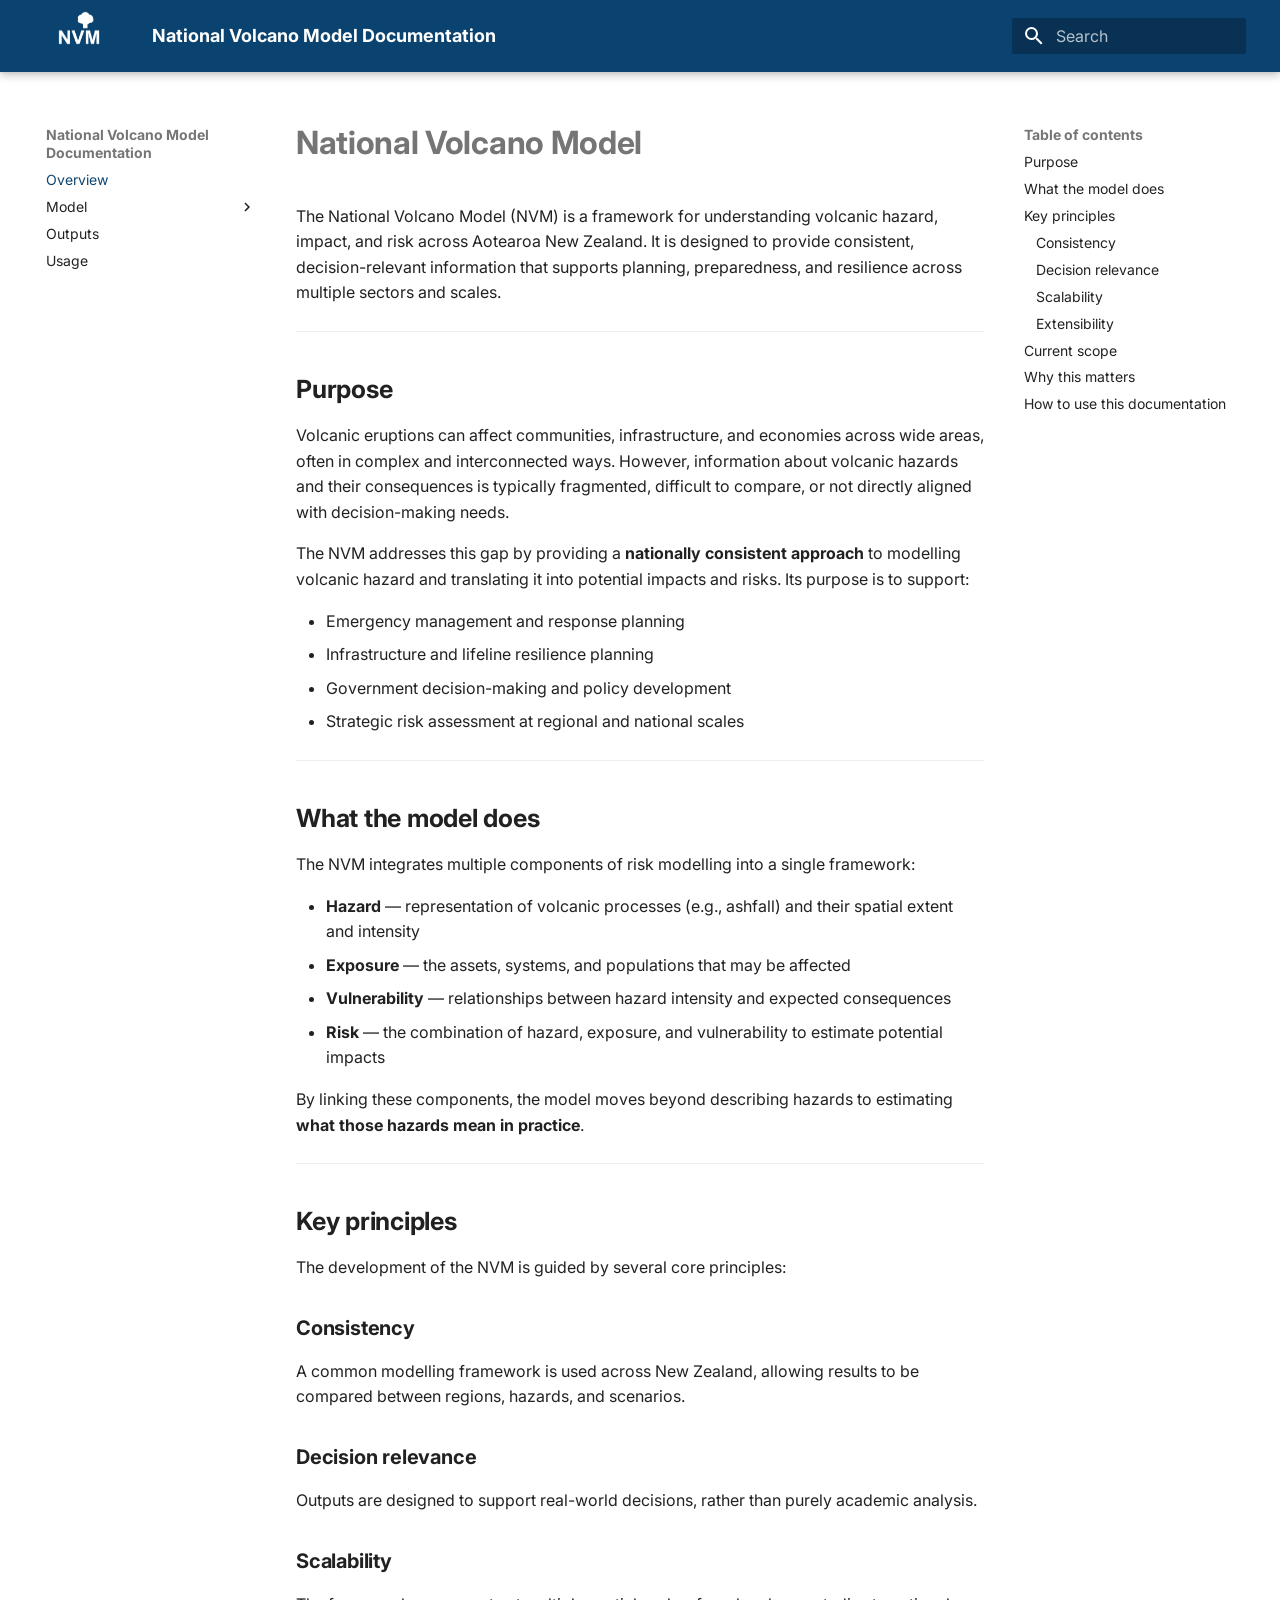
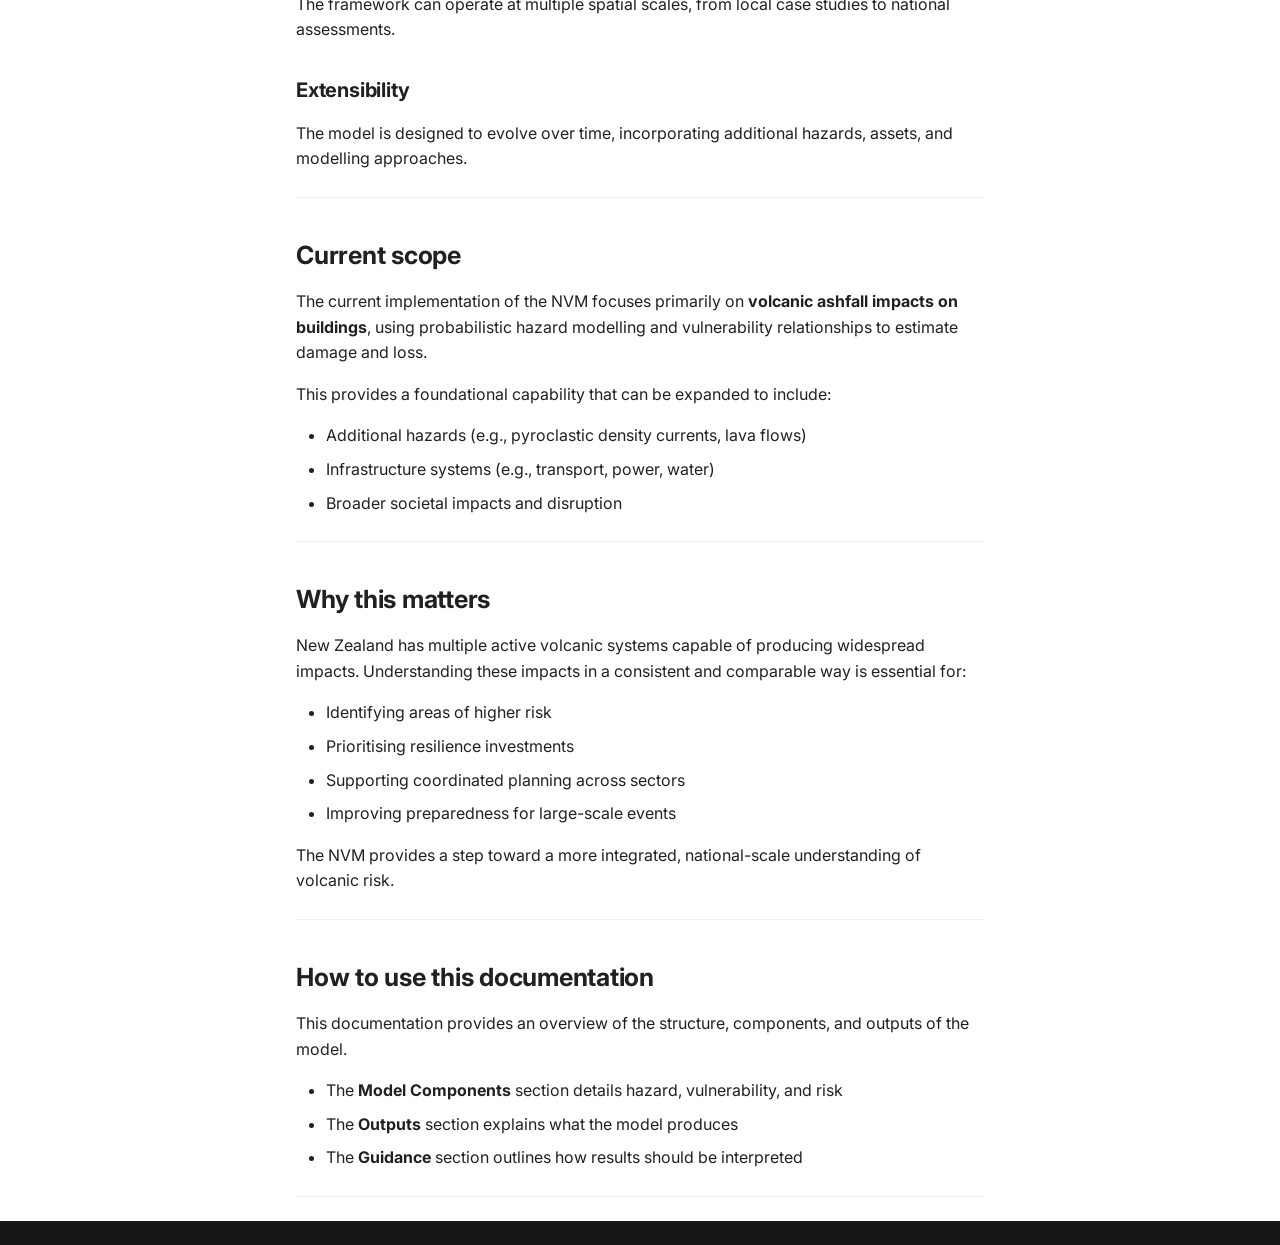
==== docs-site/site/index.html @ 6733df3a "Establishing the site" ====
<!doctype html>
<html lang="en" class="no-js">
  <head>
    
      <meta charset="utf-8">
      <meta name="viewport" content="width=device-width,initial-scale=1">
      
      
      
      
      
        <link rel="next" href="hazard/">
      
      
        
      
      
      <link rel="icon" href="assets/NVM_logo_only_white.png">
      <meta name="generator" content="mkdocs-1.6.1, mkdocs-material-9.7.6">
    
    
      
        <title>National Volcano Model Documentation</title>
      
    
    
      <link rel="stylesheet" href="assets/stylesheets/main.484c7ddc.min.css">
      
        
        <link rel="stylesheet" href="assets/stylesheets/palette.ab4e12ef.min.css">
      
      


    
    
      
    
    
      
        
        
        <link rel="preconnect" href="https://fonts.gstatic.com" crossorigin>
        <link rel="stylesheet" href="https://fonts.googleapis.com/css?family=Roboto:300,300i,400,400i,700,700i%7CRoboto+Mono:400,400i,700,700i&display=fallback">
        <style>:root{--md-text-font:"Roboto";--md-code-font:"Roboto Mono"}</style>
      
    
    
      <link rel="stylesheet" href="stylesheets/extra.css">
    
    <script>__md_scope=new URL(".",location),__md_hash=e=>[...e].reduce(((e,_)=>(e<<5)-e+_.charCodeAt(0)),0),__md_get=(e,_=localStorage,t=__md_scope)=>JSON.parse(_.getItem(t.pathname+"."+e)),__md_set=(e,_,t=localStorage,a=__md_scope)=>{try{t.setItem(a.pathname+"."+e,JSON.stringify(_))}catch(e){}}</script>
    
      

    
    
  </head>
  
  
    
    
      
    
    
    
    
    <body dir="ltr" data-md-color-scheme="default" data-md-color-primary="custom" data-md-color-accent="custom">
  
    
    <input class="md-toggle" data-md-toggle="drawer" type="checkbox" id="__drawer" autocomplete="off">
    <input class="md-toggle" data-md-toggle="search" type="checkbox" id="__search" autocomplete="off">
    <label class="md-overlay" for="__drawer"></label>
    <div data-md-component="skip">
      
        
        <a href="#national-volcano-model" class="md-skip">
          Skip to content
        </a>
      
    </div>
    <div data-md-component="announce">
      
    </div>
    
    
      

  

<header class="md-header md-header--shadow" data-md-component="header">
  <nav class="md-header__inner md-grid" aria-label="Header">
    <a href="." title="National Volcano Model Documentation" class="md-header__button md-logo" aria-label="National Volcano Model Documentation" data-md-component="logo">
      
  <img src="assets/NVM_logo_only_white.png" alt="logo">

    </a>
    <label class="md-header__button md-icon" for="__drawer">
      
      <svg xmlns="http://www.w3.org/2000/svg" viewBox="0 0 24 24"><path d="M3 6h18v2H3zm0 5h18v2H3zm0 5h18v2H3z"/></svg>
    </label>
    <div class="md-header__title" data-md-component="header-title">
      <div class="md-header__ellipsis">
        <div class="md-header__topic">
          <span class="md-ellipsis">
            National Volcano Model Documentation
          </span>
        </div>
        <div class="md-header__topic" data-md-component="header-topic">
          <span class="md-ellipsis">
            
              Overview
            
          </span>
        </div>
      </div>
    </div>
    
      
        <form class="md-header__option" data-md-component="palette">
  
    
    
    
    <input class="md-option" data-md-color-media="" data-md-color-scheme="default" data-md-color-primary="custom" data-md-color-accent="custom"  aria-hidden="true"  type="radio" name="__palette" id="__palette_0">
    
  
</form>
      
    
    
      <script>var palette=__md_get("__palette");if(palette&&palette.color){if("(prefers-color-scheme)"===palette.color.media){var media=matchMedia("(prefers-color-scheme: light)"),input=document.querySelector(media.matches?"[data-md-color-media='(prefers-color-scheme: light)']":"[data-md-color-media='(prefers-color-scheme: dark)']");palette.color.media=input.getAttribute("data-md-color-media"),palette.color.scheme=input.getAttribute("data-md-color-scheme"),palette.color.primary=input.getAttribute("data-md-color-primary"),palette.color.accent=input.getAttribute("data-md-color-accent")}for(var[key,value]of Object.entries(palette.color))document.body.setAttribute("data-md-color-"+key,value)}</script>
    
    
    
      
      
        <label class="md-header__button md-icon" for="__search">
          
          <svg xmlns="http://www.w3.org/2000/svg" viewBox="0 0 24 24"><path d="M9.5 3A6.5 6.5 0 0 1 16 9.5c0 1.61-.59 3.09-1.56 4.23l.27.27h.79l5 5-1.5 1.5-5-5v-.79l-.27-.27A6.52 6.52 0 0 1 9.5 16 6.5 6.5 0 0 1 3 9.5 6.5 6.5 0 0 1 9.5 3m0 2C7 5 5 7 5 9.5S7 14 9.5 14 14 12 14 9.5 12 5 9.5 5"/></svg>
        </label>
        <div class="md-search" data-md-component="search" role="dialog">
  <label class="md-search__overlay" for="__search"></label>
  <div class="md-search__inner" role="search">
    <form class="md-search__form" name="search">
      <input type="text" class="md-search__input" name="query" aria-label="Search" placeholder="Search" autocapitalize="off" autocorrect="off" autocomplete="off" spellcheck="false" data-md-component="search-query" required>
      <label class="md-search__icon md-icon" for="__search">
        
        <svg xmlns="http://www.w3.org/2000/svg" viewBox="0 0 24 24"><path d="M9.5 3A6.5 6.5 0 0 1 16 9.5c0 1.61-.59 3.09-1.56 4.23l.27.27h.79l5 5-1.5 1.5-5-5v-.79l-.27-.27A6.52 6.52 0 0 1 9.5 16 6.5 6.5 0 0 1 3 9.5 6.5 6.5 0 0 1 9.5 3m0 2C7 5 5 7 5 9.5S7 14 9.5 14 14 12 14 9.5 12 5 9.5 5"/></svg>
        
        <svg xmlns="http://www.w3.org/2000/svg" viewBox="0 0 24 24"><path d="M20 11v2H8l5.5 5.5-1.42 1.42L4.16 12l7.92-7.92L13.5 5.5 8 11z"/></svg>
      </label>
      <nav class="md-search__options" aria-label="Search">
        
        <button type="reset" class="md-search__icon md-icon" title="Clear" aria-label="Clear" tabindex="-1">
          
          <svg xmlns="http://www.w3.org/2000/svg" viewBox="0 0 24 24"><path d="M19 6.41 17.59 5 12 10.59 6.41 5 5 6.41 10.59 12 5 17.59 6.41 19 12 13.41 17.59 19 19 17.59 13.41 12z"/></svg>
        </button>
      </nav>
      
    </form>
    <div class="md-search__output">
      <div class="md-search__scrollwrap" tabindex="0" data-md-scrollfix>
        <div class="md-search-result" data-md-component="search-result">
          <div class="md-search-result__meta">
            Initializing search
          </div>
          <ol class="md-search-result__list" role="presentation"></ol>
        </div>
      </div>
    </div>
  </div>
</div>
      
    
    
  </nav>
  
</header>
    
    <div class="md-container" data-md-component="container">
      
      
        
          
        
      
      <main class="md-main" data-md-component="main">
        <div class="md-main__inner md-grid">
          
            
              
              <div class="md-sidebar md-sidebar--primary" data-md-component="sidebar" data-md-type="navigation" >
                <div class="md-sidebar__scrollwrap">
                  <div class="md-sidebar__inner">
                    



<nav class="md-nav md-nav--primary" aria-label="Navigation" data-md-level="0">
  <label class="md-nav__title" for="__drawer">
    <a href="." title="National Volcano Model Documentation" class="md-nav__button md-logo" aria-label="National Volcano Model Documentation" data-md-component="logo">
      
  <img src="assets/NVM_logo_only_white.png" alt="logo">

    </a>
    National Volcano Model Documentation
  </label>
  
  <ul class="md-nav__list" data-md-scrollfix>
    
      
      
  
  
    
  
  
  
    <li class="md-nav__item md-nav__item--active">
      
      <input class="md-nav__toggle md-toggle" type="checkbox" id="__toc">
      
      
        
      
      
        <label class="md-nav__link md-nav__link--active" for="__toc">
          
  
  
  <span class="md-ellipsis">
    
  
    Overview
  

    
  </span>
  
  

          <span class="md-nav__icon md-icon"></span>
        </label>
      
      <a href="." class="md-nav__link md-nav__link--active">
        
  
  
  <span class="md-ellipsis">
    
  
    Overview
  

    
  </span>
  
  

      </a>
      
        

<nav class="md-nav md-nav--secondary" aria-label="Table of contents">
  
  
  
    
  
  
    <label class="md-nav__title" for="__toc">
      <span class="md-nav__icon md-icon"></span>
      Table of contents
    </label>
    <ul class="md-nav__list" data-md-component="toc" data-md-scrollfix>
      
        <li class="md-nav__item">
  <a href="#purpose" class="md-nav__link">
    <span class="md-ellipsis">
      
        Purpose
      
    </span>
  </a>
  
</li>
      
        <li class="md-nav__item">
  <a href="#what-the-model-does" class="md-nav__link">
    <span class="md-ellipsis">
      
        What the model does
      
    </span>
  </a>
  
</li>
      
        <li class="md-nav__item">
  <a href="#key-principles" class="md-nav__link">
    <span class="md-ellipsis">
      
        Key principles
      
    </span>
  </a>
  
    <nav class="md-nav" aria-label="Key principles">
      <ul class="md-nav__list">
        
          <li class="md-nav__item">
  <a href="#consistency" class="md-nav__link">
    <span class="md-ellipsis">
      
        Consistency
      
    </span>
  </a>
  
</li>
        
          <li class="md-nav__item">
  <a href="#decision-relevance" class="md-nav__link">
    <span class="md-ellipsis">
      
        Decision relevance
      
    </span>
  </a>
  
</li>
        
          <li class="md-nav__item">
  <a href="#scalability" class="md-nav__link">
    <span class="md-ellipsis">
      
        Scalability
      
    </span>
  </a>
  
</li>
        
          <li class="md-nav__item">
  <a href="#extensibility" class="md-nav__link">
    <span class="md-ellipsis">
      
        Extensibility
      
    </span>
  </a>
  
</li>
        
      </ul>
    </nav>
  
</li>
      
        <li class="md-nav__item">
  <a href="#current-scope" class="md-nav__link">
    <span class="md-ellipsis">
      
        Current scope
      
    </span>
  </a>
  
</li>
      
        <li class="md-nav__item">
  <a href="#why-this-matters" class="md-nav__link">
    <span class="md-ellipsis">
      
        Why this matters
      
    </span>
  </a>
  
</li>
      
        <li class="md-nav__item">
  <a href="#how-to-use-this-documentation" class="md-nav__link">
    <span class="md-ellipsis">
      
        How to use this documentation
      
    </span>
  </a>
  
</li>
      
    </ul>
  
</nav>
      
    </li>
  

    
      
      
  
  
  
  
    
    
    
    
    
    <li class="md-nav__item md-nav__item--nested">
      
        
        
        <input class="md-nav__toggle md-toggle " type="checkbox" id="__nav_2" >
        
          
          <label class="md-nav__link" for="__nav_2" id="__nav_2_label" tabindex="0">
            
  
  
  <span class="md-ellipsis">
    
  
    Model
  

    
  </span>
  
  

            <span class="md-nav__icon md-icon"></span>
          </label>
        
        <nav class="md-nav" data-md-level="1" aria-labelledby="__nav_2_label" aria-expanded="false">
          <label class="md-nav__title" for="__nav_2">
            <span class="md-nav__icon md-icon"></span>
            
  
    Model
  

          </label>
          <ul class="md-nav__list" data-md-scrollfix>
            
              
                
  
  
  
  
    <li class="md-nav__item">
      <a href="hazard/" class="md-nav__link">
        
  
  
  <span class="md-ellipsis">
    
  
    Hazard
  

    
  </span>
  
  

      </a>
    </li>
  

              
            
              
                
  
  
  
  
    <li class="md-nav__item">
      <a href="vulnerability/" class="md-nav__link">
        
  
  
  <span class="md-ellipsis">
    
  
    Vulnerability
  

    
  </span>
  
  

      </a>
    </li>
  

              
            
              
                
  
  
  
  
    <li class="md-nav__item">
      <a href="risk/" class="md-nav__link">
        
  
  
  <span class="md-ellipsis">
    
  
    Risk
  

    
  </span>
  
  

      </a>
    </li>
  

              
            
          </ul>
        </nav>
      
    </li>
  

    
      
      
  
  
  
  
    <li class="md-nav__item">
      <a href="outputs/" class="md-nav__link">
        
  
  
  <span class="md-ellipsis">
    
  
    Outputs
  

    
  </span>
  
  

      </a>
    </li>
  

    
      
      
  
  
  
  
    <li class="md-nav__item">
      <a href="usage/" class="md-nav__link">
        
  
  
  <span class="md-ellipsis">
    
  
    Usage
  

    
  </span>
  
  

      </a>
    </li>
  

    
  </ul>
</nav>
                  </div>
                </div>
              </div>
            
            
              
              <div class="md-sidebar md-sidebar--secondary" data-md-component="sidebar" data-md-type="toc" >
                <div class="md-sidebar__scrollwrap">
                  <div class="md-sidebar__inner">
                    

<nav class="md-nav md-nav--secondary" aria-label="Table of contents">
  
  
  
    
  
  
    <label class="md-nav__title" for="__toc">
      <span class="md-nav__icon md-icon"></span>
      Table of contents
    </label>
    <ul class="md-nav__list" data-md-component="toc" data-md-scrollfix>
      
        <li class="md-nav__item">
  <a href="#purpose" class="md-nav__link">
    <span class="md-ellipsis">
      
        Purpose
      
    </span>
  </a>
  
</li>
      
        <li class="md-nav__item">
  <a href="#what-the-model-does" class="md-nav__link">
    <span class="md-ellipsis">
      
        What the model does
      
    </span>
  </a>
  
</li>
      
        <li class="md-nav__item">
  <a href="#key-principles" class="md-nav__link">
    <span class="md-ellipsis">
      
        Key principles
      
    </span>
  </a>
  
    <nav class="md-nav" aria-label="Key principles">
      <ul class="md-nav__list">
        
          <li class="md-nav__item">
  <a href="#consistency" class="md-nav__link">
    <span class="md-ellipsis">
      
        Consistency
      
    </span>
  </a>
  
</li>
        
          <li class="md-nav__item">
  <a href="#decision-relevance" class="md-nav__link">
    <span class="md-ellipsis">
      
        Decision relevance
      
    </span>
  </a>
  
</li>
        
          <li class="md-nav__item">
  <a href="#scalability" class="md-nav__link">
    <span class="md-ellipsis">
      
        Scalability
      
    </span>
  </a>
  
</li>
        
          <li class="md-nav__item">
  <a href="#extensibility" class="md-nav__link">
    <span class="md-ellipsis">
      
        Extensibility
      
    </span>
  </a>
  
</li>
        
      </ul>
    </nav>
  
</li>
      
        <li class="md-nav__item">
  <a href="#current-scope" class="md-nav__link">
    <span class="md-ellipsis">
      
        Current scope
      
    </span>
  </a>
  
</li>
      
        <li class="md-nav__item">
  <a href="#why-this-matters" class="md-nav__link">
    <span class="md-ellipsis">
      
        Why this matters
      
    </span>
  </a>
  
</li>
      
        <li class="md-nav__item">
  <a href="#how-to-use-this-documentation" class="md-nav__link">
    <span class="md-ellipsis">
      
        How to use this documentation
      
    </span>
  </a>
  
</li>
      
    </ul>
  
</nav>
                  </div>
                </div>
              </div>
            
          
          
            <div class="md-content" data-md-component="content">
              
              <article class="md-content__inner md-typeset">
                
                  



<h1 id="national-volcano-model">National Volcano Model</h1>
<p>The National Volcano Model (NVM) is a framework for understanding volcanic hazard, impact, and risk across Aotearoa New Zealand. It is designed to provide consistent, decision-relevant information that supports planning, preparedness, and resilience across multiple sectors and scales.</p>
<hr />
<h2 id="purpose">Purpose</h2>
<p>Volcanic eruptions can affect communities, infrastructure, and economies across wide areas, often in complex and interconnected ways. However, information about volcanic hazards and their consequences is typically fragmented, difficult to compare, or not directly aligned with decision-making needs.</p>
<p>The NVM addresses this gap by providing a <strong>nationally consistent approach</strong> to modelling volcanic hazard and translating it into potential impacts and risks. Its purpose is to support:</p>
<ul>
<li>Emergency management and response planning  </li>
<li>Infrastructure and lifeline resilience planning  </li>
<li>Government decision-making and policy development  </li>
<li>Strategic risk assessment at regional and national scales  </li>
</ul>
<hr />
<h2 id="what-the-model-does">What the model does</h2>
<p>The NVM integrates multiple components of risk modelling into a single framework:</p>
<ul>
<li><strong>Hazard</strong> — representation of volcanic processes (e.g., ashfall) and their spatial extent and intensity  </li>
<li><strong>Exposure</strong> — the assets, systems, and populations that may be affected</li>
<li><strong>Vulnerability</strong> — relationships between hazard intensity and expected consequences  </li>
<li><strong>Risk</strong> — the combination of hazard, exposure, and vulnerability to estimate potential impacts  </li>
</ul>
<p>By linking these components, the model moves beyond describing hazards to estimating <strong>what those hazards mean in practice</strong>.</p>
<hr />
<h2 id="key-principles">Key principles</h2>
<p>The development of the NVM is guided by several core principles:</p>
<h3 id="consistency">Consistency</h3>
<p>A common modelling framework is used across New Zealand, allowing results to be compared between regions, hazards, and scenarios.</p>
<h3 id="decision-relevance">Decision relevance</h3>
<p>Outputs are designed to support real-world decisions, rather than purely academic analysis.</p>
<h3 id="scalability">Scalability</h3>
<p>The framework can operate at multiple spatial scales, from local case studies to national assessments.</p>
<h3 id="extensibility">Extensibility</h3>
<p>The model is designed to evolve over time, incorporating additional hazards, assets, and modelling approaches.</p>
<hr />
<h2 id="current-scope">Current scope</h2>
<p>The current implementation of the NVM focuses primarily on <strong>volcanic ashfall impacts on buildings</strong>, using probabilistic hazard modelling and vulnerability relationships to estimate damage and loss.</p>
<p>This provides a foundational capability that can be expanded to include:</p>
<ul>
<li>Additional hazards (e.g., pyroclastic density currents, lava flows)  </li>
<li>Infrastructure systems (e.g., transport, power, water)  </li>
<li>Broader societal impacts and disruption  </li>
</ul>
<hr />
<h2 id="why-this-matters">Why this matters</h2>
<p>New Zealand has multiple active volcanic systems capable of producing widespread impacts. Understanding these impacts in a consistent and comparable way is essential for:</p>
<ul>
<li>Identifying areas of higher risk  </li>
<li>Prioritising resilience investments  </li>
<li>Supporting coordinated planning across sectors  </li>
<li>Improving preparedness for large-scale events  </li>
</ul>
<p>The NVM provides a step toward a more integrated, national-scale understanding of volcanic risk.</p>
<hr />
<h2 id="how-to-use-this-documentation">How to use this documentation</h2>
<p>This documentation provides an overview of the structure, components, and outputs of the model.</p>
<ul>
<li>The <strong>Model Components</strong> section details hazard, vulnerability, and risk  </li>
<li>The <strong>Outputs</strong> section explains what the model produces  </li>
<li>The <strong>Guidance</strong> section outlines how results should be interpreted  </li>
</ul>
<hr />












                
              </article>
            </div>
          
          
<script>var target=document.getElementById(location.hash.slice(1));target&&target.name&&(target.checked=target.name.startsWith("__tabbed_"))</script>
        </div>
        
      </main>
      
        <footer class="md-footer">
  
  <div class="md-footer-meta md-typeset">
    <div class="md-footer-meta__inner md-grid">
      <div class="md-copyright">
  
  
</div>
      
    </div>
  </div>
</footer>
      
    </div>
    <div class="md-dialog" data-md-component="dialog">
      <div class="md-dialog__inner md-typeset"></div>
    </div>
    
    
    
      
      
      <script id="__config" type="application/json">{"annotate": null, "base": ".", "features": [], "search": "assets/javascripts/workers/search.2c215733.min.js", "tags": null, "translations": {"clipboard.copied": "Copied to clipboard", "clipboard.copy": "Copy to clipboard", "search.result.more.one": "1 more on this page", "search.result.more.other": "# more on this page", "search.result.none": "No matching documents", "search.result.one": "1 matching document", "search.result.other": "# matching documents", "search.result.placeholder": "Type to start searching", "search.result.term.missing": "Missing", "select.version": "Select version"}, "version": null}</script>
    
    
      <script src="assets/javascripts/bundle.79ae519e.min.js"></script>
      
        <script src="javascripts/extra.js"></script>
      
    
  </body>
</html>
---- docs-site/site/assets/stylesheets/main.484c7ddc.min.css ----
@charset "UTF-8";html{-webkit-text-size-adjust:none;-moz-text-size-adjust:none;text-size-adjust:none;box-sizing:border-box}*,:after,:before{box-sizing:inherit}@media (prefers-reduced-motion){*,:after,:before{transition:none!important}}body{margin:0}a,button,input,label{-webkit-tap-highlight-color:transparent}a{color:inherit;text-decoration:none}hr{border:0;box-sizing:initial;display:block;height:.05rem;overflow:visible;padding:0}small{font-size:80%}sub,sup{line-height:1em}img{border-style:none}table{border-collapse:initial;border-spacing:0}td,th{font-weight:400;vertical-align:top}button{background:#0000;border:0;font-family:inherit;font-size:inherit;margin:0;padding:0}input{border:0;outline:none}:root{--md-primary-fg-color:#4051b5;--md-primary-fg-color--light:#5d6cc0;--md-primary-fg-color--dark:#303fa1;--md-primary-bg-color:#fff;--md-primary-bg-color--light:#ffffffb3;--md-accent-fg-color:#526cfe;--md-accent-fg-color--transparent:#526cfe1a;--md-accent-bg-color:#fff;--md-accent-bg-color--light:#ffffffb3}[data-md-color-scheme=default]{color-scheme:light}[data-md-color-scheme=default] img[src$="#gh-dark-mode-only"],[data-md-color-scheme=default] img[src$="#only-dark"]{display:none}:root,[data-md-color-scheme=default]{--md-hue:225deg;--md-default-fg-color:#000000de;--md-default-fg-color--light:#0000008a;--md-default-fg-color--lighter:#00000052;--md-default-fg-color--lightest:#00000012;--md-default-bg-color:#fff;--md-default-bg-color--light:#ffffffb3;--md-default-bg-color--lighter:#ffffff4d;--md-default-bg-color--lightest:#ffffff1f;--md-code-fg-color:#36464e;--md-code-bg-color:#f5f5f5;--md-code-bg-color--light:#f5f5f5b3;--md-code-bg-color--lighter:#f5f5f54d;--md-code-hl-color:#4287ff;--md-code-hl-color--light:#4287ff1a;--md-code-hl-number-color:#d52a2a;--md-code-hl-special-color:#db1457;--md-code-hl-function-color:#a846b9;--md-code-hl-constant-color:#6e59d9;--md-code-hl-keyword-color:#3f6ec6;--md-code-hl-string-color:#1c7d4d;--md-code-hl-name-color:var(--md-code-fg-color);--md-code-hl-operator-color:var(--md-default-fg-color--light);--md-code-hl-punctuation-color:var(--md-default-fg-color--light);--md-code-hl-comment-color:var(--md-default-fg-color--light);--md-code-hl-generic-color:var(--md-default-fg-color--light);--md-code-hl-variable-color:var(--md-default-fg-color--light);--md-typeset-color:var(--md-default-fg-color);--md-typeset-a-color:var(--md-primary-fg-color);--md-typeset-del-color:#f5503d26;--md-typeset-ins-color:#0bd57026;--md-typeset-kbd-color:#fafafa;--md-typeset-kbd-accent-color:#fff;--md-typeset-kbd-border-color:#b8b8b8;--md-typeset-mark-color:#ffff0080;--md-typeset-table-color:#0000001f;--md-typeset-table-color--light:rgba(0,0,0,.035);--md-admonition-fg-color:var(--md-default-fg-color);--md-admonition-bg-color:var(--md-default-bg-color);--md-warning-fg-color:#000000de;--md-warning-bg-color:#ff9;--md-footer-fg-color:#fff;--md-footer-fg-color--light:#ffffffb3;--md-footer-fg-color--lighter:#ffffff73;--md-footer-bg-color:#000000de;--md-footer-bg-color--dark:#00000052;--md-shadow-z1:0 0.2rem 0.5rem #0000000d,0 0 0.05rem #0000001a;--md-shadow-z2:0 0.2rem 0.5rem #0000001a,0 0 0.05rem #00000040;--md-shadow-z3:0 0.2rem 0.5rem #0003,0 0 0.05rem #00000059}.md-icon svg{fill:currentcolor;display:block;height:1.2rem;width:1.2rem}body{-webkit-font-smoothing:antialiased;-moz-osx-font-smoothing:grayscale;--md-text-font-family:var(--md-text-font,_),-apple-system,BlinkMacSystemFont,Helvetica,Arial,sans-serif;--md-code-font-family:var(--md-code-font,_),SFMono-Regular,Consolas,Menlo,monospace}aside,body,input{font-feature-settings:"kern","liga";color:var(--md-typeset-color);font-family:var(--md-text-font-family)}code,kbd,pre{font-feature-settings:"kern";font-family:var(--md-code-font-family)}:root{--md-typeset-table-sort-icon:url('data:image/svg+xml;charset=utf-8,<svg xmlns="http://www.w3.org/2000/svg" viewBox="0 0 24 24"><path d="m18 21-4-4h3V7h-3l4-4 4 4h-3v10h3M2 19v-2h10v2M2 13v-2h7v2M2 7V5h4v2z"/></svg>');--md-typeset-table-sort-icon--asc:url('data:image/svg+xml;charset=utf-8,<svg xmlns="http://www.w3.org/2000/svg" viewBox="0 0 24 24"><path d="M19 17h3l-4 4-4-4h3V3h2M2 17h10v2H2M6 5v2H2V5m0 6h7v2H2z"/></svg>');--md-typeset-table-sort-icon--desc:url('data:image/svg+xml;charset=utf-8,<svg xmlns="http://www.w3.org/2000/svg" viewBox="0 0 24 24"><path d="M19 7h3l-4-4-4 4h3v14h2M2 17h10v2H2M6 5v2H2V5m0 6h7v2H2z"/></svg>')}.md-typeset{-webkit-print-color-adjust:exact;color-adjust:exact;font-size:.8rem;line-height:1.6;overflow-wrap:break-word}@media print{.md-typeset{font-size:.68rem}}.md-typeset blockquote,.md-typeset dl,.md-typeset figure,.md-typeset ol,.md-typeset pre,.md-typeset ul{margin-bottom:1em;margin-top:1em}.md-typeset h1{color:var(--md-default-fg-color--light);font-size:2em;line-height:1.3;margin:0 0 1.25em}.md-typeset h1,.md-typeset h2{font-weight:300;letter-spacing:-.01em}.md-typeset h2{font-size:1.5625em;line-height:1.4;margin:1.6em 0 .64em}.md-typeset h3{font-size:1.25em;font-weight:400;letter-spacing:-.01em;line-height:1.5;margin:1.6em 0 .8em}.md-typeset h2+h3{margin-top:.8em}.md-typeset h4{font-weight:700;letter-spacing:-.01em;margin:1em 0}.md-typeset h5,.md-typeset h6{color:var(--md-default-fg-color--light);font-size:.8em;font-weight:700;letter-spacing:-.01em;margin:1.25em 0}.md-typeset h5{text-transform:uppercase}.md-typeset h5 code{text-transform:none}.md-typeset hr{border-bottom:.05rem solid var(--md-default-fg-color--lightest);display:flow-root;margin:1.5em 0}.md-typeset a{color:var(--md-typeset-a-color);word-break:break-word}.md-typeset a,.md-typeset a:before{transition:color 125ms}.md-typeset a:focus,.md-typeset a:hover{color:var(--md-accent-fg-color)}.md-typeset a:focus code,.md-typeset a:hover code{background-color:var(--md-accent-fg-color--transparent);color:var(--md-accent-fg-color)}.md-typeset a code{color:var(--md-typeset-a-color)}.md-typeset a.focus-visible{outline-color:var(--md-accent-fg-color);outline-offset:.2rem}.md-typeset code,.md-typeset kbd,.md-typeset pre{color:var(--md-code-fg-color);direction:ltr;font-variant-ligatures:none;transition:background-color 125ms}@media print{.md-typeset code,.md-typeset kbd,.md-typeset pre{white-space:pre-wrap}}.md-typeset code{background-color:var(--md-code-bg-color);border-radius:.1rem;-webkit-box-decoration-break:clone;box-decoration-break:clone;font-size:.85em;padding:0 .2941176471em;transition:color 125ms,background-color 125ms;word-break:break-word}.md-typeset code:not(.focus-visible){-webkit-tap-highlight-color:transparent;outline:none}.md-typeset pre{display:flow-root;line-height:1.4;position:relative}.md-typeset pre>code{-webkit-box-decoration-break:slice;box-decoration-break:slice;box-shadow:none;display:block;margin:0;outline-color:var(--md-accent-fg-color);overflow:auto;padding:.7720588235em 1.1764705882em;scrollbar-color:var(--md-default-fg-color--lighter) #0000;scrollbar-width:thin;touch-action:auto;word-break:normal}.md-typeset pre>code:hover{scrollbar-color:var(--md-accent-fg-color) #0000}.md-typeset pre>code::-webkit-scrollbar{height:.2rem;width:.2rem}.md-typeset pre>code::-webkit-scrollbar-thumb{background-color:var(--md-default-fg-color--lighter)}.md-typeset pre>code::-webkit-scrollbar-thumb:hover{background-color:var(--md-accent-fg-color)}.md-typeset kbd{background-color:var(--md-typeset-kbd-color);border-radius:.1rem;box-shadow:0 .1rem 0 .05rem var(--md-typeset-kbd-border-color),0 .1rem 0 var(--md-typeset-kbd-border-color),0 -.1rem .2rem var(--md-typeset-kbd-accent-color) inset;color:var(--md-default-fg-color);display:inline-block;font-size:.75em;padding:0 .6666666667em;vertical-align:text-top;word-break:break-word}.md-typeset mark{background-color:var(--md-typeset-mark-color);-webkit-box-decoration-break:clone;box-decoration-break:clone;color:inherit;word-break:break-word}.md-typeset abbr{cursor:help;text-decoration:none}.md-typeset [data-preview],.md-typeset abbr{border-bottom:.05rem dotted var(--md-default-fg-color--light)}.md-typeset small{opacity:.75}[dir=ltr] .md-typeset sub,[dir=ltr] .md-typeset sup{margin-left:.078125em}[dir=rtl] .md-typeset sub,[dir=rtl] .md-typeset sup{margin-right:.078125em}[dir=ltr] .md-typeset blockquote{padding-left:.6rem}[dir=rtl] .md-typeset blockquote{padding-right:.6rem}[dir=ltr] .md-typeset blockquote{border-left:.2rem solid var(--md-default-fg-color--lighter)}[dir=rtl] .md-typeset blockquote{border-right:.2rem solid var(--md-default-fg-color--lighter)}.md-typeset blockquote{color:var(--md-default-fg-color--light);margin-left:0;margin-right:0}.md-typeset ul{list-style-type:disc}.md-typeset ul[type]{list-style-type:revert-layer}[dir=ltr] .md-typeset ol,[dir=ltr] .md-typeset ul{margin-left:.625em}[dir=rtl] .md-typeset ol,[dir=rtl] .md-typeset ul{margin-right:.625em}.md-typeset ol,.md-typeset ul{padding:0}.md-typeset ol:not([hidden]),.md-typeset ul:not([hidden]){display:flow-root}.md-typeset ol ol,.md-typeset ul ol{list-style-type:lower-alpha}.md-typeset ol ol ol,.md-typeset ul ol ol{list-style-type:lower-roman}.md-typeset ol ol ol ol,.md-typeset ul ol ol ol{list-style-type:upper-alpha}.md-typeset ol ol ol ol ol,.md-typeset ul ol ol ol ol{list-style-type:upper-roman}.md-typeset ol[type],.md-typeset ul[type]{list-style-type:revert-layer}[dir=ltr] .md-typeset ol li,[dir=ltr] .md-typeset ul li{margin-left:1.25em}[dir=rtl] .md-typeset ol li,[dir=rtl] .md-typeset ul li{margin-right:1.25em}.md-typeset ol li,.md-typeset ul li{margin-bottom:.5em}.md-typeset ol li blockquote,.md-typeset ol li p,.md-typeset ul li blockquote,.md-typeset ul li p{margin:.5em 0}.md-typeset ol li:last-child,.md-typeset ul li:last-child{margin-bottom:0}[dir=ltr] .md-typeset ol li ol,[dir=ltr] .md-typeset ol li ul,[dir=ltr] .md-typeset ul li ol,[dir=ltr] .md-typeset ul li ul{margin-left:.625em}[dir=rtl] .md-typeset ol li ol,[dir=rtl] .md-typeset ol li ul,[dir=rtl] .md-typeset ul li ol,[dir=rtl] .md-typeset ul li ul{margin-right:.625em}.md-typeset ol li ol,.md-typeset ol li ul,.md-typeset ul li ol,.md-typeset ul li ul{margin-bottom:.5em;margin-top:.5em}[dir=ltr] .md-typeset dd{margin-left:1.875em}[dir=rtl] .md-typeset dd{margin-right:1.875em}.md-typeset dd{margin-bottom:1.5em;margin-top:1em}.md-typeset img,.md-typeset svg,.md-typeset video{height:auto;max-width:100%}.md-typeset img[align=left]{margin:1em 1em 1em 0}.md-typeset img[align=right]{margin:1em 0 1em 1em}.md-typeset img[align]:only-child{margin-top:0}.md-typeset figure{display:flow-root;margin:1em auto;max-width:100%;text-align:center;width:fit-content}.md-typeset figure img{display:block;margin:0 auto}.md-typeset figcaption{font-style:italic;margin:1em auto;max-width:24rem}.md-typeset iframe{max-width:100%}.md-typeset table:not([class]){background-color:var(--md-default-bg-color);border:.05rem solid var(--md-typeset-table-color);border-radius:.1rem;display:inline-block;font-size:.64rem;max-width:100%;overflow:auto;touch-action:auto}@media print{.md-typeset table:not([class]){display:table}}.md-typeset table:not([class])+*{margin-top:1.5em}.md-typeset table:not([class]) td>:first-child,.md-typeset table:not([class]) th>:first-child{margin-top:0}.md-typeset table:not([class]) td>:last-child,.md-typeset table:not([class]) th>:last-child{margin-bottom:0}.md-typeset table:not([class]) td:not([align]),.md-typeset table:not([class]) th:not([align]){text-align:left}[dir=rtl] .md-typeset table:not([class]) td:not([align]),[dir=rtl] .md-typeset table:not([class]) th:not([align]){text-align:right}.md-typeset table:not([class]) th{font-weight:700;min-width:5rem;padding:.9375em 1.25em;vertical-align:top}.md-typeset table:not([class]) td{border-top:.05rem solid var(--md-typeset-table-color);padding:.9375em 1.25em;vertical-align:top}.md-typeset table:not([class]) tbody tr{transition:background-color 125ms}.md-typeset table:not([class]) tbody tr:hover{background-color:var(--md-typeset-table-color--light);box-shadow:0 .05rem 0 var(--md-default-bg-color) inset}.md-typeset table:not([class]) a{word-break:normal}.md-typeset table th[role=columnheader]{cursor:pointer}[dir=ltr] .md-typeset table th[role=columnheader]:after{margin-left:.5em}[dir=rtl] .md-typeset table th[role=columnheader]:after{margin-right:.5em}.md-typeset table th[role=columnheader]:after{content:"";display:inline-block;height:1.2em;-webkit-mask-image:var(--md-typeset-table-sort-icon);mask-image:var(--md-typeset-table-sort-icon);-webkit-mask-repeat:no-repeat;mask-repeat:no-repeat;-webkit-mask-size:contain;mask-size:contain;transition:background-color 125ms;vertical-align:text-bottom;width:1.2em}.md-typeset table th[role=columnheader]:hover:after{background-color:var(--md-default-fg-color--lighter)}.md-typeset table th[role=columnheader][aria-sort=ascending]:after{background-color:var(--md-default-fg-color--light);-webkit-mask-image:var(--md-typeset-table-sort-icon--asc);mask-image:var(--md-typeset-table-sort-icon--asc)}.md-typeset table th[role=columnheader][aria-sort=descending]:after{background-color:var(--md-default-fg-color--light);-webkit-mask-image:var(--md-typeset-table-sort-icon--desc);mask-image:var(--md-typeset-table-sort-icon--desc)}.md-typeset__scrollwrap{margin:1em -.8rem;overflow-x:auto;touch-action:auto}.md-typeset__table{display:inline-block;margin-bottom:.5em;padding:0 .8rem}@media print{.md-typeset__table{display:block}}html .md-typeset__table table{display:table;margin:0;overflow:hidden;width:100%}@media screen and (max-width:44.984375em){.md-content__inner>pre{margin:1em -.8rem}.md-content__inner>pre code{border-radius:0}}.md-typeset .md-author{border-radius:100%;display:block;flex-shrink:0;height:1.6rem;overflow:hidden;position:relative;transition:color 125ms,transform 125ms;width:1.6rem}.md-typeset .md-author img{display:block}.md-typeset .md-author--more{background:var(--md-default-fg-color--lightest);color:var(--md-default-fg-color--lighter);font-size:.6rem;font-weight:700;line-height:1.6rem;text-align:center}.md-typeset .md-author--long{height:2.4rem;width:2.4rem}.md-typeset a.md-author{transform:scale(1)}.md-typeset a.md-author img{border-radius:100%;filter:grayscale(100%) opacity(75%);transition:filter 125ms}.md-typeset a.md-author:focus,.md-typeset a.md-author:hover{transform:scale(1.1);z-index:1}.md-typeset a.md-author:focus img,.md-typeset a.md-author:hover img{filter:grayscale(0)}.md-banner{background-color:var(--md-footer-bg-color);color:var(--md-footer-fg-color);overflow:auto}@media print{.md-banner{display:none}}.md-banner--warning{background-color:var(--md-warning-bg-color);color:var(--md-warning-fg-color)}.md-banner__inner{font-size:.7rem;margin:.6rem auto;padding:0 .8rem}[dir=ltr] .md-banner__button{float:right}[dir=rtl] .md-banner__button{float:left}.md-banner__button{color:inherit;cursor:pointer;transition:opacity .25s}.no-js .md-banner__button{display:none}.md-banner__button:hover{opacity:.7}html{font-size:125%;height:100%;overflow-x:hidden}@media screen and (min-width:100em){html{font-size:137.5%}}@media screen and (min-width:125em){html{font-size:150%}}body{background-color:var(--md-default-bg-color);display:flex;flex-direction:column;font-size:.5rem;min-height:100%;position:relative;width:100%}@media print{body{display:block}}@media screen and (max-width:59.984375em){body[data-md-scrolllock]{position:fixed}}.md-grid{margin-left:auto;margin-right:auto;max-width:61rem}.md-container{display:flex;flex-direction:column;flex-grow:1}@media print{.md-container{display:block}}.md-main{flex-grow:1}.md-main__inner{display:flex;height:100%;margin-top:1.5rem}.md-ellipsis{overflow:hidden;text-overflow:ellipsis}.md-toggle{display:none}.md-option{height:0;opacity:0;position:absolute;width:0}.md-option:checked+label:not([hidden]){display:block}.md-option.focus-visible+label{outline-color:var(--md-accent-fg-color);outline-style:auto}.md-skip{background-color:var(--md-default-fg-color);border-radius:.1rem;color:var(--md-default-bg-color);font-size:.64rem;margin:.5rem;opacity:0;outline-color:var(--md-accent-fg-color);padding:.3rem .5rem;position:fixed;transform:translateY(.4rem);z-index:-1}.md-skip:focus{opacity:1;transform:translateY(0);transition:transform .25s cubic-bezier(.4,0,.2,1),opacity 175ms 75ms;z-index:10}@page{margin:25mm}:root{--md-clipboard-icon:url('data:image/svg+xml;charset=utf-8,<svg xmlns="http://www.w3.org/2000/svg" viewBox="0 0 24 24"><path d="M19 21H8V7h11m0-2H8a2 2 0 0 0-2 2v14a2 2 0 0 0 2 2h11a2 2 0 0 0 2-2V7a2 2 0 0 0-2-2m-3-4H4a2 2 0 0 0-2 2v14h2V3h12z"/></svg>')}.md-clipboard{border-radius:.1rem;color:var(--md-default-fg-color--lightest);cursor:pointer;height:1.5em;outline-color:var(--md-accent-fg-color);outline-offset:.1rem;transition:color .25s;width:1.5em;z-index:1}@media print{.md-clipboard{display:none}}.md-clipboard:not(.focus-visible){-webkit-tap-highlight-color:transparent;outline:none}:hover>.md-clipboard{color:var(--md-default-fg-color--light)}.md-clipboard:focus,.md-clipboard:hover{color:var(--md-accent-fg-color)}.md-clipboard:after{background-color:currentcolor;content:"";display:block;height:1.125em;margin:0 auto;-webkit-mask-image:var(--md-clipboard-icon);mask-image:var(--md-clipboard-icon);-webkit-mask-position:center;mask-position:center;-webkit-mask-repeat:no-repeat;mask-repeat:no-repeat;-webkit-mask-size:contain;mask-size:contain;width:1.125em}.md-clipboard--inline{cursor:pointer}.md-clipboard--inline code{transition:color .25s,background-color .25s}.md-clipboard--inline:focus code,.md-clipboard--inline:hover code{background-color:var(--md-accent-fg-color--transparent);color:var(--md-accent-fg-color)}:root{--md-code-select-icon:url('data:image/svg+xml;charset=utf-8,<svg xmlns="http://www.w3.org/2000/svg" viewBox="0 0 24 24"><path d="M19 19h-4v2h4c1.1 0 2-.9 2-2v-4h-2m0-12h-4v2h4v4h2V5c0-1.1-.9-2-2-2M5 5h4V3H5c-1.1 0-2 .9-2 2v4h2m0 6H3v4c0 1.1.9 2 2 2h4v-2H5zm2-4h2v2H7zm4 0h2v2h-2zm4 0h2v2h-2zM7 7h2v2H7zm4 0h2v2h-2zm4 0h2v2h-2zm-8 8h2v2H7zm4 0h2v2h-2zm4 0h2v2h-2z"/></svg>');--md-code-copy-icon:url('data:image/svg+xml;charset=utf-8,<svg xmlns="http://www.w3.org/2000/svg" viewBox="0 0 24 24"><path d="M19 21H8V7h11m0-2H8a2 2 0 0 0-2 2v14a2 2 0 0 0 2 2h11a2 2 0 0 0 2-2V7a2 2 0 0 0-2-2m-3-4H4a2 2 0 0 0-2 2v14h2V3h12z"/></svg>')}.md-typeset .md-code__content{display:grid}.md-code__nav{background-color:var(--md-code-bg-color--lighter);border-radius:.1rem;display:flex;gap:.2rem;padding:.2rem;position:absolute;right:.25em;top:.25em;transition:background-color .25s;z-index:1}:hover>.md-code__nav{background-color:var(--md-code-bg-color--light)}.md-code__button{color:var(--md-default-fg-color--lightest);cursor:pointer;display:block;height:1.5em;outline-color:var(--md-accent-fg-color);outline-offset:.1rem;transition:color .25s;width:1.5em}:hover>*>.md-code__button{color:var(--md-default-fg-color--light)}.md-code__button.focus-visible,.md-code__button:hover{color:var(--md-accent-fg-color)}.md-code__button--active{color:var(--md-default-fg-color)!important}.md-code__button:after{background-color:currentcolor;content:"";display:block;height:1.125em;margin:0 auto;-webkit-mask-position:center;mask-position:center;-webkit-mask-repeat:no-repeat;mask-repeat:no-repeat;-webkit-mask-size:contain;mask-size:contain;width:1.125em}.md-code__button[data-md-type=select]:after{-webkit-mask-image:var(--md-code-select-icon);mask-image:var(--md-code-select-icon)}.md-code__button[data-md-type=copy]:after{-webkit-mask-image:var(--md-code-copy-icon);mask-image:var(--md-code-copy-icon)}@keyframes consent{0%{opacity:0;transform:translateY(100%)}to{opacity:1;transform:translateY(0)}}@keyframes overlay{0%{opacity:0}to{opacity:1}}.md-consent__overlay{animation:overlay .25s both;-webkit-backdrop-filter:blur(.1rem);backdrop-filter:blur(.1rem);background-color:#0000008a;height:100%;opacity:1;position:fixed;top:0;width:100%;z-index:5}.md-consent__inner{animation:consent .5s cubic-bezier(.1,.7,.1,1) both;background-color:var(--md-default-bg-color);border:0;border-radius:.1rem;bottom:0;box-shadow:0 0 .2rem #0000001a,0 .2rem .4rem #0003;max-height:100%;overflow:auto;padding:0;position:fixed;width:100%;z-index:5}.md-consent__form{padding:.8rem}.md-consent__settings{display:none;margin:1em 0}input:checked+.md-consent__settings{display:block}.md-consent__controls{margin-bottom:.8rem}.md-typeset .md-consent__controls .md-button{display:inline}@media screen and (max-width:44.984375em){.md-typeset .md-consent__controls .md-button{display:block;margin-top:.4rem;text-align:center;width:100%}}.md-consent label{cursor:pointer}.md-content{flex-grow:1;min-width:0}.md-content__inner{margin:0 .8rem 1.2rem;padding-top:.6rem}@media screen and (min-width:76.25em){[dir=ltr] .md-sidebar--primary:not([hidden])~.md-content>.md-content__inner{margin-left:1.2rem}[dir=ltr] .md-sidebar--secondary:not([hidden])~.md-content>.md-content__inner,[dir=rtl] .md-sidebar--primary:not([hidden])~.md-content>.md-content__inner{margin-right:1.2rem}[dir=rtl] .md-sidebar--secondary:not([hidden])~.md-content>.md-content__inner{margin-left:1.2rem}}.md-content__inner:before{content:"";display:block;height:.4rem}.md-content__inner>:last-child{margin-bottom:0}[dir=ltr] .md-content__button{float:right}[dir=rtl] .md-content__button{float:left}[dir=ltr] .md-content__button{margin-left:.4rem}[dir=rtl] .md-content__button{margin-right:.4rem}.md-content__button{margin:.4rem 0;padding:0}@media print{.md-content__button{display:none}}.md-typeset .md-content__button{color:var(--md-default-fg-color--lighter)}.md-content__button svg{display:inline;vertical-align:top}[dir=rtl] .md-content__button svg{transform:scaleX(-1)}[dir=ltr] .md-dialog{right:.8rem}[dir=rtl] .md-dialog{left:.8rem}.md-dialog{background-color:var(--md-default-fg-color);border-radius:.1rem;bottom:.8rem;box-shadow:var(--md-shadow-z3);min-width:11.1rem;opacity:0;padding:.4rem .6rem;pointer-events:none;position:fixed;transform:translateY(100%);transition:transform 0ms .4s,opacity .4s;z-index:4}@media print{.md-dialog{display:none}}.md-dialog--active{opacity:1;pointer-events:auto;transform:translateY(0);transition:transform .4s cubic-bezier(.075,.85,.175,1),opacity .4s}.md-dialog__inner{color:var(--md-default-bg-color);font-size:.7rem}.md-feedback{margin:2em 0 1em;text-align:center}.md-feedback fieldset{border:none;margin:0;padding:0}.md-feedback__title{font-weight:700;margin:1em auto}.md-feedback__inner{position:relative}.md-feedback__list{display:flex;flex-wrap:wrap;place-content:baseline center;position:relative}.md-feedback__list:hover .md-icon:not(:disabled){color:var(--md-default-fg-color--lighter)}:disabled .md-feedback__list{min-height:1.8rem}.md-feedback__icon{color:var(--md-default-fg-color--light);cursor:pointer;flex-shrink:0;margin:0 .1rem;transition:color 125ms}.md-feedback__icon:not(:disabled).md-icon:hover{color:var(--md-accent-fg-color)}.md-feedback__icon:disabled{color:var(--md-default-fg-color--lightest);pointer-events:none}.md-feedback__note{opacity:0;position:relative;transform:translateY(.4rem);transition:transform .4s cubic-bezier(.1,.7,.1,1),opacity .15s}.md-feedback__note>*{margin:0 auto;max-width:16rem}:disabled .md-feedback__note{opacity:1;transform:translateY(0)}@media print{.md-feedback{display:none}}.md-footer{background-color:var(--md-footer-bg-color);color:var(--md-footer-fg-color)}@media print{.md-footer{display:none}}.md-footer__inner{justify-content:space-between;overflow:auto;padding:.2rem}.md-footer__inner:not([hidden]){display:flex}.md-footer__link{align-items:end;display:flex;flex-grow:0.01;margin-bottom:.4rem;margin-top:1rem;max-width:100%;outline-color:var(--md-accent-fg-color);overflow:hidden;transition:opacity .25s}.md-footer__link:focus,.md-footer__link:hover{opacity:.7}[dir=rtl] .md-footer__link svg{transform:scaleX(-1)}@media screen and (max-width:44.984375em){.md-footer__link--prev{flex-shrink:0}.md-footer__link--prev .md-footer__title{display:none}}[dir=ltr] .md-footer__link--next{margin-left:auto}[dir=rtl] .md-footer__link--next{margin-right:auto}.md-footer__link--next{text-align:right}[dir=rtl] .md-footer__link--next{text-align:left}.md-footer__title{flex-grow:1;font-size:.9rem;margin-bottom:.7rem;max-width:calc(100% - 2.4rem);padding:0 1rem;white-space:nowrap}.md-footer__button{margin:.2rem;padding:.4rem}.md-footer__direction{font-size:.64rem;opacity:.7}.md-footer-meta{background-color:var(--md-footer-bg-color--dark)}.md-footer-meta__inner{display:flex;flex-wrap:wrap;justify-content:space-between;padding:.2rem}html .md-footer-meta.md-typeset a{color:var(--md-footer-fg-color--light)}html .md-footer-meta.md-typeset a:focus,html .md-footer-meta.md-typeset a:hover{color:var(--md-footer-fg-color)}.md-copyright{color:var(--md-footer-fg-color--lighter);font-size:.64rem;margin:auto .6rem;padding:.4rem 0;width:100%}@media screen and (min-width:45em){.md-copyright{width:auto}}.md-copyright__highlight{color:var(--md-footer-fg-color--light)}.md-social{display:inline-flex;gap:.2rem;margin:0 .4rem;padding:.2rem 0 .6rem}@media screen and (min-width:45em){.md-social{padding:.6rem 0}}.md-social__link{display:inline-block;height:1.6rem;text-align:center;width:1.6rem}.md-social__link:before{line-height:1.9}.md-social__link svg{fill:currentcolor;max-height:.8rem;vertical-align:-25%}.md-typeset .md-button{border:.1rem solid;border-radius:.1rem;color:var(--md-primary-fg-color);cursor:pointer;display:inline-block;font-weight:700;padding:.625em 2em;transition:color 125ms,background-color 125ms,border-color 125ms}.md-typeset .md-button--primary{background-color:var(--md-primary-fg-color);border-color:var(--md-primary-fg-color);color:var(--md-primary-bg-color)}.md-typeset .md-button:focus,.md-typeset .md-button:hover{background-color:var(--md-accent-fg-color);border-color:var(--md-accent-fg-color);color:var(--md-accent-bg-color)}[dir=ltr] .md-typeset .md-input{border-top-left-radius:.1rem}[dir=ltr] .md-typeset .md-input,[dir=rtl] .md-typeset .md-input{border-top-right-radius:.1rem}[dir=rtl] .md-typeset .md-input{border-top-left-radius:.1rem}.md-typeset .md-input{border-bottom:.1rem solid var(--md-default-fg-color--lighter);box-shadow:var(--md-shadow-z1);font-size:.8rem;height:1.8rem;padding:0 .6rem;transition:border .25s,box-shadow .25s}.md-typeset .md-input:focus,.md-typeset .md-input:hover{border-bottom-color:var(--md-accent-fg-color);box-shadow:var(--md-shadow-z2)}.md-typeset .md-input--stretch{width:100%}.md-header{background-color:var(--md-primary-fg-color);box-shadow:0 0 .2rem #0000,0 .2rem .4rem #0000;color:var(--md-primary-bg-color);display:block;left:0;position:sticky;right:0;top:0;z-index:4}@media print{.md-header{display:none}}.md-header[hidden]{transform:translateY(-100%);transition:transform .25s cubic-bezier(.8,0,.6,1),box-shadow .25s}.md-header--shadow{box-shadow:0 0 .2rem #0000001a,0 .2rem .4rem #0003;transition:transform .25s cubic-bezier(.1,.7,.1,1),box-shadow .25s}.md-header__inner{align-items:center;display:flex;padding:0 .2rem}.md-header__button{color:currentcolor;cursor:pointer;margin:.2rem;outline-color:var(--md-accent-fg-color);padding:.4rem;position:relative;transition:opacity .25s;vertical-align:middle;z-index:1}.md-header__button:hover{opacity:.7}.md-header__button:not([hidden]){display:inline-block}.md-header__button:not(.focus-visible){-webkit-tap-highlight-color:transparent;outline:none}.md-header__button.md-logo{margin:.2rem;padding:.4rem}@media screen and (max-width:76.234375em){.md-header__button.md-logo{display:none}}.md-header__button.md-logo img,.md-header__button.md-logo svg{fill:currentcolor;display:block;height:1.2rem;width:auto}@media screen and (min-width:60em){.md-header__button[for=__search]{display:none}}.no-js .md-header__button[for=__search]{display:none}[dir=rtl] .md-header__button[for=__search] svg{transform:scaleX(-1)}@media screen and (min-width:76.25em){.md-header__button[for=__drawer]{display:none}}.md-header__topic{display:flex;max-width:100%;position:absolute;transition:transform .4s cubic-bezier(.1,.7,.1,1),opacity .15s;white-space:nowrap}.md-header__topic+.md-header__topic{opacity:0;pointer-events:none;transform:translateX(1.25rem);transition:transform .4s cubic-bezier(1,.7,.1,.1),opacity .15s;z-index:-1}[dir=rtl] .md-header__topic+.md-header__topic{transform:translateX(-1.25rem)}.md-header__topic:first-child{font-weight:700}[dir=ltr] .md-header__title{margin-left:1rem;margin-right:.4rem}[dir=rtl] .md-header__title{margin-left:.4rem;margin-right:1rem}.md-header__title{flex-grow:1;font-size:.9rem;height:2.4rem;line-height:2.4rem}.md-header__title--active .md-header__topic{opacity:0;pointer-events:none;transform:translateX(-1.25rem);transition:transform .4s cubic-bezier(1,.7,.1,.1),opacity .15s;z-index:-1}[dir=rtl] .md-header__title--active .md-header__topic{transform:translateX(1.25rem)}.md-header__title--active .md-header__topic+.md-header__topic{opacity:1;pointer-events:auto;transform:translateX(0);transition:transform .4s cubic-bezier(.1,.7,.1,1),opacity .15s;z-index:0}.md-header__title>.md-header__ellipsis{height:100%;position:relative;width:100%}.md-header__option{display:flex;flex-shrink:0;max-width:100%;transition:max-width 0ms .25s,opacity .25s .25s;white-space:nowrap}[data-md-toggle=search]:checked~.md-header .md-header__option{max-width:0;opacity:0;transition:max-width 0ms,opacity 0ms}.md-header__option>input{bottom:0}.md-header__source{display:none}@media screen and (min-width:60em){[dir=ltr] .md-header__source{margin-left:1rem}[dir=rtl] .md-header__source{margin-right:1rem}.md-header__source{display:block;max-width:11.7rem;width:11.7rem}}@media screen and (min-width:76.25em){[dir=ltr] .md-header__source{margin-left:1.4rem}[dir=rtl] .md-header__source{margin-right:1.4rem}}.md-meta{color:var(--md-default-fg-color--light);font-size:.7rem;line-height:1.3}.md-meta__list{display:inline-flex;flex-wrap:wrap;list-style:none;margin:0;padding:0}.md-meta__item:not(:last-child):after{content:"·";margin-left:.2rem;margin-right:.2rem}.md-meta__link{color:var(--md-typeset-a-color)}.md-meta__link:focus,.md-meta__link:hover{color:var(--md-accent-fg-color)}.md-draft{background-color:#ff1744;border-radius:.125em;color:#fff;display:inline-block;font-weight:700;padding-left:.5714285714em;padding-right:.5714285714em}:root{--md-nav-icon--prev:url('data:image/svg+xml;charset=utf-8,<svg xmlns="http://www.w3.org/2000/svg" viewBox="0 0 24 24"><path d="M20 11v2H8l5.5 5.5-1.42 1.42L4.16 12l7.92-7.92L13.5 5.5 8 11z"/></svg>');--md-nav-icon--next:url('data:image/svg+xml;charset=utf-8,<svg xmlns="http://www.w3.org/2000/svg" viewBox="0 0 24 24"><path d="M8.59 16.58 13.17 12 8.59 7.41 10 6l6 6-6 6z"/></svg>');--md-toc-icon:url('data:image/svg+xml;charset=utf-8,<svg xmlns="http://www.w3.org/2000/svg" viewBox="0 0 24 24"><path d="M3 9h14V7H3zm0 4h14v-2H3zm0 4h14v-2H3zm16 0h2v-2h-2zm0-10v2h2V7zm0 6h2v-2h-2z"/></svg>')}.md-nav{font-size:.7rem;line-height:1.3}.md-nav__title{color:var(--md-default-fg-color--light);display:block;font-weight:700;overflow:hidden;padding:0 .6rem;text-overflow:ellipsis}.md-nav__title .md-nav__button{display:none}.md-nav__title .md-nav__button img{height:100%;width:auto}.md-nav__title .md-nav__button.md-logo img,.md-nav__title .md-nav__button.md-logo svg{fill:currentcolor;display:block;height:2.4rem;max-width:100%;object-fit:contain;width:auto}.md-nav__list{list-style:none;margin:0;padding:0}.md-nav__link{align-items:flex-start;display:flex;gap:.4rem;margin-top:.625em;scroll-snap-align:start;transition:color 125ms}.md-nav__link--passed,.md-nav__link--passed code{color:var(--md-default-fg-color--light)}.md-nav__item .md-nav__link--active,.md-nav__item .md-nav__link--active code{color:var(--md-typeset-a-color)}.md-nav__link .md-ellipsis{position:relative}.md-nav__link .md-ellipsis code{word-break:normal}[dir=ltr] .md-nav__link .md-icon:last-child{margin-left:auto}[dir=rtl] .md-nav__link .md-icon:last-child{margin-right:auto}.md-nav__link .md-typeset{font-size:.7rem;line-height:1.3}.md-nav__link svg{fill:currentcolor;flex-shrink:0;height:1.3em;position:relative}.md-nav__link[for]:focus,.md-nav__link[for]:hover,.md-nav__link[href]:focus,.md-nav__link[href]:hover{color:var(--md-accent-fg-color);cursor:pointer}.md-nav__link[for]:focus code,.md-nav__link[for]:hover code,.md-nav__link[href]:focus code,.md-nav__link[href]:hover code{background-color:var(--md-accent-fg-color--transparent);color:var(--md-accent-fg-color)}.md-nav__link.focus-visible{outline-color:var(--md-accent-fg-color);outline-offset:.2rem}.md-nav--primary .md-nav__link[for=__toc]{display:none}.md-nav--primary .md-nav__link[for=__toc] .md-icon:after{background-color:currentcolor;display:block;height:100%;-webkit-mask-image:var(--md-toc-icon);mask-image:var(--md-toc-icon);width:100%}.md-nav--primary .md-nav__link[for=__toc]~.md-nav{display:none}.md-nav__container>.md-nav__link{margin-top:0}.md-nav__container>.md-nav__link:first-child{flex-grow:1;min-width:0}.md-nav__icon{flex-shrink:0}.md-nav__source{display:none}@media screen and (max-width:76.234375em){.md-nav--primary,.md-nav--primary .md-nav{background-color:var(--md-default-bg-color);display:flex;flex-direction:column;height:100%;left:0;position:absolute;right:0;top:0;z-index:1}.md-nav--primary .md-nav__item,.md-nav--primary .md-nav__title{font-size:.8rem;line-height:1.5}.md-nav--primary .md-nav__title{background-color:var(--md-default-fg-color--lightest);color:var(--md-default-fg-color--light);cursor:pointer;height:5.6rem;line-height:2.4rem;padding:3rem .8rem .2rem;position:relative;white-space:nowrap}[dir=ltr] .md-nav--primary .md-nav__title .md-nav__icon{left:.4rem}[dir=rtl] .md-nav--primary .md-nav__title .md-nav__icon{right:.4rem}.md-nav--primary .md-nav__title .md-nav__icon{display:block;height:1.2rem;margin:.2rem;position:absolute;top:.4rem;width:1.2rem}.md-nav--primary .md-nav__title .md-nav__icon:after{background-color:currentcolor;content:"";display:block;height:100%;-webkit-mask-image:var(--md-nav-icon--prev);mask-image:var(--md-nav-icon--prev);-webkit-mask-position:center;mask-position:center;-webkit-mask-repeat:no-repeat;mask-repeat:no-repeat;-webkit-mask-size:contain;mask-size:contain;width:100%}.md-nav--primary .md-nav__title~.md-nav__list{background-color:var(--md-default-bg-color);box-shadow:0 .05rem 0 var(--md-default-fg-color--lightest) inset;overflow-y:auto;scroll-snap-type:y mandatory;touch-action:pan-y}.md-nav--primary .md-nav__title~.md-nav__list>:first-child{border-top:0}.md-nav--primary .md-nav__title[for=__drawer]{background-color:var(--md-primary-fg-color);color:var(--md-primary-bg-color);font-weight:700}.md-nav--primary .md-nav__title .md-logo{display:block;left:.2rem;margin:.2rem;padding:.4rem;position:absolute;right:.2rem;top:.2rem}.md-nav--primary .md-nav__list{flex:1}.md-nav--primary .md-nav__item{border-top:.05rem solid var(--md-default-fg-color--lightest)}.md-nav--primary .md-nav__item--active>.md-nav__link{color:var(--md-typeset-a-color)}.md-nav--primary .md-nav__item--active>.md-nav__link:focus,.md-nav--primary .md-nav__item--active>.md-nav__link:hover{color:var(--md-accent-fg-color)}.md-nav--primary .md-nav__link{margin-top:0;padding:.6rem .8rem}.md-nav--primary .md-nav__link svg{margin-top:.1em}.md-nav--primary .md-nav__link>.md-nav__link{padding:0}[dir=ltr] .md-nav--primary .md-nav__link .md-nav__icon{margin-right:-.2rem}[dir=rtl] .md-nav--primary .md-nav__link .md-nav__icon{margin-left:-.2rem}.md-nav--primary .md-nav__link .md-nav__icon{font-size:1.2rem;height:1.2rem;width:1.2rem}.md-nav--primary .md-nav__link .md-nav__icon:after{background-color:currentcolor;content:"";display:block;height:100%;-webkit-mask-image:var(--md-nav-icon--next);mask-image:var(--md-nav-icon--next);-webkit-mask-position:center;mask-position:center;-webkit-mask-repeat:no-repeat;mask-repeat:no-repeat;-webkit-mask-size:contain;mask-size:contain;width:100%}[dir=rtl] .md-nav--primary .md-nav__icon:after{transform:scale(-1)}.md-nav--primary .md-nav--secondary .md-nav{background-color:initial;position:static}[dir=ltr] .md-nav--primary .md-nav--secondary .md-nav .md-nav__link{padding-left:1.4rem}[dir=rtl] .md-nav--primary .md-nav--secondary .md-nav .md-nav__link{padding-right:1.4rem}[dir=ltr] .md-nav--primary .md-nav--secondary .md-nav .md-nav .md-nav__link{padding-left:2rem}[dir=rtl] .md-nav--primary .md-nav--secondary .md-nav .md-nav .md-nav__link{padding-right:2rem}[dir=ltr] .md-nav--primary .md-nav--secondary .md-nav .md-nav .md-nav .md-nav__link{padding-left:2.6rem}[dir=rtl] .md-nav--primary .md-nav--secondary .md-nav .md-nav .md-nav .md-nav__link{padding-right:2.6rem}[dir=ltr] .md-nav--primary .md-nav--secondary .md-nav .md-nav .md-nav .md-nav .md-nav__link{padding-left:3.2rem}[dir=rtl] .md-nav--primary .md-nav--secondary .md-nav .md-nav .md-nav .md-nav .md-nav__link{padding-right:3.2rem}.md-nav--secondary{background-color:initial}.md-nav__toggle~.md-nav{display:flex;opacity:0;transform:translateX(100%);transition:transform .25s cubic-bezier(.8,0,.6,1),opacity 125ms 50ms}[dir=rtl] .md-nav__toggle~.md-nav{transform:translateX(-100%)}.md-nav__toggle:checked~.md-nav{opacity:1;transform:translateX(0);transition:transform .25s cubic-bezier(.4,0,.2,1),opacity 125ms 125ms}.md-nav__toggle:checked~.md-nav>.md-nav__list{backface-visibility:hidden}}@media screen and (max-width:59.984375em){.md-nav--primary .md-nav__link[for=__toc]{display:flex}.md-nav--primary .md-nav__link[for=__toc] .md-icon:after{content:""}.md-nav--primary .md-nav__link[for=__toc]+.md-nav__link{display:none}.md-nav--primary .md-nav__link[for=__toc]~.md-nav{display:flex}.md-nav__source{background-color:var(--md-primary-fg-color--dark);color:var(--md-primary-bg-color);display:block;padding:0 .2rem}}@media screen and (min-width:60em) and (max-width:76.234375em){.md-nav--integrated .md-nav__link[for=__toc]{display:flex}.md-nav--integrated .md-nav__link[for=__toc] .md-icon:after{content:""}.md-nav--integrated .md-nav__link[for=__toc]+.md-nav__link{display:none}.md-nav--integrated .md-nav__link[for=__toc]~.md-nav{display:flex}}@media screen and (min-width:60em){.md-nav{margin-bottom:-.4rem}.md-nav--secondary .md-nav__title{background:var(--md-default-bg-color);box-shadow:0 0 .4rem .4rem var(--md-default-bg-color);position:sticky;top:0;z-index:1}.md-nav--secondary .md-nav__title[for=__toc]{scroll-snap-align:start}.md-nav--secondary .md-nav__title .md-nav__icon{display:none}[dir=ltr] .md-nav--secondary .md-nav__list{padding-left:.6rem}[dir=rtl] .md-nav--secondary .md-nav__list{padding-right:.6rem}.md-nav--secondary .md-nav__list{padding-bottom:.4rem}[dir=ltr] .md-nav--secondary .md-nav__item>.md-nav__link{margin-right:.4rem}[dir=rtl] .md-nav--secondary .md-nav__item>.md-nav__link{margin-left:.4rem}}@media screen and (min-width:76.25em){.md-nav{margin-bottom:-.4rem;transition:max-height .25s cubic-bezier(.86,0,.07,1)}.md-nav--primary .md-nav__title{background:var(--md-default-bg-color);box-shadow:0 0 .4rem .4rem var(--md-default-bg-color);position:sticky;top:0;z-index:1}.md-nav--primary .md-nav__title[for=__drawer]{scroll-snap-align:start}.md-nav--primary .md-nav__title .md-nav__icon{display:none}[dir=ltr] .md-nav--primary .md-nav__list{padding-left:.6rem}[dir=rtl] .md-nav--primary .md-nav__list{padding-right:.6rem}.md-nav--primary .md-nav__list{padding-bottom:.4rem}[dir=ltr] .md-nav--primary .md-nav__item>.md-nav__link{margin-right:.4rem}[dir=rtl] .md-nav--primary .md-nav__item>.md-nav__link{margin-left:.4rem}.md-nav__toggle~.md-nav{display:grid;grid-template-rows:minmax(.4rem,0fr);opacity:0;transition:grid-template-rows .25s cubic-bezier(.86,0,.07,1),opacity .25s,visibility 0ms .25s;visibility:collapse}.md-nav__toggle~.md-nav>.md-nav__list{overflow:hidden}.md-nav__toggle.md-toggle--indeterminate~.md-nav,.md-nav__toggle:checked~.md-nav{grid-template-rows:minmax(.4rem,1fr);opacity:1;transition:grid-template-rows .25s cubic-bezier(.86,0,.07,1),opacity .15s .1s,visibility 0ms;visibility:visible}.md-nav__toggle.md-toggle--indeterminate~.md-nav{transition:none}.md-nav__item--nested>.md-nav>.md-nav__title{display:none}.md-nav__item--section{display:block;margin:1.25em 0}.md-nav__item--section:last-child{margin-bottom:0}.md-nav__item--section>.md-nav__link{font-weight:700}.md-nav__item--section>.md-nav__link[for]{color:var(--md-default-fg-color--light)}.md-nav__item--section>.md-nav__link:not(.md-nav__container){pointer-events:none}.md-nav__item--section>.md-nav__link .md-icon,.md-nav__item--section>.md-nav__link>[for]{display:none}[dir=ltr] .md-nav__item--section>.md-nav{margin-left:-.6rem}[dir=rtl] .md-nav__item--section>.md-nav{margin-right:-.6rem}.md-nav__item--section>.md-nav{display:block;opacity:1;visibility:visible}.md-nav__item--section>.md-nav>.md-nav__list>.md-nav__item{padding:0}.md-nav__icon{border-radius:100%;height:.9rem;transition:background-color .25s;width:.9rem}.md-nav__icon:hover{background-color:var(--md-accent-fg-color--transparent)}.md-nav__icon:after{background-color:currentcolor;border-radius:100%;content:"";display:inline-block;height:100%;-webkit-mask-image:var(--md-nav-icon--next);mask-image:var(--md-nav-icon--next);-webkit-mask-position:center;mask-position:center;-webkit-mask-repeat:no-repeat;mask-repeat:no-repeat;-webkit-mask-size:contain;mask-size:contain;transition:transform .25s;vertical-align:-.1rem;width:100%}[dir=rtl] .md-nav__icon:after{transform:rotate(180deg)}.md-nav__item--nested .md-nav__toggle:checked~.md-nav__link .md-nav__icon:after,.md-nav__item--nested .md-toggle--indeterminate~.md-nav__link .md-nav__icon:after{transform:rotate(90deg)}.md-nav--lifted>.md-nav__list>.md-nav__item,.md-nav--lifted>.md-nav__title{display:none}.md-nav--lifted>.md-nav__list>.md-nav__item--active{display:block}.md-nav--lifted>.md-nav__list>.md-nav__item--active>.md-nav__link{background:var(--md-default-bg-color);box-shadow:0 0 .4rem .4rem var(--md-default-bg-color);margin-top:0;position:sticky;top:0;z-index:1}.md-nav--lifted>.md-nav__list>.md-nav__item--active>.md-nav__link:not(.md-nav__container){pointer-events:none}.md-nav--lifted>.md-nav__list>.md-nav__item--active.md-nav__item--section{margin:0}[dir=ltr] .md-nav--lifted>.md-nav__list>.md-nav__item>.md-nav:not(.md-nav--secondary){margin-left:-.6rem}[dir=rtl] .md-nav--lifted>.md-nav__list>.md-nav__item>.md-nav:not(.md-nav--secondary){margin-right:-.6rem}.md-nav--lifted>.md-nav__list>.md-nav__item>[for]{color:var(--md-default-fg-color--light)}.md-nav--lifted .md-nav[data-md-level="1"]{grid-template-rows:minmax(.4rem,1fr);opacity:1;visibility:visible}[dir=ltr] .md-nav--integrated>.md-nav__list>.md-nav__item--active .md-nav--secondary{border-left:.05rem solid var(--md-primary-fg-color)}[dir=rtl] .md-nav--integrated>.md-nav__list>.md-nav__item--active .md-nav--secondary{border-right:.05rem solid var(--md-primary-fg-color)}.md-nav--integrated>.md-nav__list>.md-nav__item--active .md-nav--secondary{display:block;margin-bottom:1.25em;opacity:1;visibility:visible}.md-nav--integrated>.md-nav__list>.md-nav__item--active .md-nav--secondary>.md-nav__list{overflow:visible;padding-bottom:0}.md-nav--integrated>.md-nav__list>.md-nav__item--active .md-nav--secondary>.md-nav__title{display:none}}.md-pagination{font-size:.8rem;font-weight:700;gap:.4rem}.md-pagination,.md-pagination>*{align-items:center;display:flex;justify-content:center}.md-pagination>*{border-radius:.2rem;height:1.8rem;min-width:1.8rem;text-align:center}.md-pagination__current{background-color:var(--md-default-fg-color--lightest);color:var(--md-default-fg-color--light)}.md-pagination__link{transition:color 125ms,background-color 125ms}.md-pagination__link:focus,.md-pagination__link:hover{background-color:var(--md-accent-fg-color--transparent);color:var(--md-accent-fg-color)}.md-pagination__link:focus svg,.md-pagination__link:hover svg{color:var(--md-accent-fg-color)}.md-pagination__link.focus-visible{outline-color:var(--md-accent-fg-color);outline-offset:.2rem}.md-pagination__link svg{fill:currentcolor;color:var(--md-default-fg-color--lighter);display:block;max-height:100%;width:1.2rem}:root{--md-path-icon:url('data:image/svg+xml;charset=utf-8,<svg xmlns="http://www.w3.org/2000/svg" viewBox="0 0 24 24"><path d="M8.59 16.58 13.17 12 8.59 7.41 10 6l6 6-6 6z"/></svg>')}.md-path{font-size:.7rem;margin:0 .8rem;overflow:auto;padding-top:1.2rem}.md-path:not([hidden]){display:block}@media screen and (min-width:76.25em){.md-path{margin:0 1.2rem}}.md-path__list{align-items:center;display:flex;gap:.2rem;list-style:none;margin:0;padding:0}.md-path__item:not(:first-child){display:inline-flex;gap:.2rem;white-space:nowrap}.md-path__item:not(:first-child):before{background-color:var(--md-default-fg-color--lighter);content:"";display:inline;height:.8rem;-webkit-mask-image:var(--md-path-icon);mask-image:var(--md-path-icon);width:.8rem}.md-path__link{align-items:center;color:var(--md-default-fg-color--light);display:flex}.md-path__link:focus,.md-path__link:hover{color:var(--md-accent-fg-color)}:root{--md-post-pin-icon:url('data:image/svg+xml;charset=utf-8,<svg xmlns="http://www.w3.org/2000/svg" viewBox="0 0 24 24"><path d="M16 12V4h1V2H7v2h1v8l-2 2v2h5.2v6h1.6v-6H18v-2z"/></svg>')}.md-post__back{border-bottom:.05rem solid var(--md-default-fg-color--lightest);margin-bottom:1.2rem;padding-bottom:1.2rem}@media screen and (max-width:76.234375em){.md-post__back{display:none}}[dir=rtl] .md-post__back svg{transform:scaleX(-1)}.md-post__authors{display:flex;flex-direction:column;gap:.6rem;margin:0 .6rem 1.2rem}.md-post .md-post__meta a{transition:color 125ms}.md-post .md-post__meta a:focus,.md-post .md-post__meta a:hover{color:var(--md-accent-fg-color)}.md-post__title{color:var(--md-default-fg-color--light);font-weight:700}.md-post--excerpt{margin-bottom:3.2rem}.md-post--excerpt .md-post__header{align-items:center;display:flex;gap:.6rem;min-height:1.6rem}.md-post--excerpt .md-post__authors{align-items:center;display:inline-flex;flex-direction:row;gap:.2rem;margin:0;min-height:2.4rem}[dir=ltr] .md-post--excerpt .md-post__meta .md-meta__list{margin-right:.4rem}[dir=rtl] .md-post--excerpt .md-post__meta .md-meta__list{margin-left:.4rem}.md-post--excerpt .md-post__content>:first-child{--md-scroll-margin:6rem;margin-top:0}.md-post>.md-nav--secondary{margin:1em 0}.md-pin{background:var(--md-default-fg-color--lightest);border-radius:1rem;margin-top:-.05rem;padding:.2rem}.md-pin:after{background-color:currentcolor;content:"";display:block;height:.6rem;margin:0 auto;-webkit-mask-image:var(--md-post-pin-icon);mask-image:var(--md-post-pin-icon);-webkit-mask-position:center;mask-position:center;-webkit-mask-repeat:no-repeat;mask-repeat:no-repeat;-webkit-mask-size:contain;mask-size:contain;width:.6rem}.md-profile{align-items:center;display:flex;font-size:.7rem;gap:.6rem;line-height:1.4;width:100%}.md-profile__description{flex-grow:1}.md-content--post{display:flex}@media screen and (max-width:76.234375em){.md-content--post{flex-flow:column-reverse}}.md-content--post>.md-content__inner{flex-grow:1;min-width:0}@media screen and (min-width:76.25em){[dir=ltr] .md-content--post>.md-content__inner{margin-left:1.2rem}[dir=rtl] .md-content--post>.md-content__inner{margin-right:1.2rem}}@media screen and (max-width:76.234375em){.md-sidebar.md-sidebar--post{padding:0;position:static;width:100%}.md-sidebar.md-sidebar--post .md-sidebar__scrollwrap{overflow:visible}.md-sidebar.md-sidebar--post .md-sidebar__inner{padding:0}.md-sidebar.md-sidebar--post .md-post__meta{margin-left:.6rem;margin-right:.6rem}.md-sidebar.md-sidebar--post .md-nav__item{border:none;display:inline}.md-sidebar.md-sidebar--post .md-nav__list{display:inline-flex;flex-wrap:wrap;gap:.6rem;padding-bottom:.6rem;padding-top:.6rem}.md-sidebar.md-sidebar--post .md-nav__link{padding:0}.md-sidebar.md-sidebar--post .md-nav{height:auto;margin-bottom:0;position:static}}:root{--md-progress-value:0;--md-progress-delay:400ms}.md-progress{background:var(--md-primary-bg-color);height:.075rem;opacity:min(clamp(0,var(--md-progress-value),1),clamp(0,100 - var(--md-progress-value),1));position:fixed;top:0;transform:scaleX(calc(var(--md-progress-value)*1%));transform-origin:left;transition:transform .5s cubic-bezier(.19,1,.22,1),opacity .25s var(--md-progress-delay);width:100%;z-index:4}:root{--md-search-result-icon:url('data:image/svg+xml;charset=utf-8,<svg xmlns="http://www.w3.org/2000/svg" viewBox="0 0 24 24"><path d="M14 2H6a2 2 0 0 0-2 2v16a2 2 0 0 0 2 2h7c-.41-.25-.8-.56-1.14-.9-.33-.33-.61-.7-.86-1.1H6V4h7v5h5v1.18c.71.16 1.39.43 2 .82V8zm6.31 16.9c1.33-2.11.69-4.9-1.4-6.22-2.11-1.33-4.91-.68-6.22 1.4-1.34 2.11-.69 4.89 1.4 6.22 1.46.93 3.32.93 4.79.02L22 23.39 23.39 22zm-3.81.1a2.5 2.5 0 0 1-2.5-2.5 2.5 2.5 0 0 1 2.5-2.5 2.5 2.5 0 0 1 2.5 2.5 2.5 2.5 0 0 1-2.5 2.5"/></svg>')}.md-search{position:relative}@media screen and (min-width:60em){.md-search{padding:.2rem 0}}.no-js .md-search{display:none}.md-search__overlay{opacity:0;z-index:1}@media screen and (max-width:59.984375em){[dir=ltr] .md-search__overlay{left:-2.2rem}[dir=rtl] .md-search__overlay{right:-2.2rem}.md-search__overlay{background-color:var(--md-default-bg-color);border-radius:1rem;height:2rem;overflow:hidden;pointer-events:none;position:absolute;top:-1rem;transform-origin:center;transition:transform .3s .1s,opacity .2s .2s;width:2rem}[data-md-toggle=search]:checked~.md-header .md-search__overlay{opacity:1;transition:transform .4s,opacity .1s}}@media screen and (min-width:60em){[dir=ltr] .md-search__overlay{left:0}[dir=rtl] .md-search__overlay{right:0}.md-search__overlay{background-color:#0000008a;cursor:pointer;height:0;position:fixed;top:0;transition:width 0ms .25s,height 0ms .25s,opacity .25s;width:0}[data-md-toggle=search]:checked~.md-header .md-search__overlay{height:200vh;opacity:1;transition:width 0ms,height 0ms,opacity .25s;width:100%}}@media screen and (max-width:29.984375em){[data-md-toggle=search]:checked~.md-header .md-search__overlay{transform:scale(45)}}@media screen and (min-width:30em) and (max-width:44.984375em){[data-md-toggle=search]:checked~.md-header .md-search__overlay{transform:scale(60)}}@media screen and (min-width:45em) and (max-width:59.984375em){[data-md-toggle=search]:checked~.md-header .md-search__overlay{transform:scale(75)}}.md-search__inner{backface-visibility:hidden}@media screen and (max-width:59.984375em){[dir=ltr] .md-search__inner{left:0}[dir=rtl] .md-search__inner{right:0}.md-search__inner{height:0;opacity:0;overflow:hidden;position:fixed;top:0;transform:translateX(5%);transition:width 0ms .3s,height 0ms .3s,transform .15s cubic-bezier(.4,0,.2,1) .15s,opacity .15s .15s;width:0;z-index:2}[dir=rtl] .md-search__inner{transform:translateX(-5%)}[data-md-toggle=search]:checked~.md-header .md-search__inner{height:100%;opacity:1;transform:translateX(0);transition:width 0ms 0ms,height 0ms 0ms,transform .15s cubic-bezier(.1,.7,.1,1) .15s,opacity .15s .15s;width:100%}}@media screen and (min-width:60em){[dir=ltr] .md-search__inner{float:right}[dir=rtl] .md-search__inner{float:left}.md-search__inner{padding:.1rem 0;position:relative;transition:width .25s cubic-bezier(.1,.7,.1,1);width:11.7rem}}@media screen and (min-width:60em) and (max-width:76.234375em){[data-md-toggle=search]:checked~.md-header .md-search__inner{width:23.4rem}}@media screen and (min-width:76.25em){[data-md-toggle=search]:checked~.md-header .md-search__inner{width:34.4rem}}.md-search__form{background-color:var(--md-default-bg-color);box-shadow:0 0 .6rem #0000;height:2.4rem;position:relative;transition:color .25s,background-color .25s;z-index:2}@media screen and (min-width:60em){.md-search__form{background-color:#00000042;border-radius:.1rem;height:1.8rem}.md-search__form:hover{background-color:#ffffff1f}}[data-md-toggle=search]:checked~.md-header .md-search__form{background-color:var(--md-default-bg-color);border-radius:.1rem .1rem 0 0;box-shadow:0 0 .6rem #00000012;color:var(--md-default-fg-color)}[dir=ltr] .md-search__input{padding-left:3.6rem;padding-right:2.2rem}[dir=rtl] .md-search__input{padding-left:2.2rem;padding-right:3.6rem}.md-search__input{background:#0000;font-size:.9rem;height:100%;position:relative;text-overflow:ellipsis;width:100%;z-index:2}.md-search__input::placeholder{transition:color .25s}.md-search__input::placeholder,.md-search__input~.md-search__icon{color:var(--md-default-fg-color--light)}.md-search__input::-ms-clear{display:none}@media screen and (max-width:59.984375em){.md-search__input{font-size:.9rem;height:2.4rem;width:100%}}@media screen and (min-width:60em){[dir=ltr] .md-search__input{padding-left:2.2rem}[dir=rtl] .md-search__input{padding-right:2.2rem}.md-search__input{color:inherit;font-size:.8rem}.md-search__input::placeholder{color:var(--md-primary-bg-color--light)}.md-search__input+.md-search__icon{color:var(--md-primary-bg-color)}[data-md-toggle=search]:checked~.md-header .md-search__input{text-overflow:clip}[data-md-toggle=search]:checked~.md-header .md-search__input+.md-search__icon{color:var(--md-default-fg-color--light)}[data-md-toggle=search]:checked~.md-header .md-search__input::placeholder{color:#0000}}.md-search__icon{cursor:pointer;display:inline-block;height:1.2rem;transition:color .25s,opacity .25s;width:1.2rem}.md-search__icon:hover{opacity:.7}[dir=ltr] .md-search__icon[for=__search]{left:.5rem}[dir=rtl] .md-search__icon[for=__search]{right:.5rem}.md-search__icon[for=__search]{position:absolute;top:.3rem;z-index:2}[dir=rtl] .md-search__icon[for=__search] svg{transform:scaleX(-1)}@media screen and (max-width:59.984375em){[dir=ltr] .md-search__icon[for=__search]{left:.8rem}[dir=rtl] .md-search__icon[for=__search]{right:.8rem}.md-search__icon[for=__search]{top:.6rem}.md-search__icon[for=__search] svg:first-child{display:none}}@media screen and (min-width:60em){.md-search__icon[for=__search]{pointer-events:none}.md-search__icon[for=__search] svg:last-child{display:none}}[dir=ltr] .md-search__options{right:.5rem}[dir=rtl] .md-search__options{left:.5rem}.md-search__options{pointer-events:none;position:absolute;top:.3rem;z-index:2}@media screen and (max-width:59.984375em){[dir=ltr] .md-search__options{right:.8rem}[dir=rtl] .md-search__options{left:.8rem}.md-search__options{top:.6rem}}[dir=ltr] .md-search__options>.md-icon{margin-left:.2rem}[dir=rtl] .md-search__options>.md-icon{margin-right:.2rem}.md-search__options>.md-icon{color:var(--md-default-fg-color--light);opacity:0;transform:scale(.75);transition:transform .15s cubic-bezier(.1,.7,.1,1),opacity .15s}.md-search__options>.md-icon:not(.focus-visible){-webkit-tap-highlight-color:transparent;outline:none}[data-md-toggle=search]:checked~.md-header .md-search__input:valid~.md-search__options>.md-icon{opacity:1;pointer-events:auto;transform:scale(1)}[data-md-toggle=search]:checked~.md-header .md-search__input:valid~.md-search__options>.md-icon:hover{opacity:.7}[dir=ltr] .md-search__suggest{padding-left:3.6rem;padding-right:2.2rem}[dir=rtl] .md-search__suggest{padding-left:2.2rem;padding-right:3.6rem}.md-search__suggest{align-items:center;color:var(--md-default-fg-color--lighter);display:flex;font-size:.9rem;height:100%;opacity:0;position:absolute;top:0;transition:opacity 50ms;white-space:nowrap;width:100%}@media screen and (min-width:60em){[dir=ltr] .md-search__suggest{padding-left:2.2rem}[dir=rtl] .md-search__suggest{padding-right:2.2rem}.md-search__suggest{font-size:.8rem}}[data-md-toggle=search]:checked~.md-header .md-search__suggest{opacity:1;transition:opacity .3s .1s}[dir=ltr] .md-search__output{border-bottom-left-radius:.1rem}[dir=ltr] .md-search__output,[dir=rtl] .md-search__output{border-bottom-right-radius:.1rem}[dir=rtl] .md-search__output{border-bottom-left-radius:.1rem}.md-search__output{overflow:hidden;position:absolute;width:100%;z-index:1}@media screen and (max-width:59.984375em){.md-search__output{bottom:0;top:2.4rem}}@media screen and (min-width:60em){.md-search__output{opacity:0;top:1.9rem;transition:opacity .4s}[data-md-toggle=search]:checked~.md-header .md-search__output{box-shadow:var(--md-shadow-z3);opacity:1}}.md-search__scrollwrap{backface-visibility:hidden;background-color:var(--md-default-bg-color);height:100%;overflow-y:auto;touch-action:pan-y}@media (-webkit-max-device-pixel-ratio:1),(max-resolution:1dppx){.md-search__scrollwrap{transform:translateZ(0)}}@media screen and (min-width:60em) and (max-width:76.234375em){.md-search__scrollwrap{width:23.4rem}}@media screen and (min-width:76.25em){.md-search__scrollwrap{width:34.4rem}}@media screen and (min-width:60em){.md-search__scrollwrap{max-height:0;scrollbar-color:var(--md-default-fg-color--lighter) #0000;scrollbar-width:thin}[data-md-toggle=search]:checked~.md-header .md-search__scrollwrap{max-height:75vh}.md-search__scrollwrap:hover{scrollbar-color:var(--md-accent-fg-color) #0000}.md-search__scrollwrap::-webkit-scrollbar{height:.2rem;width:.2rem}.md-search__scrollwrap::-webkit-scrollbar-thumb{background-color:var(--md-default-fg-color--lighter)}.md-search__scrollwrap::-webkit-scrollbar-thumb:hover{background-color:var(--md-accent-fg-color)}}.md-search-result{color:var(--md-default-fg-color);word-break:break-word}.md-search-result__meta{background-color:var(--md-default-fg-color--lightest);color:var(--md-default-fg-color--light);font-size:.64rem;line-height:1.8rem;padding:0 .8rem;scroll-snap-align:start}@media screen and (min-width:60em){[dir=ltr] .md-search-result__meta{padding-left:2.2rem}[dir=rtl] .md-search-result__meta{padding-right:2.2rem}}.md-search-result__list{list-style:none;margin:0;padding:0;-webkit-user-select:none;user-select:none}.md-search-result__item{box-shadow:0 -.05rem var(--md-default-fg-color--lightest)}.md-search-result__item:first-child{box-shadow:none}.md-search-result__link{display:block;outline:none;scroll-snap-align:start;transition:background-color .25s}.md-search-result__link:focus,.md-search-result__link:hover{background-color:var(--md-accent-fg-color--transparent)}.md-search-result__link:last-child p:last-child{margin-bottom:.6rem}.md-search-result__more>summary{cursor:pointer;display:block;outline:none;position:sticky;scroll-snap-align:start;top:0;z-index:1}.md-search-result__more>summary::marker{display:none}.md-search-result__more>summary::-webkit-details-marker{display:none}.md-search-result__more>summary>div{color:var(--md-typeset-a-color);font-size:.64rem;padding:.75em .8rem;transition:color .25s,background-color .25s}@media screen and (min-width:60em){[dir=ltr] .md-search-result__more>summary>div{padding-left:2.2rem}[dir=rtl] .md-search-result__more>summary>div{padding-right:2.2rem}}.md-search-result__more>summary:focus>div,.md-search-result__more>summary:hover>div{background-color:var(--md-accent-fg-color--transparent);color:var(--md-accent-fg-color)}.md-search-result__more[open]>summary{background-color:var(--md-default-bg-color)}.md-search-result__article{overflow:hidden;padding:0 .8rem;position:relative}@media screen and (min-width:60em){[dir=ltr] .md-search-result__article{padding-left:2.2rem}[dir=rtl] .md-search-result__article{padding-right:2.2rem}}[dir=ltr] .md-search-result__icon{left:0}[dir=rtl] .md-search-result__icon{right:0}.md-search-result__icon{color:var(--md-default-fg-color--light);height:1.2rem;margin:.5rem;position:absolute;width:1.2rem}@media screen and (max-width:59.984375em){.md-search-result__icon{display:none}}.md-search-result__icon:after{background-color:currentcolor;content:"";display:inline-block;height:100%;-webkit-mask-image:var(--md-search-result-icon);mask-image:var(--md-search-result-icon);-webkit-mask-position:center;mask-position:center;-webkit-mask-repeat:no-repeat;mask-repeat:no-repeat;-webkit-mask-size:contain;mask-size:contain;width:100%}[dir=rtl] .md-search-result__icon:after{transform:scaleX(-1)}.md-search-result .md-typeset{color:var(--md-default-fg-color--light);font-size:.64rem;line-height:1.6}.md-search-result .md-typeset h1{color:var(--md-default-fg-color);font-size:.8rem;font-weight:400;line-height:1.4;margin:.55rem 0}.md-search-result .md-typeset h1 mark{text-decoration:none}.md-search-result .md-typeset h2{color:var(--md-default-fg-color);font-size:.64rem;font-weight:700;line-height:1.6;margin:.5em 0}.md-search-result .md-typeset h2 mark{text-decoration:none}.md-search-result__terms{color:var(--md-default-fg-color);display:block;font-size:.64rem;font-style:italic;margin:.5em 0}.md-search-result mark{background-color:initial;color:var(--md-accent-fg-color);text-decoration:underline}.md-select{position:relative;z-index:1}.md-select__inner{background-color:var(--md-default-bg-color);border-radius:.1rem;box-shadow:var(--md-shadow-z2);color:var(--md-default-fg-color);left:50%;margin-top:.2rem;max-height:0;opacity:0;position:absolute;top:calc(100% - .2rem);transform:translate3d(-50%,.3rem,0);transition:transform .25s 375ms,opacity .25s .25s,max-height 0ms .5s}.md-select:focus-within .md-select__inner,.md-select:hover .md-select__inner{max-height:10rem;opacity:1;transform:translate3d(-50%,0,0);transition:transform .25s cubic-bezier(.1,.7,.1,1),opacity .25s,max-height 0ms}.md-select__inner:after{border-bottom:.2rem solid #0000;border-bottom-color:var(--md-default-bg-color);border-left:.2rem solid #0000;border-right:.2rem solid #0000;border-top:0;content:"";height:0;left:50%;margin-left:-.2rem;margin-top:-.2rem;position:absolute;top:0;width:0}.md-select__list{border-radius:.1rem;font-size:.8rem;list-style-type:none;margin:0;max-height:inherit;overflow:auto;padding:0}.md-select__item{line-height:1.8rem}[dir=ltr] .md-select__link{padding-left:.6rem;padding-right:1.2rem}[dir=rtl] .md-select__link{padding-left:1.2rem;padding-right:.6rem}.md-select__link{cursor:pointer;display:block;outline:none;scroll-snap-align:start;transition:background-color .25s,color .25s;width:100%}.md-select__link:focus,.md-select__link:hover{color:var(--md-accent-fg-color)}.md-select__link:focus{background-color:var(--md-default-fg-color--lightest)}.md-sidebar{align-self:flex-start;flex-shrink:0;padding:1.2rem 0;position:sticky;top:2.4rem;width:12.1rem}@media print{.md-sidebar{display:none}}@media screen and (max-width:76.234375em){[dir=ltr] .md-sidebar--primary{left:-12.1rem}[dir=rtl] .md-sidebar--primary{right:-12.1rem}.md-sidebar--primary{background-color:var(--md-default-bg-color);display:block;height:100%;position:fixed;top:0;transform:translateX(0);transition:transform .25s cubic-bezier(.4,0,.2,1),box-shadow .25s;width:12.1rem;z-index:5}[data-md-toggle=drawer]:checked~.md-container .md-sidebar--primary{box-shadow:var(--md-shadow-z3);transform:translateX(12.1rem)}[dir=rtl] [data-md-toggle=drawer]:checked~.md-container .md-sidebar--primary{transform:translateX(-12.1rem)}.md-sidebar--primary .md-sidebar__scrollwrap{bottom:0;left:0;margin:0;overflow:hidden;position:absolute;right:0;scroll-snap-type:none;top:0}}@media screen and (min-width:76.25em){.md-sidebar{height:0}.no-js .md-sidebar{height:auto}.md-header--lifted~.md-container .md-sidebar{top:4.8rem}}.md-sidebar--secondary{display:none;order:2}@media screen and (min-width:60em){.md-sidebar--secondary{height:0}.no-js .md-sidebar--secondary{height:auto}.md-sidebar--secondary:not([hidden]){display:block}.md-sidebar--secondary .md-sidebar__scrollwrap{touch-action:pan-y}}.md-sidebar__scrollwrap{backface-visibility:hidden;margin:0 .2rem;overflow-y:auto;scrollbar-color:var(--md-default-fg-color--lighter) #0000}@media screen and (min-width:60em){.md-sidebar__scrollwrap{scrollbar-gutter:stable;scrollbar-width:thin}}.md-sidebar__scrollwrap::-webkit-scrollbar{height:.2rem;width:.2rem}.md-sidebar__scrollwrap:focus-within,.md-sidebar__scrollwrap:hover{scrollbar-color:var(--md-accent-fg-color) #0000}.md-sidebar__scrollwrap:focus-within::-webkit-scrollbar-thumb,.md-sidebar__scrollwrap:hover::-webkit-scrollbar-thumb{background-color:var(--md-default-fg-color--lighter)}.md-sidebar__scrollwrap:focus-within::-webkit-scrollbar-thumb:hover,.md-sidebar__scrollwrap:hover::-webkit-scrollbar-thumb:hover{background-color:var(--md-accent-fg-color)}@supports selector(::-webkit-scrollbar){.md-sidebar__scrollwrap{scrollbar-gutter:auto}[dir=ltr] .md-sidebar__inner{padding-right:calc(100% - 11.5rem)}[dir=rtl] .md-sidebar__inner{padding-left:calc(100% - 11.5rem)}}@media screen and (max-width:76.234375em){.md-overlay{background-color:#0000008a;height:0;opacity:0;position:fixed;top:0;transition:width 0ms .25s,height 0ms .25s,opacity .25s;width:0;z-index:5}[data-md-toggle=drawer]:checked~.md-overlay{height:100%;opacity:1;transition:width 0ms,height 0ms,opacity .25s;width:100%}}@keyframes facts{0%{height:0}to{height:.65rem}}@keyframes fact{0%{opacity:0;transform:translateY(100%)}50%{opacity:0}to{opacity:1;transform:translateY(0)}}:root{--md-source-forks-icon:url('data:image/svg+xml;charset=utf-8,<svg xmlns="http://www.w3.org/2000/svg" viewBox="0 0 16 16"><path d="M5 5.372v.878c0 .414.336.75.75.75h4.5a.75.75 0 0 0 .75-.75v-.878a2.25 2.25 0 1 1 1.5 0v.878a2.25 2.25 0 0 1-2.25 2.25h-1.5v2.128a2.251 2.251 0 1 1-1.5 0V8.5h-1.5A2.25 2.25 0 0 1 3.5 6.25v-.878a2.25 2.25 0 1 1 1.5 0M5 3.25a.75.75 0 1 0-1.5 0 .75.75 0 0 0 1.5 0m6.75.75a.75.75 0 1 0 0-1.5.75.75 0 0 0 0 1.5m-3 8.75a.75.75 0 1 0-1.5 0 .75.75 0 0 0 1.5 0"/></svg>');--md-source-repositories-icon:url('data:image/svg+xml;charset=utf-8,<svg xmlns="http://www.w3.org/2000/svg" viewBox="0 0 16 16"><path d="M2 2.5A2.5 2.5 0 0 1 4.5 0h8.75a.75.75 0 0 1 .75.75v12.5a.75.75 0 0 1-.75.75h-2.5a.75.75 0 0 1 0-1.5h1.75v-2h-8a1 1 0 0 0-.714 1.7.75.75 0 1 1-1.072 1.05A2.5 2.5 0 0 1 2 11.5Zm10.5-1h-8a1 1 0 0 0-1 1v6.708A2.5 2.5 0 0 1 4.5 9h8ZM5 12.25a.25.25 0 0 1 .25-.25h3.5a.25.25 0 0 1 .25.25v3.25a.25.25 0 0 1-.4.2l-1.45-1.087a.25.25 0 0 0-.3 0L5.4 15.7a.25.25 0 0 1-.4-.2Z"/></svg>');--md-source-stars-icon:url('data:image/svg+xml;charset=utf-8,<svg xmlns="http://www.w3.org/2000/svg" viewBox="0 0 16 16"><path d="M8 .25a.75.75 0 0 1 .673.418l1.882 3.815 4.21.612a.75.75 0 0 1 .416 1.279l-3.046 2.97.719 4.192a.751.751 0 0 1-1.088.791L8 12.347l-3.766 1.98a.75.75 0 0 1-1.088-.79l.72-4.194L.818 6.374a.75.75 0 0 1 .416-1.28l4.21-.611L7.327.668A.75.75 0 0 1 8 .25m0 2.445L6.615 5.5a.75.75 0 0 1-.564.41l-3.097.45 2.24 2.184a.75.75 0 0 1 .216.664l-.528 3.084 2.769-1.456a.75.75 0 0 1 .698 0l2.77 1.456-.53-3.084a.75.75 0 0 1 .216-.664l2.24-2.183-3.096-.45a.75.75 0 0 1-.564-.41z"/></svg>');--md-source-version-icon:url('data:image/svg+xml;charset=utf-8,<svg xmlns="http://www.w3.org/2000/svg" viewBox="0 0 16 16"><path d="M1 7.775V2.75C1 1.784 1.784 1 2.75 1h5.025c.464 0 .91.184 1.238.513l6.25 6.25a1.75 1.75 0 0 1 0 2.474l-5.026 5.026a1.75 1.75 0 0 1-2.474 0l-6.25-6.25A1.75 1.75 0 0 1 1 7.775m1.5 0c0 .066.026.13.073.177l6.25 6.25a.25.25 0 0 0 .354 0l5.025-5.025a.25.25 0 0 0 0-.354l-6.25-6.25a.25.25 0 0 0-.177-.073H2.75a.25.25 0 0 0-.25.25ZM6 5a1 1 0 1 1 0 2 1 1 0 0 1 0-2"/></svg>')}.md-source{backface-visibility:hidden;display:block;font-size:.65rem;line-height:1.2;outline-color:var(--md-accent-fg-color);transition:opacity .25s;white-space:nowrap}.md-source:hover{opacity:.7}.md-source__icon{display:inline-block;height:2.4rem;vertical-align:middle;width:2rem}[dir=ltr] .md-source__icon svg{margin-left:.6rem}[dir=rtl] .md-source__icon svg{margin-right:.6rem}.md-source__icon svg{margin-top:.6rem}[dir=ltr] .md-source__icon+.md-source__repository{padding-left:2rem}[dir=rtl] .md-source__icon+.md-source__repository{padding-right:2rem}[dir=ltr] .md-source__icon+.md-source__repository{margin-left:-2rem}[dir=rtl] .md-source__icon+.md-source__repository{margin-right:-2rem}[dir=ltr] .md-source__repository{margin-left:.6rem}[dir=rtl] .md-source__repository{margin-right:.6rem}.md-source__repository{display:inline-block;max-width:calc(100% - 1.2rem);overflow:hidden;text-overflow:ellipsis;vertical-align:middle}.md-source__facts{display:flex;font-size:.55rem;gap:.4rem;list-style-type:none;margin:.1rem 0 0;opacity:.75;overflow:hidden;padding:0;width:100%}.md-source__repository--active .md-source__facts{animation:facts .25s ease-in}.md-source__fact{overflow:hidden;text-overflow:ellipsis}.md-source__repository--active .md-source__fact{animation:fact .4s ease-out}[dir=ltr] .md-source__fact:before{margin-right:.1rem}[dir=rtl] .md-source__fact:before{margin-left:.1rem}.md-source__fact:before{background-color:currentcolor;content:"";display:inline-block;height:.6rem;-webkit-mask-position:center;mask-position:center;-webkit-mask-repeat:no-repeat;mask-repeat:no-repeat;-webkit-mask-size:contain;mask-size:contain;vertical-align:text-top;width:.6rem}.md-source__fact:nth-child(1n+2){flex-shrink:0}.md-source__fact--version:before{-webkit-mask-image:var(--md-source-version-icon);mask-image:var(--md-source-version-icon)}.md-source__fact--stars:before{-webkit-mask-image:var(--md-source-stars-icon);mask-image:var(--md-source-stars-icon)}.md-source__fact--forks:before{-webkit-mask-image:var(--md-source-forks-icon);mask-image:var(--md-source-forks-icon)}.md-source__fact--repositories:before{-webkit-mask-image:var(--md-source-repositories-icon);mask-image:var(--md-source-repositories-icon)}.md-source-file{margin:1em 0}[dir=ltr] .md-source-file__fact{margin-right:.6rem}[dir=rtl] .md-source-file__fact{margin-left:.6rem}.md-source-file__fact{align-items:center;color:var(--md-default-fg-color--light);display:inline-flex;font-size:.68rem;gap:.3rem}.md-source-file__fact .md-icon{flex-shrink:0;margin-bottom:.05rem}[dir=ltr] .md-source-file__fact .md-author{float:left}[dir=rtl] .md-source-file__fact .md-author{float:right}.md-source-file__fact .md-author{margin-right:.2rem}.md-source-file__fact svg{width:.9rem}:root{--md-status:url('data:image/svg+xml;charset=utf-8,<svg xmlns="http://www.w3.org/2000/svg" viewBox="0 0 24 24"><path d="M11 9h2V7h-2m1 13c-4.41 0-8-3.59-8-8s3.59-8 8-8 8 3.59 8 8-3.59 8-8 8m0-18A10 10 0 0 0 2 12a10 10 0 0 0 10 10 10 10 0 0 0 10-10A10 10 0 0 0 12 2m-1 15h2v-6h-2z"/></svg>');--md-status--new:url('data:image/svg+xml;charset=utf-8,<svg xmlns="http://www.w3.org/2000/svg" viewBox="0 0 24 24"><path d="m23 12-2.44-2.78.34-3.68-3.61-.82-1.89-3.18L12 3 8.6 1.54 6.71 4.72l-3.61.81.34 3.68L1 12l2.44 2.78-.34 3.69 3.61.82 1.89 3.18L12 21l3.4 1.46 1.89-3.18 3.61-.82-.34-3.68zm-10 5h-2v-2h2zm0-4h-2V7h2z"/></svg>');--md-status--deprecated:url('data:image/svg+xml;charset=utf-8,<svg xmlns="http://www.w3.org/2000/svg" viewBox="0 0 24 24"><path d="M9 3v1H4v2h1v13a2 2 0 0 0 2 2h10a2 2 0 0 0 2-2V6h1V4h-5V3zm0 5h2v9H9zm4 0h2v9h-2z"/></svg>');--md-status--encrypted:url('data:image/svg+xml;charset=utf-8,<svg xmlns="http://www.w3.org/2000/svg" viewBox="0 0 24 24"><path d="M12 1 3 5v6c0 5.55 3.84 10.74 9 12 5.16-1.26 9-6.45 9-12V5zm0 6c1.4 0 2.8 1.1 2.8 2.5V11c.6 0 1.2.6 1.2 1.3v3.5c0 .6-.6 1.2-1.3 1.2H9.2c-.6 0-1.2-.6-1.2-1.3v-3.5c0-.6.6-1.2 1.2-1.2V9.5C9.2 8.1 10.6 7 12 7m0 1.2c-.8 0-1.5.5-1.5 1.3V11h3V9.5c0-.8-.7-1.3-1.5-1.3"/></svg>')}.md-status:after{background-color:var(--md-default-fg-color--light);content:"";display:inline-block;height:1.125em;-webkit-mask-image:var(--md-status);mask-image:var(--md-status);-webkit-mask-position:center;mask-position:center;-webkit-mask-repeat:no-repeat;mask-repeat:no-repeat;-webkit-mask-size:contain;mask-size:contain;vertical-align:text-bottom;width:1.125em}.md-status:hover:after{background-color:currentcolor}.md-status--new:after{-webkit-mask-image:var(--md-status--new);mask-image:var(--md-status--new)}.md-status--deprecated:after{-webkit-mask-image:var(--md-status--deprecated);mask-image:var(--md-status--deprecated)}.md-status--encrypted:after{-webkit-mask-image:var(--md-status--encrypted);mask-image:var(--md-status--encrypted)}.md-tabs{background-color:var(--md-primary-fg-color);color:var(--md-primary-bg-color);display:block;line-height:1.3;overflow:auto;width:100%;z-index:3}@media print{.md-tabs{display:none}}@media screen and (max-width:76.234375em){.md-tabs{display:none}}.md-tabs[hidden]{pointer-events:none}[dir=ltr] .md-tabs__list{margin-left:.2rem}[dir=rtl] .md-tabs__list{margin-right:.2rem}.md-tabs__list{contain:content;display:flex;list-style:none;margin:0;overflow:auto;padding:0;scrollbar-width:none;white-space:nowrap}.md-tabs__list::-webkit-scrollbar{display:none}.md-tabs__item{height:2.4rem;padding-left:.6rem;padding-right:.6rem}.md-tabs__item--active .md-tabs__link{color:inherit;opacity:1}.md-tabs__link{backface-visibility:hidden;display:flex;font-size:.7rem;margin-top:.8rem;opacity:.7;outline-color:var(--md-accent-fg-color);outline-offset:.2rem;transition:transform .4s cubic-bezier(.1,.7,.1,1),opacity .25s}.md-tabs__link:focus,.md-tabs__link:hover{color:inherit;opacity:1}[dir=ltr] .md-tabs__link svg{margin-right:.4rem}[dir=rtl] .md-tabs__link svg{margin-left:.4rem}.md-tabs__link svg{fill:currentcolor;height:1.3em}.md-tabs__item:nth-child(2) .md-tabs__link{transition-delay:20ms}.md-tabs__item:nth-child(3) .md-tabs__link{transition-delay:40ms}.md-tabs__item:nth-child(4) .md-tabs__link{transition-delay:60ms}.md-tabs__item:nth-child(5) .md-tabs__link{transition-delay:80ms}.md-tabs__item:nth-child(6) .md-tabs__link{transition-delay:.1s}.md-tabs__item:nth-child(7) .md-tabs__link{transition-delay:.12s}.md-tabs__item:nth-child(8) .md-tabs__link{transition-delay:.14s}.md-tabs__item:nth-child(9) .md-tabs__link{transition-delay:.16s}.md-tabs__item:nth-child(10) .md-tabs__link{transition-delay:.18s}.md-tabs__item:nth-child(11) .md-tabs__link{transition-delay:.2s}.md-tabs__item:nth-child(12) .md-tabs__link{transition-delay:.22s}.md-tabs__item:nth-child(13) .md-tabs__link{transition-delay:.24s}.md-tabs__item:nth-child(14) .md-tabs__link{transition-delay:.26s}.md-tabs__item:nth-child(15) .md-tabs__link{transition-delay:.28s}.md-tabs__item:nth-child(16) .md-tabs__link{transition-delay:.3s}.md-tabs[hidden] .md-tabs__link{opacity:0;transform:translateY(50%);transition:transform 0ms .1s,opacity .1s}:root{--md-tag-icon:url('data:image/svg+xml;charset=utf-8,<svg xmlns="http://www.w3.org/2000/svg" viewBox="0 0 24 24"><path d="m5.41 21 .71-4h-4l.35-2h4l1.06-6h-4l.35-2h4l.71-4h2l-.71 4h6l.71-4h2l-.71 4h4l-.35 2h-4l-1.06 6h4l-.35 2h-4l-.71 4h-2l.71-4h-6l-.71 4zM9.53 9l-1.06 6h6l1.06-6z"/></svg>')}.md-typeset .md-tags:not([hidden]){display:inline-flex;flex-wrap:wrap;gap:.5em;margin-bottom:.75em;margin-top:-.125em}.md-typeset .md-tag{align-items:center;background:var(--md-default-fg-color--lightest);border-radius:2.4rem;display:inline-flex;font-size:.64rem;font-size:min(.8em,.64rem);font-weight:700;gap:.5em;letter-spacing:normal;line-height:1.6;padding:.3125em .78125em}.md-typeset .md-tag[href]{-webkit-tap-highlight-color:transparent;color:inherit;outline:none;transition:color 125ms,background-color 125ms}.md-typeset .md-tag[href]:focus,.md-typeset .md-tag[href]:hover{background-color:var(--md-accent-fg-color);color:var(--md-accent-bg-color)}[id]>.md-typeset .md-tag{vertical-align:text-top}.md-typeset .md-tag-shadow{opacity:.5}.md-typeset .md-tag-icon:before{background-color:var(--md-default-fg-color--lighter);content:"";display:inline-block;height:1.2em;-webkit-mask-image:var(--md-tag-icon);mask-image:var(--md-tag-icon);-webkit-mask-position:center;mask-position:center;-webkit-mask-repeat:no-repeat;mask-repeat:no-repeat;-webkit-mask-size:contain;mask-size:contain;transition:background-color 125ms;vertical-align:text-bottom;width:1.2em}.md-typeset .md-tag-icon[href]:focus:before,.md-typeset .md-tag-icon[href]:hover:before{background-color:var(--md-accent-bg-color)}@keyframes pulse{0%{transform:scale(.95)}75%{transform:scale(1)}to{transform:scale(.95)}}:root{--md-annotation-bg-icon:url('data:image/svg+xml;charset=utf-8,<svg xmlns="http://www.w3.org/2000/svg" viewBox="0 0 24 24"><path d="M12 2A10 10 0 0 0 2 12a10 10 0 0 0 10 10 10 10 0 0 0 10-10A10 10 0 0 0 12 2"/></svg>');--md-annotation-icon:url('data:image/svg+xml;charset=utf-8,<svg xmlns="http://www.w3.org/2000/svg" viewBox="0 0 24 24"><path d="M17 13h-4v4h-2v-4H7v-2h4V7h2v4h4m-5-9A10 10 0 0 0 2 12a10 10 0 0 0 10 10 10 10 0 0 0 10-10A10 10 0 0 0 12 2"/></svg>')}.md-tooltip{backface-visibility:hidden;background-color:var(--md-default-bg-color);border-radius:.1rem;box-shadow:var(--md-shadow-z2);color:var(--md-default-fg-color);font-family:var(--md-text-font-family);left:clamp(var(--md-tooltip-0,0rem) + .8rem,var(--md-tooltip-x),100vw + var(--md-tooltip-0,0rem) + .8rem - var(--md-tooltip-width) - 2 * .8rem);max-width:calc(100vw - 1.6rem);opacity:0;position:absolute;top:var(--md-tooltip-y);transform:translateY(-.4rem);transition:transform 0ms .25s,opacity .25s,z-index .25s;width:var(--md-tooltip-width);z-index:0}.md-tooltip--active{opacity:1;transform:translateY(0);transition:transform .25s cubic-bezier(.1,.7,.1,1),opacity .25s,z-index 0ms;z-index:2}.md-tooltip--inline{font-weight:700;-webkit-user-select:none;user-select:none;width:auto}.md-tooltip--inline:not(.md-tooltip--active){transform:translateY(.2rem) scale(.9)}.md-tooltip--inline .md-tooltip__inner{font-size:.5rem;padding:.2rem .4rem}[hidden]+.md-tooltip--inline{display:none}.focus-visible>.md-tooltip,.md-tooltip:target{outline:var(--md-accent-fg-color) auto}.md-tooltip__inner{font-size:.64rem;padding:.8rem}.md-tooltip__inner.md-typeset>:first-child{margin-top:0}.md-tooltip__inner.md-typeset>:last-child{margin-bottom:0}.md-annotation{font-style:normal;font-weight:400;outline:none;text-align:initial;vertical-align:text-bottom;white-space:normal}[dir=rtl] .md-annotation{direction:rtl}code .md-annotation{font-family:var(--md-code-font-family);font-size:inherit}.md-annotation:not([hidden]){display:inline-block;line-height:1.25}.md-annotation__index{border-radius:.01px;cursor:pointer;display:inline-block;margin-left:.4ch;margin-right:.4ch;outline:none;overflow:hidden;position:relative;-webkit-user-select:none;user-select:none;vertical-align:text-top;z-index:0}.md-annotation .md-annotation__index{transition:z-index .25s}@media screen{.md-annotation__index{width:2.2ch}[data-md-visible]>.md-annotation__index{animation:pulse 2s infinite}.md-annotation__index:before{background:var(--md-default-bg-color);-webkit-mask-image:var(--md-annotation-bg-icon);mask-image:var(--md-annotation-bg-icon)}.md-annotation__index:after,.md-annotation__index:before{content:"";height:2.2ch;-webkit-mask-position:center;mask-position:center;-webkit-mask-repeat:no-repeat;mask-repeat:no-repeat;-webkit-mask-size:contain;mask-size:contain;position:absolute;top:-.1ch;width:2.2ch;z-index:-1}.md-annotation__index:after{background-color:var(--md-default-fg-color--lighter);-webkit-mask-image:var(--md-annotation-icon);mask-image:var(--md-annotation-icon);transform:scale(1.0001);transition:background-color .25s,transform .25s}.md-tooltip--active+.md-annotation__index:after{transform:rotate(45deg)}.md-tooltip--active+.md-annotation__index:after,:hover>.md-annotation__index:after{background-color:var(--md-accent-fg-color)}}.md-tooltip--active+.md-annotation__index{animation-play-state:paused;transition-duration:0ms;z-index:2}.md-annotation__index [data-md-annotation-id]{display:inline-block}@media print{.md-annotation__index [data-md-annotation-id]{background:var(--md-default-fg-color--lighter);border-radius:2ch;color:var(--md-default-bg-color);font-weight:700;padding:0 .6ch;white-space:nowrap}.md-annotation__index [data-md-annotation-id]:after{content:attr(data-md-annotation-id)}}.md-typeset .md-annotation-list{counter-reset:annotation;list-style:none!important}.md-typeset .md-annotation-list li{position:relative}[dir=ltr] .md-typeset .md-annotation-list li:before{left:-2.125em}[dir=rtl] .md-typeset .md-annotation-list li:before{right:-2.125em}.md-typeset .md-annotation-list li:before{background:var(--md-default-fg-color--lighter);border-radius:2ch;color:var(--md-default-bg-color);content:counter(annotation);counter-increment:annotation;font-size:.8875em;font-weight:700;height:2ch;line-height:1.25;min-width:2ch;padding:0 .6ch;position:absolute;text-align:center;top:.25em}:root{--md-tooltip-width:20rem;--md-tooltip-tail:0.3rem}.md-tooltip2{backface-visibility:hidden;color:var(--md-default-fg-color);font-family:var(--md-text-font-family);opacity:0;pointer-events:none;position:absolute;top:calc(var(--md-tooltip-host-y) + var(--md-tooltip-y));transform:translateY(-.4rem);transform-origin:calc(var(--md-tooltip-host-x) + var(--md-tooltip-x)) 0;transition:transform 0ms .25s,opacity .25s,z-index .25s;width:100%;z-index:0}.md-tooltip2:before{border-left:var(--md-tooltip-tail) solid #0000;border-right:var(--md-tooltip-tail) solid #0000;content:"";display:block;left:clamp(1.5 * .8rem,var(--md-tooltip-host-x) + var(--md-tooltip-x) - var(--md-tooltip-tail),100vw - 2 * var(--md-tooltip-tail) - 1.5 * .8rem);position:absolute;z-index:1}.md-tooltip2--top:before{border-top:var(--md-tooltip-tail) solid var(--md-default-bg-color);bottom:calc(var(--md-tooltip-tail)*-1 + .025rem);filter:drop-shadow(0 1px 0 hsla(0,0%,0%,.05))}.md-tooltip2--bottom:before{border-bottom:var(--md-tooltip-tail) solid var(--md-default-bg-color);filter:drop-shadow(0 -1px 0 hsla(0,0%,0%,.05));top:calc(var(--md-tooltip-tail)*-1 + .025rem)}.md-tooltip2--active{opacity:1;transform:translateY(0);transition:transform .4s cubic-bezier(0,1,.5,1),opacity .25s,z-index 0ms;z-index:2}.md-tooltip2__inner{scrollbar-gutter:stable;background-color:var(--md-default-bg-color);border-radius:.1rem;box-shadow:var(--md-shadow-z2);left:clamp(.8rem,var(--md-tooltip-host-x) - .8rem,100vw - var(--md-tooltip-width) - .8rem);max-height:40vh;max-width:calc(100vw - 1.6rem);position:relative;scrollbar-width:thin}.md-tooltip2__inner::-webkit-scrollbar{height:.2rem;width:.2rem}.md-tooltip2__inner::-webkit-scrollbar-thumb{background-color:var(--md-default-fg-color--lighter)}.md-tooltip2__inner::-webkit-scrollbar-thumb:hover{background-color:var(--md-accent-fg-color)}[role=dialog]>.md-tooltip2__inner{font-size:.64rem;overflow:auto;padding:0 .8rem;pointer-events:auto;width:var(--md-tooltip-width)}[role=dialog]>.md-tooltip2__inner:after,[role=dialog]>.md-tooltip2__inner:before{content:"";display:block;height:.8rem;position:sticky;width:100%;z-index:10}[role=dialog]>.md-tooltip2__inner:before{background:linear-gradient(var(--md-default-bg-color),#0000 75%);top:0}[role=dialog]>.md-tooltip2__inner:after{background:linear-gradient(#0000,var(--md-default-bg-color) 75%);bottom:0}[role=tooltip]>.md-tooltip2__inner{font-size:.5rem;font-weight:700;left:clamp(.8rem,var(--md-tooltip-host-x) + var(--md-tooltip-x) - var(--md-tooltip-width)/2,100vw - var(--md-tooltip-width) - .8rem);max-width:min(100vw - 2 * .8rem,400px);padding:.2rem .4rem;-webkit-user-select:none;user-select:none;width:fit-content}.md-tooltip2__inner.md-typeset>:first-child{margin-top:0}.md-tooltip2__inner.md-typeset>:last-child{margin-bottom:0}[dir=ltr] .md-top{margin-left:50%}[dir=rtl] .md-top{margin-right:50%}.md-top{background-color:var(--md-default-bg-color);border-radius:1.6rem;box-shadow:var(--md-shadow-z2);color:var(--md-default-fg-color--light);cursor:pointer;display:block;font-size:.7rem;outline:none;padding:.4rem .8rem;position:fixed;top:3.2rem;transform:translate(-50%);transition:color 125ms,background-color 125ms,transform 125ms cubic-bezier(.4,0,.2,1),opacity 125ms;z-index:2}@media print{.md-top{display:none}}[dir=rtl] .md-top{transform:translate(50%)}.md-top[hidden]{opacity:0;pointer-events:none;transform:translate(-50%,.2rem);transition-duration:0ms}[dir=rtl] .md-top[hidden]{transform:translate(50%,.2rem)}.md-top:focus,.md-top:hover{background-color:var(--md-accent-fg-color);color:var(--md-accent-bg-color)}.md-top svg{display:inline-block;vertical-align:-.5em}@keyframes hoverfix{0%{pointer-events:none}}:root{--md-version-icon:url('data:image/svg+xml;charset=utf-8,<svg xmlns="http://www.w3.org/2000/svg" viewBox="0 0 320 512"><!--! Font Awesome Free 7.1.0 by @fontawesome - https://fontawesome.com License - https://fontawesome.com/license/free (Icons: CC BY 4.0, Fonts: SIL OFL 1.1, Code: MIT License) Copyright 2025 Fonticons, Inc.--><path d="M140.3 376.8c12.6 10.2 31.1 9.5 42.8-2.2l128-128c9.2-9.2 11.9-22.9 6.9-34.9S301.4 192 288.5 192h-256c-12.9 0-24.6 7.8-29.6 19.8s-2.2 25.7 7 34.8l128 128z"/></svg>')}.md-version{flex-shrink:0;font-size:.8rem;height:2.4rem}[dir=ltr] .md-version__current{margin-left:1.4rem;margin-right:.4rem}[dir=rtl] .md-version__current{margin-left:.4rem;margin-right:1.4rem}.md-version__current{color:inherit;cursor:pointer;outline:none;position:relative;top:.05rem}[dir=ltr] .md-version__current:after{margin-left:.4rem}[dir=rtl] .md-version__current:after{margin-right:.4rem}.md-version__current:after{background-color:currentcolor;content:"";display:inline-block;height:.6rem;-webkit-mask-image:var(--md-version-icon);mask-image:var(--md-version-icon);-webkit-mask-position:center;mask-position:center;-webkit-mask-repeat:no-repeat;mask-repeat:no-repeat;-webkit-mask-size:contain;mask-size:contain;width:.4rem}.md-version__alias{margin-left:.3rem;opacity:.7}.md-version__list{background-color:var(--md-default-bg-color);border-radius:.1rem;box-shadow:var(--md-shadow-z2);color:var(--md-default-fg-color);list-style-type:none;margin:.2rem .8rem;max-height:0;opacity:0;overflow:auto;padding:0;position:absolute;scroll-snap-type:y mandatory;top:.15rem;transition:max-height 0ms .5s,opacity .25s .25s;z-index:3}.md-version:focus-within .md-version__list,.md-version:hover .md-version__list{max-height:10rem;opacity:1;transition:max-height 0ms,opacity .25s}@media (hover:none),(pointer:coarse){.md-version:hover .md-version__list{animation:hoverfix .25s forwards}.md-version:focus-within .md-version__list{animation:none}}.md-version__item{line-height:1.8rem}[dir=ltr] .md-version__link{padding-left:.6rem;padding-right:1.2rem}[dir=rtl] .md-version__link{padding-left:1.2rem;padding-right:.6rem}.md-version__link{cursor:pointer;display:block;outline:none;scroll-snap-align:start;transition:color .25s,background-color .25s;white-space:nowrap;width:100%}.md-version__link:focus,.md-version__link:hover{color:var(--md-accent-fg-color)}.md-version__link:focus{background-color:var(--md-default-fg-color--lightest)}:root{--md-admonition-icon--note:url('data:image/svg+xml;charset=utf-8,<svg xmlns="http://www.w3.org/2000/svg" viewBox="0 0 24 24"><path d="M12 2C6.47 2 2 6.47 2 12s4.47 10 10 10 10-4.47 10-10S17.53 2 12 2m3.1 5.07c.14 0 .28.05.4.16l1.27 1.27c.23.22.23.57 0 .78l-1 1-2.05-2.05 1-1c.1-.11.24-.16.38-.16m-1.97 1.74 2.06 2.06-6.06 6.06H7.07v-2.06z"/></svg>');--md-admonition-icon--abstract:url('data:image/svg+xml;charset=utf-8,<svg xmlns="http://www.w3.org/2000/svg" viewBox="0 0 24 24"><path d="M17 9H7V7h10m0 6H7v-2h10m-3 6H7v-2h7M12 3a1 1 0 0 1 1 1 1 1 0 0 1-1 1 1 1 0 0 1-1-1 1 1 0 0 1 1-1m7 0h-4.18C14.4 1.84 13.3 1 12 1s-2.4.84-2.82 2H5a2 2 0 0 0-2 2v14a2 2 0 0 0 2 2h14a2 2 0 0 0 2-2V5a2 2 0 0 0-2-2"/></svg>');--md-admonition-icon--info:url('data:image/svg+xml;charset=utf-8,<svg xmlns="http://www.w3.org/2000/svg" viewBox="0 0 24 24"><path d="M13 9h-2V7h2m0 10h-2v-6h2m-1-9A10 10 0 0 0 2 12a10 10 0 0 0 10 10 10 10 0 0 0 10-10A10 10 0 0 0 12 2"/></svg>');--md-admonition-icon--tip:url('data:image/svg+xml;charset=utf-8,<svg xmlns="http://www.w3.org/2000/svg" viewBox="0 0 24 24"><path d="M17.66 11.2c-.23-.3-.51-.56-.77-.82-.67-.6-1.43-1.03-2.07-1.66C13.33 7.26 13 4.85 13.95 3c-.95.23-1.78.75-2.49 1.32-2.59 2.08-3.61 5.75-2.39 8.9.04.1.08.2.08.33 0 .22-.15.42-.35.5-.23.1-.47.04-.66-.12a.6.6 0 0 1-.14-.17c-1.13-1.43-1.31-3.48-.55-5.12C5.78 10 4.87 12.3 5 14.47c.06.5.12 1 .29 1.5.14.6.41 1.2.71 1.73 1.08 1.73 2.95 2.97 4.96 3.22 2.14.27 4.43-.12 6.07-1.6 1.83-1.66 2.47-4.32 1.53-6.6l-.13-.26c-.21-.46-.77-1.26-.77-1.26m-3.16 6.3c-.28.24-.74.5-1.1.6-1.12.4-2.24-.16-2.9-.82 1.19-.28 1.9-1.16 2.11-2.05.17-.8-.15-1.46-.28-2.23-.12-.74-.1-1.37.17-2.06.19.38.39.76.63 1.06.77 1 1.98 1.44 2.24 2.8.04.14.06.28.06.43.03.82-.33 1.72-.93 2.27"/></svg>');--md-admonition-icon--success:url('data:image/svg+xml;charset=utf-8,<svg xmlns="http://www.w3.org/2000/svg" viewBox="0 0 24 24"><path d="M21 7 9 19l-5.5-5.5 1.41-1.41L9 16.17 19.59 5.59z"/></svg>');--md-admonition-icon--question:url('data:image/svg+xml;charset=utf-8,<svg xmlns="http://www.w3.org/2000/svg" viewBox="0 0 24 24"><path d="m15.07 11.25-.9.92C13.45 12.89 13 13.5 13 15h-2v-.5c0-1.11.45-2.11 1.17-2.83l1.24-1.26c.37-.36.59-.86.59-1.41a2 2 0 0 0-2-2 2 2 0 0 0-2 2H8a4 4 0 0 1 4-4 4 4 0 0 1 4 4 3.2 3.2 0 0 1-.93 2.25M13 19h-2v-2h2M12 2A10 10 0 0 0 2 12a10 10 0 0 0 10 10 10 10 0 0 0 10-10c0-5.53-4.5-10-10-10"/></svg>');--md-admonition-icon--warning:url('data:image/svg+xml;charset=utf-8,<svg xmlns="http://www.w3.org/2000/svg" viewBox="0 0 24 24"><path d="M13 14h-2V9h2m0 9h-2v-2h2M1 21h22L12 2z"/></svg>');--md-admonition-icon--failure:url('data:image/svg+xml;charset=utf-8,<svg xmlns="http://www.w3.org/2000/svg" viewBox="0 0 24 24"><path d="M19 6.41 17.59 5 12 10.59 6.41 5 5 6.41 10.59 12 5 17.59 6.41 19 12 13.41 17.59 19 19 17.59 13.41 12z"/></svg>');--md-admonition-icon--danger:url('data:image/svg+xml;charset=utf-8,<svg xmlns="http://www.w3.org/2000/svg" viewBox="0 0 24 24"><path d="m11.5 20 4.86-9.73H13V4l-5 9.73h3.5zM12 2c2.75 0 5.1 1 7.05 2.95S22 9.25 22 12s-1 5.1-2.95 7.05S14.75 22 12 22s-5.1-1-7.05-2.95S2 14.75 2 12s1-5.1 2.95-7.05S9.25 2 12 2"/></svg>');--md-admonition-icon--bug:url('data:image/svg+xml;charset=utf-8,<svg xmlns="http://www.w3.org/2000/svg" viewBox="0 0 24 24"><path d="M11 13h2v1h-2zm10-8v6c0 5.5-3.8 10.7-9 12-5.2-1.3-9-6.5-9-12V5l9-4zm-4 5h-2.2c-.2-.6-.6-1.1-1.1-1.5l1.2-1.2-.7-.7L12.8 8H12c-.2 0-.5 0-.7.1L9.9 6.6l-.8.8 1.2 1.2c-.5.3-.9.8-1.1 1.4H7v1h2v1H7v1h2v1H7v1h2.2c.4 1.2 1.5 2 2.8 2s2.4-.8 2.8-2H17v-1h-2v-1h2v-1h-2v-1h2zm-6 2h2v-1h-2z"/></svg>');--md-admonition-icon--example:url('data:image/svg+xml;charset=utf-8,<svg xmlns="http://www.w3.org/2000/svg" viewBox="0 0 24 24"><path d="M7 2v2h1v14a4 4 0 0 0 4 4 4 4 0 0 0 4-4V4h1V2zm4 14c-.6 0-1-.4-1-1s.4-1 1-1 1 .4 1 1-.4 1-1 1m2-4c-.6 0-1-.4-1-1s.4-1 1-1 1 .4 1 1-.4 1-1 1m1-5h-4V4h4z"/></svg>');--md-admonition-icon--quote:url('data:image/svg+xml;charset=utf-8,<svg xmlns="http://www.w3.org/2000/svg" viewBox="0 0 24 24"><path d="M14 17h3l2-4V7h-6v6h3M6 17h3l2-4V7H5v6h3z"/></svg>')}.md-typeset .admonition,.md-typeset details{background-color:var(--md-admonition-bg-color);border:.075rem solid #448aff;border-radius:.2rem;box-shadow:var(--md-shadow-z1);color:var(--md-admonition-fg-color);display:flow-root;font-size:.64rem;margin:1.5625em 0;padding:0 .6rem;page-break-inside:avoid;transition:box-shadow 125ms}@media print{.md-typeset .admonition,.md-typeset details{box-shadow:none}}.md-typeset .admonition:focus-within,.md-typeset details:focus-within{box-shadow:0 0 0 .2rem #448aff1a}.md-typeset .admonition>*,.md-typeset details>*{box-sizing:border-box}.md-typeset .admonition .admonition,.md-typeset .admonition details,.md-typeset details .admonition,.md-typeset details details{margin-bottom:1em;margin-top:1em}.md-typeset .admonition .md-typeset__scrollwrap,.md-typeset details .md-typeset__scrollwrap{margin:1em -.6rem}.md-typeset .admonition .md-typeset__table,.md-typeset details .md-typeset__table{padding:0 .6rem}.md-typeset .admonition>.tabbed-set:only-child,.md-typeset details>.tabbed-set:only-child{margin-top:0}html .md-typeset .admonition>:last-child,html .md-typeset details>:last-child{margin-bottom:.6rem}[dir=ltr] .md-typeset .admonition-title,[dir=ltr] .md-typeset summary{padding-left:2rem;padding-right:.6rem}[dir=rtl] .md-typeset .admonition-title,[dir=rtl] .md-typeset summary{padding-left:.6rem;padding-right:2rem}[dir=ltr] .md-typeset .admonition-title,[dir=ltr] .md-typeset summary{border-left-width:.2rem}[dir=rtl] .md-typeset .admonition-title,[dir=rtl] .md-typeset summary{border-right-width:.2rem}[dir=ltr] .md-typeset .admonition-title,[dir=ltr] .md-typeset summary{border-top-left-radius:.1rem}[dir=ltr] .md-typeset .admonition-title,[dir=ltr] .md-typeset summary,[dir=rtl] .md-typeset .admonition-title,[dir=rtl] .md-typeset summary{border-top-right-radius:.1rem}[dir=rtl] .md-typeset .admonition-title,[dir=rtl] .md-typeset summary{border-top-left-radius:.1rem}.md-typeset .admonition-title,.md-typeset summary{background-color:#448aff1a;border:none;font-weight:700;margin:0 -.6rem;padding-bottom:.4rem;padding-top:.4rem;position:relative}html .md-typeset .admonition-title:last-child,html .md-typeset summary:last-child{margin-bottom:0}[dir=ltr] .md-typeset .admonition-title:before,[dir=ltr] .md-typeset summary:before{left:.6rem}[dir=rtl] .md-typeset .admonition-title:before,[dir=rtl] .md-typeset summary:before{right:.6rem}.md-typeset .admonition-title:before,.md-typeset summary:before{background-color:#448aff;content:"";height:1rem;-webkit-mask-image:var(--md-admonition-icon--note);mask-image:var(--md-admonition-icon--note);-webkit-mask-position:center;mask-position:center;-webkit-mask-repeat:no-repeat;mask-repeat:no-repeat;-webkit-mask-size:contain;mask-size:contain;position:absolute;top:.625em;width:1rem}.md-typeset .admonition-title code,.md-typeset summary code{box-shadow:0 0 0 .05rem var(--md-default-fg-color--lightest)}.md-typeset .admonition.note,.md-typeset details.note{border-color:#448aff}.md-typeset .admonition.note:focus-within,.md-typeset details.note:focus-within{box-shadow:0 0 0 .2rem #448aff1a}.md-typeset .note>.admonition-title,.md-typeset .note>summary{background-color:#448aff1a}.md-typeset .note>.admonition-title:before,.md-typeset .note>summary:before{background-color:#448aff;-webkit-mask-image:var(--md-admonition-icon--note);mask-image:var(--md-admonition-icon--note)}.md-typeset .note>.admonition-title:after,.md-typeset .note>summary:after{color:#448aff}.md-typeset .admonition.abstract,.md-typeset details.abstract{border-color:#00b0ff}.md-typeset .admonition.abstract:focus-within,.md-typeset details.abstract:focus-within{box-shadow:0 0 0 .2rem #00b0ff1a}.md-typeset .abstract>.admonition-title,.md-typeset .abstract>summary{background-color:#00b0ff1a}.md-typeset .abstract>.admonition-title:before,.md-typeset .abstract>summary:before{background-color:#00b0ff;-webkit-mask-image:var(--md-admonition-icon--abstract);mask-image:var(--md-admonition-icon--abstract)}.md-typeset .abstract>.admonition-title:after,.md-typeset .abstract>summary:after{color:#00b0ff}.md-typeset .admonition.info,.md-typeset details.info{border-color:#00b8d4}.md-typeset .admonition.info:focus-within,.md-typeset details.info:focus-within{box-shadow:0 0 0 .2rem #00b8d41a}.md-typeset .info>.admonition-title,.md-typeset .info>summary{background-color:#00b8d41a}.md-typeset .info>.admonition-title:before,.md-typeset .info>summary:before{background-color:#00b8d4;-webkit-mask-image:var(--md-admonition-icon--info);mask-image:var(--md-admonition-icon--info)}.md-typeset .info>.admonition-title:after,.md-typeset .info>summary:after{color:#00b8d4}.md-typeset .admonition.tip,.md-typeset details.tip{border-color:#00bfa5}.md-typeset .admonition.tip:focus-within,.md-typeset details.tip:focus-within{box-shadow:0 0 0 .2rem #00bfa51a}.md-typeset .tip>.admonition-title,.md-typeset .tip>summary{background-color:#00bfa51a}.md-typeset .tip>.admonition-title:before,.md-typeset .tip>summary:before{background-color:#00bfa5;-webkit-mask-image:var(--md-admonition-icon--tip);mask-image:var(--md-admonition-icon--tip)}.md-typeset .tip>.admonition-title:after,.md-typeset .tip>summary:after{color:#00bfa5}.md-typeset .admonition.success,.md-typeset details.success{border-color:#00c853}.md-typeset .admonition.success:focus-within,.md-typeset details.success:focus-within{box-shadow:0 0 0 .2rem #00c8531a}.md-typeset .success>.admonition-title,.md-typeset .success>summary{background-color:#00c8531a}.md-typeset .success>.admonition-title:before,.md-typeset .success>summary:before{background-color:#00c853;-webkit-mask-image:var(--md-admonition-icon--success);mask-image:var(--md-admonition-icon--success)}.md-typeset .success>.admonition-title:after,.md-typeset .success>summary:after{color:#00c853}.md-typeset .admonition.question,.md-typeset details.question{border-color:#64dd17}.md-typeset .admonition.question:focus-within,.md-typeset details.question:focus-within{box-shadow:0 0 0 .2rem #64dd171a}.md-typeset .question>.admonition-title,.md-typeset .question>summary{background-color:#64dd171a}.md-typeset .question>.admonition-title:before,.md-typeset .question>summary:before{background-color:#64dd17;-webkit-mask-image:var(--md-admonition-icon--question);mask-image:var(--md-admonition-icon--question)}.md-typeset .question>.admonition-title:after,.md-typeset .question>summary:after{color:#64dd17}.md-typeset .admonition.warning,.md-typeset details.warning{border-color:#ff9100}.md-typeset .admonition.warning:focus-within,.md-typeset details.warning:focus-within{box-shadow:0 0 0 .2rem #ff91001a}.md-typeset .warning>.admonition-title,.md-typeset .warning>summary{background-color:#ff91001a}.md-typeset .warning>.admonition-title:before,.md-typeset .warning>summary:before{background-color:#ff9100;-webkit-mask-image:var(--md-admonition-icon--warning);mask-image:var(--md-admonition-icon--warning)}.md-typeset .warning>.admonition-title:after,.md-typeset .warning>summary:after{color:#ff9100}.md-typeset .admonition.failure,.md-typeset details.failure{border-color:#ff5252}.md-typeset .admonition.failure:focus-within,.md-typeset details.failure:focus-within{box-shadow:0 0 0 .2rem #ff52521a}.md-typeset .failure>.admonition-title,.md-typeset .failure>summary{background-color:#ff52521a}.md-typeset .failure>.admonition-title:before,.md-typeset .failure>summary:before{background-color:#ff5252;-webkit-mask-image:var(--md-admonition-icon--failure);mask-image:var(--md-admonition-icon--failure)}.md-typeset .failure>.admonition-title:after,.md-typeset .failure>summary:after{color:#ff5252}.md-typeset .admonition.danger,.md-typeset details.danger{border-color:#ff1744}.md-typeset .admonition.danger:focus-within,.md-typeset details.danger:focus-within{box-shadow:0 0 0 .2rem #ff17441a}.md-typeset .danger>.admonition-title,.md-typeset .danger>summary{background-color:#ff17441a}.md-typeset .danger>.admonition-title:before,.md-typeset .danger>summary:before{background-color:#ff1744;-webkit-mask-image:var(--md-admonition-icon--danger);mask-image:var(--md-admonition-icon--danger)}.md-typeset .danger>.admonition-title:after,.md-typeset .danger>summary:after{color:#ff1744}.md-typeset .admonition.bug,.md-typeset details.bug{border-color:#f50057}.md-typeset .admonition.bug:focus-within,.md-typeset details.bug:focus-within{box-shadow:0 0 0 .2rem #f500571a}.md-typeset .bug>.admonition-title,.md-typeset .bug>summary{background-color:#f500571a}.md-typeset .bug>.admonition-title:before,.md-typeset .bug>summary:before{background-color:#f50057;-webkit-mask-image:var(--md-admonition-icon--bug);mask-image:var(--md-admonition-icon--bug)}.md-typeset .bug>.admonition-title:after,.md-typeset .bug>summary:after{color:#f50057}.md-typeset .admonition.example,.md-typeset details.example{border-color:#7c4dff}.md-typeset .admonition.example:focus-within,.md-typeset details.example:focus-within{box-shadow:0 0 0 .2rem #7c4dff1a}.md-typeset .example>.admonition-title,.md-typeset .example>summary{background-color:#7c4dff1a}.md-typeset .example>.admonition-title:before,.md-typeset .example>summary:before{background-color:#7c4dff;-webkit-mask-image:var(--md-admonition-icon--example);mask-image:var(--md-admonition-icon--example)}.md-typeset .example>.admonition-title:after,.md-typeset .example>summary:after{color:#7c4dff}.md-typeset .admonition.quote,.md-typeset details.quote{border-color:#9e9e9e}.md-typeset .admonition.quote:focus-within,.md-typeset details.quote:focus-within{box-shadow:0 0 0 .2rem #9e9e9e1a}.md-typeset .quote>.admonition-title,.md-typeset .quote>summary{background-color:#9e9e9e1a}.md-typeset .quote>.admonition-title:before,.md-typeset .quote>summary:before{background-color:#9e9e9e;-webkit-mask-image:var(--md-admonition-icon--quote);mask-image:var(--md-admonition-icon--quote)}.md-typeset .quote>.admonition-title:after,.md-typeset .quote>summary:after{color:#9e9e9e}:root{--md-footnotes-icon:url('data:image/svg+xml;charset=utf-8,<svg xmlns="http://www.w3.org/2000/svg" viewBox="0 0 24 24"><path d="M19 7v4H5.83l3.58-3.59L8 6l-6 6 6 6 1.41-1.42L5.83 13H21V7z"/></svg>')}.md-typeset .footnote{color:var(--md-default-fg-color--light);font-size:.64rem}[dir=ltr] .md-typeset .footnote>ol{margin-left:0}[dir=rtl] .md-typeset .footnote>ol{margin-right:0}.md-typeset .footnote>ol>li{transition:color 125ms}.md-typeset .footnote>ol>li:target{color:var(--md-default-fg-color)}.md-typeset .footnote>ol>li:focus-within .footnote-backref{opacity:1;transform:translateX(0);transition:none}.md-typeset .footnote>ol>li:hover .footnote-backref,.md-typeset .footnote>ol>li:target .footnote-backref{opacity:1;transform:translateX(0)}.md-typeset .footnote>ol>li>:first-child{margin-top:0}.md-typeset .footnote-ref{font-size:.75em;font-weight:700}html .md-typeset .footnote-ref{outline-offset:.1rem}.md-typeset [id^="fnref:"]:target>.footnote-ref{outline:auto}.md-typeset .footnote-backref{color:var(--md-typeset-a-color);display:inline-block;font-size:0;opacity:0;transform:translateX(.25rem);transition:color .25s,transform .25s .25s,opacity 125ms .25s;vertical-align:text-bottom}@media print{.md-typeset .footnote-backref{color:var(--md-typeset-a-color);opacity:1;transform:translateX(0)}}[dir=rtl] .md-typeset .footnote-backref{transform:translateX(-.25rem)}.md-typeset .footnote-backref:hover{color:var(--md-accent-fg-color)}.md-typeset .footnote-backref:before{background-color:currentcolor;content:"";display:inline-block;height:.8rem;-webkit-mask-image:var(--md-footnotes-icon);mask-image:var(--md-footnotes-icon);-webkit-mask-position:center;mask-position:center;-webkit-mask-repeat:no-repeat;mask-repeat:no-repeat;-webkit-mask-size:contain;mask-size:contain;width:.8rem}[dir=rtl] .md-typeset .footnote-backref:before{transform:scaleX(-1)}[dir=ltr] .md-typeset .headerlink{margin-left:.5rem}[dir=rtl] .md-typeset .headerlink{margin-right:.5rem}.md-typeset .headerlink{color:var(--md-default-fg-color--lighter);display:inline-block;opacity:0;transition:color .25s,opacity 125ms}@media print{.md-typeset .headerlink{display:none}}.md-typeset .headerlink:focus,.md-typeset :hover>.headerlink,.md-typeset :target>.headerlink{opacity:1;transition:color .25s,opacity 125ms}.md-typeset .headerlink:focus,.md-typeset .headerlink:hover,.md-typeset :target>.headerlink{color:var(--md-accent-fg-color)}.md-typeset :target{--md-scroll-margin:3.6rem;--md-scroll-offset:0rem;scroll-margin-top:calc(var(--md-scroll-margin) - var(--md-scroll-offset))}@media screen and (min-width:76.25em){.md-header--lifted~.md-container .md-typeset :target{--md-scroll-margin:6rem}}.md-typeset h1:target,.md-typeset h2:target,.md-typeset h3:target{--md-scroll-offset:0.2rem}.md-typeset h4:target{--md-scroll-offset:0.15rem}.md-typeset div.arithmatex{overflow:auto}@media screen and (max-width:44.984375em){.md-typeset div.arithmatex{margin:0 -.8rem}.md-typeset div.arithmatex>*{width:min-content}}.md-typeset div.arithmatex>*{margin-left:auto!important;margin-right:auto!important;padding:0 .8rem;touch-action:auto}.md-typeset div.arithmatex>* mjx-container{margin:0!important}.md-typeset div.arithmatex mjx-assistive-mml{height:0}.md-typeset .katex-html svg{max-width:revert}.md-typeset del.critic{background-color:var(--md-typeset-del-color)}.md-typeset del.critic,.md-typeset ins.critic{-webkit-box-decoration-break:clone;box-decoration-break:clone}.md-typeset ins.critic{background-color:var(--md-typeset-ins-color)}.md-typeset .critic.comment{-webkit-box-decoration-break:clone;box-decoration-break:clone;color:var(--md-code-hl-comment-color)}.md-typeset .critic.comment:before{content:"/* "}.md-typeset .critic.comment:after{content:" */"}.md-typeset .critic.block{box-shadow:none;display:block;margin:1em 0;overflow:auto;padding-left:.8rem;padding-right:.8rem}.md-typeset .critic.block>:first-child{margin-top:.5em}.md-typeset .critic.block>:last-child{margin-bottom:.5em}:root{--md-details-icon:url('data:image/svg+xml;charset=utf-8,<svg xmlns="http://www.w3.org/2000/svg" viewBox="0 0 24 24"><path d="M8.59 16.58 13.17 12 8.59 7.41 10 6l6 6-6 6z"/></svg>')}.md-typeset details{display:flow-root;overflow:visible;padding-top:0}.md-typeset details[open]>summary:after{transform:rotate(90deg)}.md-typeset details:not([open]){box-shadow:none;padding-bottom:0}.md-typeset details:not([open])>summary{border-radius:.1rem}[dir=ltr] .md-typeset summary{padding-right:1.8rem}[dir=rtl] .md-typeset summary{padding-left:1.8rem}[dir=ltr] .md-typeset summary{border-top-left-radius:.1rem}[dir=ltr] .md-typeset summary,[dir=rtl] .md-typeset summary{border-top-right-radius:.1rem}[dir=rtl] .md-typeset summary{border-top-left-radius:.1rem}.md-typeset summary{cursor:pointer;display:block;min-height:1rem;overflow:hidden}.md-typeset summary.focus-visible{outline-color:var(--md-accent-fg-color);outline-offset:.2rem}.md-typeset summary:not(.focus-visible){-webkit-tap-highlight-color:transparent;outline:none}[dir=ltr] .md-typeset summary:after{right:.4rem}[dir=rtl] .md-typeset summary:after{left:.4rem}.md-typeset summary:after{background-color:currentcolor;content:"";height:1rem;-webkit-mask-image:var(--md-details-icon);mask-image:var(--md-details-icon);-webkit-mask-position:center;mask-position:center;-webkit-mask-repeat:no-repeat;mask-repeat:no-repeat;-webkit-mask-size:contain;mask-size:contain;position:absolute;top:.625em;transform:rotate(0deg);transition:transform .25s;width:1rem}[dir=rtl] .md-typeset summary:after{transform:rotate(180deg)}.md-typeset summary::marker{display:none}.md-typeset summary::-webkit-details-marker{display:none}.md-typeset .emojione,.md-typeset .gemoji,.md-typeset .twemoji{--md-icon-size:1.125em;display:inline-flex;height:var(--md-icon-size);vertical-align:text-top}.md-typeset .emojione svg,.md-typeset .gemoji svg,.md-typeset .twemoji svg{fill:currentcolor;max-height:100%;width:var(--md-icon-size)}.md-typeset .lg,.md-typeset .xl,.md-typeset .xxl,.md-typeset .xxxl{vertical-align:text-bottom}.md-typeset .middle{vertical-align:middle}.md-typeset .lg{--md-icon-size:1.5em}.md-typeset .xl{--md-icon-size:2.25em}.md-typeset .xxl{--md-icon-size:3em}.md-typeset .xxxl{--md-icon-size:4em}.highlight .o,.highlight .ow{color:var(--md-code-hl-operator-color)}.highlight .p{color:var(--md-code-hl-punctuation-color)}.highlight .cpf,.highlight .l,.highlight .s,.highlight .s1,.highlight .s2,.highlight .sb,.highlight .sc,.highlight .si,.highlight .ss{color:var(--md-code-hl-string-color)}.highlight .cp,.highlight .se,.highlight .sh,.highlight .sr,.highlight .sx{color:var(--md-code-hl-special-color)}.highlight .il,.highlight .m,.highlight .mb,.highlight .mf,.highlight .mh,.highlight .mi,.highlight .mo{color:var(--md-code-hl-number-color)}.highlight .k,.highlight .kd,.highlight .kn,.highlight .kp,.highlight .kr,.highlight .kt{color:var(--md-code-hl-keyword-color)}.highlight .kc,.highlight .n{color:var(--md-code-hl-name-color)}.highlight .bp,.highlight .nb,.highlight .no{color:var(--md-code-hl-constant-color)}.highlight .nc,.highlight .ne,.highlight .nf,.highlight .nn{color:var(--md-code-hl-function-color)}.highlight .nd,.highlight .ni,.highlight .nl,.highlight .nt{color:var(--md-code-hl-keyword-color)}.highlight .c,.highlight .c1,.highlight .ch,.highlight .cm,.highlight .cs,.highlight .sd{color:var(--md-code-hl-comment-color)}.highlight .na,.highlight .nv,.highlight .vc,.highlight .vg,.highlight .vi{color:var(--md-code-hl-variable-color)}.highlight .ge,.highlight .gh,.highlight .go,.highlight .gp,.highlight .gr,.highlight .gs,.highlight .gt,.highlight .gu{color:var(--md-code-hl-generic-color)}.highlight .gd,.highlight .gi{border-radius:.1rem;margin:0 -.125em;padding:0 .125em}.highlight .gd{background-color:var(--md-typeset-del-color)}.highlight .gi{background-color:var(--md-typeset-ins-color)}.highlight .hll{background-color:var(--md-code-hl-color--light);box-shadow:2px 0 0 0 var(--md-code-hl-color) inset;display:block;margin:0 -1.1764705882em;padding:0 1.1764705882em}.highlight span.filename{background-color:var(--md-code-bg-color);border-bottom:.05rem solid var(--md-default-fg-color--lightest);border-top-left-radius:.1rem;border-top-right-radius:.1rem;display:flow-root;font-size:.85em;font-weight:700;margin-top:1em;padding:.6617647059em 1.1764705882em;position:relative}.highlight span.filename+pre{margin-top:0}.highlight span.filename+pre>code{border-top-left-radius:0;border-top-right-radius:0}.highlight [data-linenos]:before{background-color:var(--md-code-bg-color);box-shadow:-.05rem 0 var(--md-default-fg-color--lightest) inset;color:var(--md-default-fg-color--light);content:attr(data-linenos);float:left;left:-1.1764705882em;margin-left:-1.1764705882em;margin-right:1.1764705882em;padding-left:1.1764705882em;position:sticky;-webkit-user-select:none;user-select:none;z-index:3}.highlight code a[id]{position:absolute;visibility:hidden}.highlight code[data-md-copying]{display:initial}.highlight code[data-md-copying] .hll{display:contents}.highlight code[data-md-copying] .md-annotation{display:none}.highlighttable{display:flow-root}.highlighttable tbody,.highlighttable td{display:block;padding:0}.highlighttable tr{display:flex}.highlighttable pre{margin:0}.highlighttable th.filename{flex-grow:1;padding:0;text-align:left}.highlighttable th.filename span.filename{margin-top:0}.highlighttable .linenos{background-color:var(--md-code-bg-color);border-bottom-left-radius:.1rem;border-top-left-radius:.1rem;font-size:.85em;padding:.7720588235em 0 .7720588235em 1.1764705882em;-webkit-user-select:none;user-select:none}.highlighttable .linenodiv{box-shadow:-.05rem 0 var(--md-default-fg-color--lightest) inset}.highlighttable .linenodiv pre{color:var(--md-default-fg-color--light);text-align:right}.highlighttable .linenodiv span[class]{padding-right:.5882352941em}.highlighttable .code{flex:1;min-width:0}.linenodiv a{color:inherit}.md-typeset .highlighttable{direction:ltr;margin:1em 0}.md-typeset .highlighttable>tbody>tr>.code>div>pre>code{border-bottom-left-radius:0;border-top-left-radius:0}.md-typeset .highlight+.result{border:.05rem solid var(--md-code-bg-color);border-bottom-left-radius:.1rem;border-bottom-right-radius:.1rem;border-top-width:.1rem;margin-top:-1.125em;overflow:visible;padding:0 1em}.md-typeset .highlight+.result:after{clear:both;content:"";display:block}@media screen and (max-width:44.984375em){.md-content__inner>.highlight{margin:1em -.8rem}.md-content__inner>.highlight>.filename,.md-content__inner>.highlight>.highlighttable>tbody>tr>.code>div>pre>code,.md-content__inner>.highlight>.highlighttable>tbody>tr>.filename span.filename,.md-content__inner>.highlight>.highlighttable>tbody>tr>.linenos,.md-content__inner>.highlight>pre>code{border-radius:0}.md-content__inner>.highlight+.result{border-left-width:0;border-radius:0;border-right-width:0;margin-left:-.8rem;margin-right:-.8rem}}.md-typeset .keys kbd:after,.md-typeset .keys kbd:before{-moz-osx-font-smoothing:initial;-webkit-font-smoothing:initial;color:inherit;margin:0;position:relative}.md-typeset .keys span{color:var(--md-default-fg-color--light);padding:0 .2em}.md-typeset .keys .key-alt:before,.md-typeset .keys .key-left-alt:before,.md-typeset .keys .key-right-alt:before{content:"⎇";padding-right:.4em}.md-typeset .keys .key-command:before,.md-typeset .keys .key-left-command:before,.md-typeset .keys .key-right-command:before{content:"⌘";padding-right:.4em}.md-typeset .keys .key-control:before,.md-typeset .keys .key-left-control:before,.md-typeset .keys .key-right-control:before{content:"⌃";padding-right:.4em}.md-typeset .keys .key-left-meta:before,.md-typeset .keys .key-meta:before,.md-typeset .keys .key-right-meta:before{content:"◆";padding-right:.4em}.md-typeset .keys .key-left-option:before,.md-typeset .keys .key-option:before,.md-typeset .keys .key-right-option:before{content:"⌥";padding-right:.4em}.md-typeset .keys .key-left-shift:before,.md-typeset .keys .key-right-shift:before,.md-typeset .keys .key-shift:before{content:"⇧";padding-right:.4em}.md-typeset .keys .key-left-super:before,.md-typeset .keys .key-right-super:before,.md-typeset .keys .key-super:before{content:"❖";padding-right:.4em}.md-typeset .keys .key-left-windows:before,.md-typeset .keys .key-right-windows:before,.md-typeset .keys .key-windows:before{content:"⊞";padding-right:.4em}.md-typeset .keys .key-arrow-down:before{content:"↓";padding-right:.4em}.md-typeset .keys .key-arrow-left:before{content:"←";padding-right:.4em}.md-typeset .keys .key-arrow-right:before{content:"→";padding-right:.4em}.md-typeset .keys .key-arrow-up:before{content:"↑";padding-right:.4em}.md-typeset .keys .key-backspace:before{content:"⌫";padding-right:.4em}.md-typeset .keys .key-backtab:before{content:"⇤";padding-right:.4em}.md-typeset .keys .key-caps-lock:before{content:"⇪";padding-right:.4em}.md-typeset .keys .key-clear:before{content:"⌧";padding-right:.4em}.md-typeset .keys .key-context-menu:before{content:"☰";padding-right:.4em}.md-typeset .keys .key-delete:before{content:"⌦";padding-right:.4em}.md-typeset .keys .key-eject:before{content:"⏏";padding-right:.4em}.md-typeset .keys .key-end:before{content:"⤓";padding-right:.4em}.md-typeset .keys .key-escape:before{content:"⎋";padding-right:.4em}.md-typeset .keys .key-home:before{content:"⤒";padding-right:.4em}.md-typeset .keys .key-insert:before{content:"⎀";padding-right:.4em}.md-typeset .keys .key-page-down:before{content:"⇟";padding-right:.4em}.md-typeset .keys .key-page-up:before{content:"⇞";padding-right:.4em}.md-typeset .keys .key-print-screen:before{content:"⎙";padding-right:.4em}.md-typeset .keys .key-tab:after{content:"⇥";padding-left:.4em}.md-typeset .keys .key-num-enter:after{content:"⌤";padding-left:.4em}.md-typeset .keys .key-enter:after{content:"⏎";padding-left:.4em}:root{--md-tabbed-icon--prev:url('data:image/svg+xml;charset=utf-8,<svg xmlns="http://www.w3.org/2000/svg" viewBox="0 0 24 24"><path d="M15.41 16.58 10.83 12l4.58-4.59L14 6l-6 6 6 6z"/></svg>');--md-tabbed-icon--next:url('data:image/svg+xml;charset=utf-8,<svg xmlns="http://www.w3.org/2000/svg" viewBox="0 0 24 24"><path d="M8.59 16.58 13.17 12 8.59 7.41 10 6l6 6-6 6z"/></svg>')}.md-typeset .tabbed-set{border-radius:.1rem;display:flex;flex-flow:column wrap;margin:1em 0;position:relative}.md-typeset .tabbed-set>input{height:0;opacity:0;position:absolute;width:0}.md-typeset .tabbed-set>input:target{--md-scroll-offset:0.625em}.md-typeset .tabbed-set>input.focus-visible~.tabbed-labels:before{background-color:var(--md-accent-fg-color)}.md-typeset .tabbed-labels{-ms-overflow-style:none;box-shadow:0 -.05rem var(--md-default-fg-color--lightest) inset;display:flex;max-width:100%;overflow:auto;scrollbar-width:none}@media print{.md-typeset .tabbed-labels{display:contents}}@media screen{.js .md-typeset .tabbed-labels{position:relative}.js .md-typeset .tabbed-labels:before{background:var(--md-default-fg-color);bottom:0;content:"";display:block;height:2px;left:0;position:absolute;transform:translateX(var(--md-indicator-x));transition:width 225ms,background-color .25s,transform .25s;transition-timing-function:cubic-bezier(.4,0,.2,1);width:var(--md-indicator-width)}}.md-typeset .tabbed-labels::-webkit-scrollbar{display:none}.md-typeset .tabbed-labels>label{border-bottom:.1rem solid #0000;border-radius:.1rem .1rem 0 0;color:var(--md-default-fg-color--light);cursor:pointer;flex-shrink:0;font-size:.64rem;font-weight:700;padding:.78125em 1.25em .625em;scroll-margin-inline-start:1rem;transition:background-color .25s,color .25s;white-space:nowrap;width:auto}@media print{.md-typeset .tabbed-labels>label:first-child{order:1}.md-typeset .tabbed-labels>label:nth-child(2){order:2}.md-typeset .tabbed-labels>label:nth-child(3){order:3}.md-typeset .tabbed-labels>label:nth-child(4){order:4}.md-typeset .tabbed-labels>label:nth-child(5){order:5}.md-typeset .tabbed-labels>label:nth-child(6){order:6}.md-typeset .tabbed-labels>label:nth-child(7){order:7}.md-typeset .tabbed-labels>label:nth-child(8){order:8}.md-typeset .tabbed-labels>label:nth-child(9){order:9}.md-typeset .tabbed-labels>label:nth-child(10){order:10}.md-typeset .tabbed-labels>label:nth-child(11){order:11}.md-typeset .tabbed-labels>label:nth-child(12){order:12}.md-typeset .tabbed-labels>label:nth-child(13){order:13}.md-typeset .tabbed-labels>label:nth-child(14){order:14}.md-typeset .tabbed-labels>label:nth-child(15){order:15}.md-typeset .tabbed-labels>label:nth-child(16){order:16}.md-typeset .tabbed-labels>label:nth-child(17){order:17}.md-typeset .tabbed-labels>label:nth-child(18){order:18}.md-typeset .tabbed-labels>label:nth-child(19){order:19}.md-typeset .tabbed-labels>label:nth-child(20){order:20}}.md-typeset .tabbed-labels>label:hover{color:var(--md-default-fg-color)}.md-typeset .tabbed-labels>label>[href]:first-child{color:inherit}.md-typeset .tabbed-labels--linked>label{padding:0}.md-typeset .tabbed-labels--linked>label>a{display:block;padding:.78125em 1.25em .625em}.md-typeset .tabbed-content{width:100%}@media print{.md-typeset .tabbed-content{display:contents}}.md-typeset .tabbed-block{display:none}@media print{.md-typeset .tabbed-block{display:block}.md-typeset .tabbed-block:first-child{order:1}.md-typeset .tabbed-block:nth-child(2){order:2}.md-typeset .tabbed-block:nth-child(3){order:3}.md-typeset .tabbed-block:nth-child(4){order:4}.md-typeset .tabbed-block:nth-child(5){order:5}.md-typeset .tabbed-block:nth-child(6){order:6}.md-typeset .tabbed-block:nth-child(7){order:7}.md-typeset .tabbed-block:nth-child(8){order:8}.md-typeset .tabbed-block:nth-child(9){order:9}.md-typeset .tabbed-block:nth-child(10){order:10}.md-typeset .tabbed-block:nth-child(11){order:11}.md-typeset .tabbed-block:nth-child(12){order:12}.md-typeset .tabbed-block:nth-child(13){order:13}.md-typeset .tabbed-block:nth-child(14){order:14}.md-typeset .tabbed-block:nth-child(15){order:15}.md-typeset .tabbed-block:nth-child(16){order:16}.md-typeset .tabbed-block:nth-child(17){order:17}.md-typeset .tabbed-block:nth-child(18){order:18}.md-typeset .tabbed-block:nth-child(19){order:19}.md-typeset .tabbed-block:nth-child(20){order:20}}.md-typeset .tabbed-block>.highlight:first-child>pre,.md-typeset .tabbed-block>pre:first-child{margin:0}.md-typeset .tabbed-block>.highlight:first-child>pre>code,.md-typeset .tabbed-block>pre:first-child>code{border-top-left-radius:0;border-top-right-radius:0}.md-typeset .tabbed-block>.highlight:first-child>.filename{border-top-left-radius:0;border-top-right-radius:0;margin:0}.md-typeset .tabbed-block>.highlight:first-child>.highlighttable{margin:0}.md-typeset .tabbed-block>.highlight:first-child>.highlighttable>tbody>tr>.filename span.filename,.md-typeset .tabbed-block>.highlight:first-child>.highlighttable>tbody>tr>.linenos{border-top-left-radius:0;border-top-right-radius:0;margin:0}.md-typeset .tabbed-block>.highlight:first-child>.highlighttable>tbody>tr>.code>div>pre>code{border-top-left-radius:0;border-top-right-radius:0}.md-typeset .tabbed-block>.highlight:first-child+.result{margin-top:-.125em}.md-typeset .tabbed-block>.tabbed-set{margin:0}.md-typeset .tabbed-button{align-self:center;border-radius:100%;color:var(--md-default-fg-color--light);cursor:pointer;display:block;height:.9rem;margin-top:.1rem;pointer-events:auto;transition:background-color .25s;width:.9rem}.md-typeset .tabbed-button:hover{background-color:var(--md-accent-fg-color--transparent);color:var(--md-accent-fg-color)}.md-typeset .tabbed-button:after{background-color:currentcolor;content:"";display:block;height:100%;-webkit-mask-image:var(--md-tabbed-icon--prev);mask-image:var(--md-tabbed-icon--prev);-webkit-mask-position:center;mask-position:center;-webkit-mask-repeat:no-repeat;mask-repeat:no-repeat;-webkit-mask-size:contain;mask-size:contain;transition:background-color .25s,transform .25s;width:100%}.md-typeset .tabbed-control{background:linear-gradient(to right,var(--md-default-bg-color) 60%,#0000);display:flex;height:1.9rem;justify-content:start;pointer-events:none;position:absolute;transition:opacity 125ms;width:1.2rem}[dir=rtl] .md-typeset .tabbed-control{transform:rotate(180deg)}.md-typeset .tabbed-control[hidden]{opacity:0}.md-typeset .tabbed-control--next{background:linear-gradient(to left,var(--md-default-bg-color) 60%,#0000);justify-content:end;right:0}.md-typeset .tabbed-control--next .tabbed-button:after{-webkit-mask-image:var(--md-tabbed-icon--next);mask-image:var(--md-tabbed-icon--next)}@media screen and (max-width:44.984375em){[dir=ltr] .md-content__inner>.tabbed-set .tabbed-labels{padding-left:.8rem}[dir=rtl] .md-content__inner>.tabbed-set .tabbed-labels{padding-right:.8rem}.md-content__inner>.tabbed-set .tabbed-labels{margin:0 -.8rem;max-width:100vw;scroll-padding-inline-start:.8rem}[dir=ltr] .md-content__inner>.tabbed-set .tabbed-labels:after{padding-right:.8rem}[dir=rtl] .md-content__inner>.tabbed-set .tabbed-labels:after{padding-left:.8rem}.md-content__inner>.tabbed-set .tabbed-labels:after{content:""}[dir=ltr] .md-content__inner>.tabbed-set .tabbed-labels~.tabbed-control--prev{padding-left:.8rem}[dir=rtl] .md-content__inner>.tabbed-set .tabbed-labels~.tabbed-control--prev{padding-right:.8rem}[dir=ltr] .md-content__inner>.tabbed-set .tabbed-labels~.tabbed-control--prev{margin-left:-.8rem}[dir=rtl] .md-content__inner>.tabbed-set .tabbed-labels~.tabbed-control--prev{margin-right:-.8rem}.md-content__inner>.tabbed-set .tabbed-labels~.tabbed-control--prev{width:2rem}[dir=ltr] .md-content__inner>.tabbed-set .tabbed-labels~.tabbed-control--next{padding-right:.8rem}[dir=rtl] .md-content__inner>.tabbed-set .tabbed-labels~.tabbed-control--next{padding-left:.8rem}[dir=ltr] .md-content__inner>.tabbed-set .tabbed-labels~.tabbed-control--next{margin-right:-.8rem}[dir=rtl] .md-content__inner>.tabbed-set .tabbed-labels~.tabbed-control--next{margin-left:-.8rem}.md-content__inner>.tabbed-set .tabbed-labels~.tabbed-control--next{width:2rem}}@media screen{.md-typeset .tabbed-set>input:first-child:checked~.tabbed-labels>:first-child,.md-typeset .tabbed-set>input:nth-child(10):checked~.tabbed-labels>:nth-child(10),.md-typeset .tabbed-set>input:nth-child(11):checked~.tabbed-labels>:nth-child(11),.md-typeset .tabbed-set>input:nth-child(12):checked~.tabbed-labels>:nth-child(12),.md-typeset .tabbed-set>input:nth-child(13):checked~.tabbed-labels>:nth-child(13),.md-typeset .tabbed-set>input:nth-child(14):checked~.tabbed-labels>:nth-child(14),.md-typeset .tabbed-set>input:nth-child(15):checked~.tabbed-labels>:nth-child(15),.md-typeset .tabbed-set>input:nth-child(16):checked~.tabbed-labels>:nth-child(16),.md-typeset .tabbed-set>input:nth-child(17):checked~.tabbed-labels>:nth-child(17),.md-typeset .tabbed-set>input:nth-child(18):checked~.tabbed-labels>:nth-child(18),.md-typeset .tabbed-set>input:nth-child(19):checked~.tabbed-labels>:nth-child(19),.md-typeset .tabbed-set>input:nth-child(2):checked~.tabbed-labels>:nth-child(2),.md-typeset .tabbed-set>input:nth-child(20):checked~.tabbed-labels>:nth-child(20),.md-typeset .tabbed-set>input:nth-child(3):checked~.tabbed-labels>:nth-child(3),.md-typeset .tabbed-set>input:nth-child(4):checked~.tabbed-labels>:nth-child(4),.md-typeset .tabbed-set>input:nth-child(5):checked~.tabbed-labels>:nth-child(5),.md-typeset .tabbed-set>input:nth-child(6):checked~.tabbed-labels>:nth-child(6),.md-typeset .tabbed-set>input:nth-child(7):checked~.tabbed-labels>:nth-child(7),.md-typeset .tabbed-set>input:nth-child(8):checked~.tabbed-labels>:nth-child(8),.md-typeset .tabbed-set>input:nth-child(9):checked~.tabbed-labels>:nth-child(9){color:var(--md-default-fg-color)}.md-typeset .no-js .tabbed-set>input:first-child:checked~.tabbed-labels>:first-child,.md-typeset .no-js .tabbed-set>input:nth-child(10):checked~.tabbed-labels>:nth-child(10),.md-typeset .no-js .tabbed-set>input:nth-child(11):checked~.tabbed-labels>:nth-child(11),.md-typeset .no-js .tabbed-set>input:nth-child(12):checked~.tabbed-labels>:nth-child(12),.md-typeset .no-js .tabbed-set>input:nth-child(13):checked~.tabbed-labels>:nth-child(13),.md-typeset .no-js .tabbed-set>input:nth-child(14):checked~.tabbed-labels>:nth-child(14),.md-typeset .no-js .tabbed-set>input:nth-child(15):checked~.tabbed-labels>:nth-child(15),.md-typeset .no-js .tabbed-set>input:nth-child(16):checked~.tabbed-labels>:nth-child(16),.md-typeset .no-js .tabbed-set>input:nth-child(17):checked~.tabbed-labels>:nth-child(17),.md-typeset .no-js .tabbed-set>input:nth-child(18):checked~.tabbed-labels>:nth-child(18),.md-typeset .no-js .tabbed-set>input:nth-child(19):checked~.tabbed-labels>:nth-child(19),.md-typeset .no-js .tabbed-set>input:nth-child(2):checked~.tabbed-labels>:nth-child(2),.md-typeset .no-js .tabbed-set>input:nth-child(20):checked~.tabbed-labels>:nth-child(20),.md-typeset .no-js .tabbed-set>input:nth-child(3):checked~.tabbed-labels>:nth-child(3),.md-typeset .no-js .tabbed-set>input:nth-child(4):checked~.tabbed-labels>:nth-child(4),.md-typeset .no-js .tabbed-set>input:nth-child(5):checked~.tabbed-labels>:nth-child(5),.md-typeset .no-js .tabbed-set>input:nth-child(6):checked~.tabbed-labels>:nth-child(6),.md-typeset .no-js .tabbed-set>input:nth-child(7):checked~.tabbed-labels>:nth-child(7),.md-typeset .no-js .tabbed-set>input:nth-child(8):checked~.tabbed-labels>:nth-child(8),.md-typeset .no-js .tabbed-set>input:nth-child(9):checked~.tabbed-labels>:nth-child(9),.md-typeset [role=dialog] .tabbed-set>input:first-child:checked~.tabbed-labels>:first-child,.md-typeset [role=dialog] .tabbed-set>input:nth-child(10):checked~.tabbed-labels>:nth-child(10),.md-typeset [role=dialog] .tabbed-set>input:nth-child(11):checked~.tabbed-labels>:nth-child(11),.md-typeset [role=dialog] .tabbed-set>input:nth-child(12):checked~.tabbed-labels>:nth-child(12),.md-typeset [role=dialog] .tabbed-set>input:nth-child(13):checked~.tabbed-labels>:nth-child(13),.md-typeset [role=dialog] .tabbed-set>input:nth-child(14):checked~.tabbed-labels>:nth-child(14),.md-typeset [role=dialog] .tabbed-set>input:nth-child(15):checked~.tabbed-labels>:nth-child(15),.md-typeset [role=dialog] .tabbed-set>input:nth-child(16):checked~.tabbed-labels>:nth-child(16),.md-typeset [role=dialog] .tabbed-set>input:nth-child(17):checked~.tabbed-labels>:nth-child(17),.md-typeset [role=dialog] .tabbed-set>input:nth-child(18):checked~.tabbed-labels>:nth-child(18),.md-typeset [role=dialog] .tabbed-set>input:nth-child(19):checked~.tabbed-labels>:nth-child(19),.md-typeset [role=dialog] .tabbed-set>input:nth-child(2):checked~.tabbed-labels>:nth-child(2),.md-typeset [role=dialog] .tabbed-set>input:nth-child(20):checked~.tabbed-labels>:nth-child(20),.md-typeset [role=dialog] .tabbed-set>input:nth-child(3):checked~.tabbed-labels>:nth-child(3),.md-typeset [role=dialog] .tabbed-set>input:nth-child(4):checked~.tabbed-labels>:nth-child(4),.md-typeset [role=dialog] .tabbed-set>input:nth-child(5):checked~.tabbed-labels>:nth-child(5),.md-typeset [role=dialog] .tabbed-set>input:nth-child(6):checked~.tabbed-labels>:nth-child(6),.md-typeset [role=dialog] .tabbed-set>input:nth-child(7):checked~.tabbed-labels>:nth-child(7),.md-typeset [role=dialog] .tabbed-set>input:nth-child(8):checked~.tabbed-labels>:nth-child(8),.md-typeset [role=dialog] .tabbed-set>input:nth-child(9):checked~.tabbed-labels>:nth-child(9),.no-js .md-typeset .tabbed-set>input:first-child:checked~.tabbed-labels>:first-child,.no-js .md-typeset .tabbed-set>input:nth-child(10):checked~.tabbed-labels>:nth-child(10),.no-js .md-typeset .tabbed-set>input:nth-child(11):checked~.tabbed-labels>:nth-child(11),.no-js .md-typeset .tabbed-set>input:nth-child(12):checked~.tabbed-labels>:nth-child(12),.no-js .md-typeset .tabbed-set>input:nth-child(13):checked~.tabbed-labels>:nth-child(13),.no-js .md-typeset .tabbed-set>input:nth-child(14):checked~.tabbed-labels>:nth-child(14),.no-js .md-typeset .tabbed-set>input:nth-child(15):checked~.tabbed-labels>:nth-child(15),.no-js .md-typeset .tabbed-set>input:nth-child(16):checked~.tabbed-labels>:nth-child(16),.no-js .md-typeset .tabbed-set>input:nth-child(17):checked~.tabbed-labels>:nth-child(17),.no-js .md-typeset .tabbed-set>input:nth-child(18):checked~.tabbed-labels>:nth-child(18),.no-js .md-typeset .tabbed-set>input:nth-child(19):checked~.tabbed-labels>:nth-child(19),.no-js .md-typeset .tabbed-set>input:nth-child(2):checked~.tabbed-labels>:nth-child(2),.no-js .md-typeset .tabbed-set>input:nth-child(20):checked~.tabbed-labels>:nth-child(20),.no-js .md-typeset .tabbed-set>input:nth-child(3):checked~.tabbed-labels>:nth-child(3),.no-js .md-typeset .tabbed-set>input:nth-child(4):checked~.tabbed-labels>:nth-child(4),.no-js .md-typeset .tabbed-set>input:nth-child(5):checked~.tabbed-labels>:nth-child(5),.no-js .md-typeset .tabbed-set>input:nth-child(6):checked~.tabbed-labels>:nth-child(6),.no-js .md-typeset .tabbed-set>input:nth-child(7):checked~.tabbed-labels>:nth-child(7),.no-js .md-typeset .tabbed-set>input:nth-child(8):checked~.tabbed-labels>:nth-child(8),.no-js .md-typeset .tabbed-set>input:nth-child(9):checked~.tabbed-labels>:nth-child(9),[role=dialog] .md-typeset .tabbed-set>input:first-child:checked~.tabbed-labels>:first-child,[role=dialog] .md-typeset .tabbed-set>input:nth-child(10):checked~.tabbed-labels>:nth-child(10),[role=dialog] .md-typeset .tabbed-set>input:nth-child(11):checked~.tabbed-labels>:nth-child(11),[role=dialog] .md-typeset .tabbed-set>input:nth-child(12):checked~.tabbed-labels>:nth-child(12),[role=dialog] .md-typeset .tabbed-set>input:nth-child(13):checked~.tabbed-labels>:nth-child(13),[role=dialog] .md-typeset .tabbed-set>input:nth-child(14):checked~.tabbed-labels>:nth-child(14),[role=dialog] .md-typeset .tabbed-set>input:nth-child(15):checked~.tabbed-labels>:nth-child(15),[role=dialog] .md-typeset .tabbed-set>input:nth-child(16):checked~.tabbed-labels>:nth-child(16),[role=dialog] .md-typeset .tabbed-set>input:nth-child(17):checked~.tabbed-labels>:nth-child(17),[role=dialog] .md-typeset .tabbed-set>input:nth-child(18):checked~.tabbed-labels>:nth-child(18),[role=dialog] .md-typeset .tabbed-set>input:nth-child(19):checked~.tabbed-labels>:nth-child(19),[role=dialog] .md-typeset .tabbed-set>input:nth-child(2):checked~.tabbed-labels>:nth-child(2),[role=dialog] .md-typeset .tabbed-set>input:nth-child(20):checked~.tabbed-labels>:nth-child(20),[role=dialog] .md-typeset .tabbed-set>input:nth-child(3):checked~.tabbed-labels>:nth-child(3),[role=dialog] .md-typeset .tabbed-set>input:nth-child(4):checked~.tabbed-labels>:nth-child(4),[role=dialog] .md-typeset .tabbed-set>input:nth-child(5):checked~.tabbed-labels>:nth-child(5),[role=dialog] .md-typeset .tabbed-set>input:nth-child(6):checked~.tabbed-labels>:nth-child(6),[role=dialog] .md-typeset .tabbed-set>input:nth-child(7):checked~.tabbed-labels>:nth-child(7),[role=dialog] .md-typeset .tabbed-set>input:nth-child(8):checked~.tabbed-labels>:nth-child(8),[role=dialog] .md-typeset .tabbed-set>input:nth-child(9):checked~.tabbed-labels>:nth-child(9){border-color:var(--md-default-fg-color)}}.md-typeset .tabbed-set>input:first-child.focus-visible~.tabbed-labels>:first-child,.md-typeset .tabbed-set>input:nth-child(10).focus-visible~.tabbed-labels>:nth-child(10),.md-typeset .tabbed-set>input:nth-child(11).focus-visible~.tabbed-labels>:nth-child(11),.md-typeset .tabbed-set>input:nth-child(12).focus-visible~.tabbed-labels>:nth-child(12),.md-typeset .tabbed-set>input:nth-child(13).focus-visible~.tabbed-labels>:nth-child(13),.md-typeset .tabbed-set>input:nth-child(14).focus-visible~.tabbed-labels>:nth-child(14),.md-typeset .tabbed-set>input:nth-child(15).focus-visible~.tabbed-labels>:nth-child(15),.md-typeset .tabbed-set>input:nth-child(16).focus-visible~.tabbed-labels>:nth-child(16),.md-typeset .tabbed-set>input:nth-child(17).focus-visible~.tabbed-labels>:nth-child(17),.md-typeset .tabbed-set>input:nth-child(18).focus-visible~.tabbed-labels>:nth-child(18),.md-typeset .tabbed-set>input:nth-child(19).focus-visible~.tabbed-labels>:nth-child(19),.md-typeset .tabbed-set>input:nth-child(2).focus-visible~.tabbed-labels>:nth-child(2),.md-typeset .tabbed-set>input:nth-child(20).focus-visible~.tabbed-labels>:nth-child(20),.md-typeset .tabbed-set>input:nth-child(3).focus-visible~.tabbed-labels>:nth-child(3),.md-typeset .tabbed-set>input:nth-child(4).focus-visible~.tabbed-labels>:nth-child(4),.md-typeset .tabbed-set>input:nth-child(5).focus-visible~.tabbed-labels>:nth-child(5),.md-typeset .tabbed-set>input:nth-child(6).focus-visible~.tabbed-labels>:nth-child(6),.md-typeset .tabbed-set>input:nth-child(7).focus-visible~.tabbed-labels>:nth-child(7),.md-typeset .tabbed-set>input:nth-child(8).focus-visible~.tabbed-labels>:nth-child(8),.md-typeset .tabbed-set>input:nth-child(9).focus-visible~.tabbed-labels>:nth-child(9){color:var(--md-accent-fg-color)}.md-typeset .tabbed-set>input:first-child:checked~.tabbed-content>:first-child,.md-typeset .tabbed-set>input:nth-child(10):checked~.tabbed-content>:nth-child(10),.md-typeset .tabbed-set>input:nth-child(11):checked~.tabbed-content>:nth-child(11),.md-typeset .tabbed-set>input:nth-child(12):checked~.tabbed-content>:nth-child(12),.md-typeset .tabbed-set>input:nth-child(13):checked~.tabbed-content>:nth-child(13),.md-typeset .tabbed-set>input:nth-child(14):checked~.tabbed-content>:nth-child(14),.md-typeset .tabbed-set>input:nth-child(15):checked~.tabbed-content>:nth-child(15),.md-typeset .tabbed-set>input:nth-child(16):checked~.tabbed-content>:nth-child(16),.md-typeset .tabbed-set>input:nth-child(17):checked~.tabbed-content>:nth-child(17),.md-typeset .tabbed-set>input:nth-child(18):checked~.tabbed-content>:nth-child(18),.md-typeset .tabbed-set>input:nth-child(19):checked~.tabbed-content>:nth-child(19),.md-typeset .tabbed-set>input:nth-child(2):checked~.tabbed-content>:nth-child(2),.md-typeset .tabbed-set>input:nth-child(20):checked~.tabbed-content>:nth-child(20),.md-typeset .tabbed-set>input:nth-child(3):checked~.tabbed-content>:nth-child(3),.md-typeset .tabbed-set>input:nth-child(4):checked~.tabbed-content>:nth-child(4),.md-typeset .tabbed-set>input:nth-child(5):checked~.tabbed-content>:nth-child(5),.md-typeset .tabbed-set>input:nth-child(6):checked~.tabbed-content>:nth-child(6),.md-typeset .tabbed-set>input:nth-child(7):checked~.tabbed-content>:nth-child(7),.md-typeset .tabbed-set>input:nth-child(8):checked~.tabbed-content>:nth-child(8),.md-typeset .tabbed-set>input:nth-child(9):checked~.tabbed-content>:nth-child(9){display:block}:root{--md-tasklist-icon:url('data:image/svg+xml;charset=utf-8,<svg xmlns="http://www.w3.org/2000/svg" viewBox="0 0 24 24"><path d="M1 12C1 5.925 5.925 1 12 1s11 4.925 11 11-4.925 11-11 11S1 18.075 1 12m16.28-2.72a.75.75 0 0 0-.018-1.042.75.75 0 0 0-1.042-.018l-5.97 5.97-2.47-2.47a.75.75 0 0 0-1.042.018.75.75 0 0 0-.018 1.042l3 3a.75.75 0 0 0 1.06 0Z"/></svg>');--md-tasklist-icon--checked:url('data:image/svg+xml;charset=utf-8,<svg xmlns="http://www.w3.org/2000/svg" viewBox="0 0 24 24"><path d="M1 12C1 5.925 5.925 1 12 1s11 4.925 11 11-4.925 11-11 11S1 18.075 1 12m16.28-2.72a.75.75 0 0 0-.018-1.042.75.75 0 0 0-1.042-.018l-5.97 5.97-2.47-2.47a.75.75 0 0 0-1.042.018.75.75 0 0 0-.018 1.042l3 3a.75.75 0 0 0 1.06 0Z"/></svg>')}.md-typeset .task-list-item{list-style-type:none;position:relative}[dir=ltr] .md-typeset .task-list-item [type=checkbox]{left:-2em}[dir=rtl] .md-typeset .task-list-item [type=checkbox]{right:-2em}.md-typeset .task-list-item [type=checkbox]{position:absolute;top:.45em}.md-typeset .task-list-control [type=checkbox]{opacity:0;z-index:-1}[dir=ltr] .md-typeset .task-list-indicator:before{left:-1.5em}[dir=rtl] .md-typeset .task-list-indicator:before{right:-1.5em}.md-typeset .task-list-indicator:before{background-color:var(--md-default-fg-color--lightest);content:"";height:1.25em;-webkit-mask-image:var(--md-tasklist-icon);mask-image:var(--md-tasklist-icon);-webkit-mask-position:center;mask-position:center;-webkit-mask-repeat:no-repeat;mask-repeat:no-repeat;-webkit-mask-size:contain;mask-size:contain;position:absolute;top:.15em;width:1.25em}.md-typeset [type=checkbox]:checked+.task-list-indicator:before{background-color:#00e676;-webkit-mask-image:var(--md-tasklist-icon--checked);mask-image:var(--md-tasklist-icon--checked)}@media print{.giscus,[id=__comments]{display:none}}:root>*{--md-mermaid-font-family:var(--md-text-font-family),sans-serif;--md-mermaid-edge-color:var(--md-code-fg-color);--md-mermaid-node-bg-color:var(--md-accent-fg-color--transparent);--md-mermaid-node-fg-color:var(--md-accent-fg-color);--md-mermaid-label-bg-color:var(--md-default-bg-color);--md-mermaid-label-fg-color:var(--md-code-fg-color);--md-mermaid-sequence-actor-bg-color:var(--md-mermaid-label-bg-color);--md-mermaid-sequence-actor-fg-color:var(--md-mermaid-label-fg-color);--md-mermaid-sequence-actor-border-color:var(--md-mermaid-node-fg-color);--md-mermaid-sequence-actor-line-color:var(--md-default-fg-color--lighter);--md-mermaid-sequence-actorman-bg-color:var(--md-mermaid-label-bg-color);--md-mermaid-sequence-actorman-line-color:var(--md-mermaid-node-fg-color);--md-mermaid-sequence-box-bg-color:var(--md-mermaid-node-bg-color);--md-mermaid-sequence-box-fg-color:var(--md-mermaid-edge-color);--md-mermaid-sequence-label-bg-color:var(--md-mermaid-node-bg-color);--md-mermaid-sequence-label-fg-color:var(--md-mermaid-node-fg-color);--md-mermaid-sequence-loop-bg-color:var(--md-mermaid-node-bg-color);--md-mermaid-sequence-loop-fg-color:var(--md-mermaid-edge-color);--md-mermaid-sequence-loop-border-color:var(--md-mermaid-node-fg-color);--md-mermaid-sequence-message-fg-color:var(--md-mermaid-edge-color);--md-mermaid-sequence-message-line-color:var(--md-mermaid-edge-color);--md-mermaid-sequence-note-bg-color:var(--md-mermaid-label-bg-color);--md-mermaid-sequence-note-fg-color:var(--md-mermaid-edge-color);--md-mermaid-sequence-note-border-color:var(--md-mermaid-label-fg-color);--md-mermaid-sequence-number-bg-color:var(--md-mermaid-node-fg-color);--md-mermaid-sequence-number-fg-color:var(--md-accent-bg-color)}.mermaid{line-height:normal;margin:1em 0}.md-typeset .grid{grid-gap:.4rem;display:grid;grid-template-columns:repeat(auto-fit,minmax(min(100%,16rem),1fr));margin:1em 0}.md-typeset .grid.cards>ol,.md-typeset .grid.cards>ul{display:contents}.md-typeset .grid.cards>ol>li,.md-typeset .grid.cards>ul>li,.md-typeset .grid>.card{border:.05rem solid var(--md-default-fg-color--lightest);border-radius:.1rem;display:block;margin:0;padding:.8rem;transition:border .25s,box-shadow .25s}.md-typeset .grid.cards>ol>li:focus-within,.md-typeset .grid.cards>ol>li:hover,.md-typeset .grid.cards>ul>li:focus-within,.md-typeset .grid.cards>ul>li:hover,.md-typeset .grid>.card:focus-within,.md-typeset .grid>.card:hover{border-color:#0000;box-shadow:var(--md-shadow-z2)}.md-typeset .grid.cards>ol>li>hr,.md-typeset .grid.cards>ul>li>hr,.md-typeset .grid>.card>hr{margin-bottom:1em;margin-top:1em}.md-typeset .grid.cards>ol>li>:first-child,.md-typeset .grid.cards>ul>li>:first-child,.md-typeset .grid>.card>:first-child{margin-top:0}.md-typeset .grid.cards>ol>li>:last-child,.md-typeset .grid.cards>ul>li>:last-child,.md-typeset .grid>.card>:last-child{margin-bottom:0}.md-typeset .grid>*,.md-typeset .grid>.admonition,.md-typeset .grid>.highlight>*,.md-typeset .grid>.highlighttable,.md-typeset .grid>.md-typeset details,.md-typeset .grid>details,.md-typeset .grid>pre{margin-bottom:0;margin-top:0}.md-typeset .grid>.highlight>pre:only-child,.md-typeset .grid>.highlight>pre>code,.md-typeset .grid>.highlighttable,.md-typeset .grid>.highlighttable>tbody,.md-typeset .grid>.highlighttable>tbody>tr,.md-typeset .grid>.highlighttable>tbody>tr>.code,.md-typeset .grid>.highlighttable>tbody>tr>.code>.highlight,.md-typeset .grid>.highlighttable>tbody>tr>.code>.highlight>pre,.md-typeset .grid>.highlighttable>tbody>tr>.code>.highlight>pre>code{height:100%}.md-typeset .grid>.tabbed-set{margin-bottom:0;margin-top:0}@media screen and (min-width:45em){[dir=ltr] .md-typeset .inline{float:left}[dir=rtl] .md-typeset .inline{float:right}[dir=ltr] .md-typeset .inline{margin-right:.8rem}[dir=rtl] .md-typeset .inline{margin-left:.8rem}.md-typeset .inline{margin-bottom:.8rem;margin-top:0;width:11.7rem}[dir=ltr] .md-typeset .inline.end{float:right}[dir=rtl] .md-typeset .inline.end{float:left}[dir=ltr] .md-typeset .inline.end{margin-left:.8rem;margin-right:0}[dir=rtl] .md-typeset .inline.end{margin-left:0;margin-right:.8rem}}
---- docs-site/site/assets/stylesheets/palette.ab4e12ef.min.css ----
@media screen{[data-md-color-scheme=slate]{--md-default-fg-color:hsla(var(--md-hue),15%,90%,0.82);--md-default-fg-color--light:hsla(var(--md-hue),15%,90%,0.56);--md-default-fg-color--lighter:hsla(var(--md-hue),15%,90%,0.32);--md-default-fg-color--lightest:hsla(var(--md-hue),15%,90%,0.12);--md-default-bg-color:hsla(var(--md-hue),15%,14%,1);--md-default-bg-color--light:hsla(var(--md-hue),15%,14%,0.54);--md-default-bg-color--lighter:hsla(var(--md-hue),15%,14%,0.26);--md-default-bg-color--lightest:hsla(var(--md-hue),15%,14%,0.07);--md-code-fg-color:hsla(var(--md-hue),18%,86%,0.82);--md-code-bg-color:hsla(var(--md-hue),15%,18%,1);--md-code-bg-color--light:hsla(var(--md-hue),15%,18%,0.9);--md-code-bg-color--lighter:hsla(var(--md-hue),15%,18%,0.54);--md-code-hl-color:#2977ff;--md-code-hl-color--light:#2977ff1a;--md-code-hl-number-color:#e6695b;--md-code-hl-special-color:#f06090;--md-code-hl-function-color:#c973d9;--md-code-hl-constant-color:#9383e2;--md-code-hl-keyword-color:#6791e0;--md-code-hl-string-color:#2fb170;--md-code-hl-name-color:var(--md-code-fg-color);--md-code-hl-operator-color:var(--md-default-fg-color--light);--md-code-hl-punctuation-color:var(--md-default-fg-color--light);--md-code-hl-comment-color:var(--md-default-fg-color--light);--md-code-hl-generic-color:var(--md-default-fg-color--light);--md-code-hl-variable-color:var(--md-default-fg-color--light);--md-typeset-color:var(--md-default-fg-color);--md-typeset-a-color:var(--md-primary-fg-color);--md-typeset-kbd-color:hsla(var(--md-hue),15%,90%,0.12);--md-typeset-kbd-accent-color:hsla(var(--md-hue),15%,90%,0.2);--md-typeset-kbd-border-color:hsla(var(--md-hue),15%,14%,1);--md-typeset-mark-color:#4287ff4d;--md-typeset-table-color:hsla(var(--md-hue),15%,95%,0.12);--md-typeset-table-color--light:hsla(var(--md-hue),15%,95%,0.035);--md-admonition-fg-color:var(--md-default-fg-color);--md-admonition-bg-color:var(--md-default-bg-color);--md-footer-bg-color:hsla(var(--md-hue),15%,10%,0.87);--md-footer-bg-color--dark:hsla(var(--md-hue),15%,8%,1);--md-shadow-z1:0 0.2rem 0.5rem #0000000d,0 0 0.05rem #0000001a;--md-shadow-z2:0 0.2rem 0.5rem #00000040,0 0 0.05rem #00000040;--md-shadow-z3:0 0.2rem 0.5rem #0006,0 0 0.05rem #00000059;color-scheme:dark}[data-md-color-scheme=slate] img[src$="#gh-light-mode-only"],[data-md-color-scheme=slate] img[src$="#only-light"]{display:none}[data-md-color-scheme=slate][data-md-color-primary=pink]{--md-typeset-a-color:#ed5487}[data-md-color-scheme=slate][data-md-color-primary=purple]{--md-typeset-a-color:#c46fd3}[data-md-color-scheme=slate][data-md-color-primary=deep-purple]{--md-typeset-a-color:#a47bea}[data-md-color-scheme=slate][data-md-color-primary=indigo]{--md-typeset-a-color:#5488e8}[data-md-color-scheme=slate][data-md-color-primary=teal]{--md-typeset-a-color:#00ccb8}[data-md-color-scheme=slate][data-md-color-primary=green]{--md-typeset-a-color:#71c174}[data-md-color-scheme=slate][data-md-color-primary=deep-orange]{--md-typeset-a-color:#ff764d}[data-md-color-scheme=slate][data-md-color-primary=brown]{--md-typeset-a-color:#c1775c}[data-md-color-scheme=slate][data-md-color-primary=black],[data-md-color-scheme=slate][data-md-color-primary=blue-grey],[data-md-color-scheme=slate][data-md-color-primary=grey],[data-md-color-scheme=slate][data-md-color-primary=white]{--md-typeset-a-color:#5e8bde}[data-md-color-switching] *,[data-md-color-switching] :after,[data-md-color-switching] :before{transition-duration:0ms!important}}[data-md-color-accent=red]{--md-accent-fg-color:#ff1947;--md-accent-fg-color--transparent:#ff19471a;--md-accent-bg-color:#fff;--md-accent-bg-color--light:#ffffffb3}[data-md-color-accent=pink]{--md-accent-fg-color:#f50056;--md-accent-fg-color--transparent:#f500561a;--md-accent-bg-color:#fff;--md-accent-bg-color--light:#ffffffb3}[data-md-color-accent=purple]{--md-accent-fg-color:#df41fb;--md-accent-fg-color--transparent:#df41fb1a;--md-accent-bg-color:#fff;--md-accent-bg-color--light:#ffffffb3}[data-md-color-accent=deep-purple]{--md-accent-fg-color:#7c4dff;--md-accent-fg-color--transparent:#7c4dff1a;--md-accent-bg-color:#fff;--md-accent-bg-color--light:#ffffffb3}[data-md-color-accent=indigo]{--md-accent-fg-color:#526cfe;--md-accent-fg-color--transparent:#526cfe1a;--md-accent-bg-color:#fff;--md-accent-bg-color--light:#ffffffb3}[data-md-color-accent=blue]{--md-accent-fg-color:#4287ff;--md-accent-fg-color--transparent:#4287ff1a;--md-accent-bg-color:#fff;--md-accent-bg-color--light:#ffffffb3}[data-md-color-accent=light-blue]{--md-accent-fg-color:#0091eb;--md-accent-fg-color--transparent:#0091eb1a;--md-accent-bg-color:#fff;--md-accent-bg-color--light:#ffffffb3}[data-md-color-accent=cyan]{--md-accent-fg-color:#00bad6;--md-accent-fg-color--transparent:#00bad61a;--md-accent-bg-color:#fff;--md-accent-bg-color--light:#ffffffb3}[data-md-color-accent=teal]{--md-accent-fg-color:#00bda4;--md-accent-fg-color--transparent:#00bda41a;--md-accent-bg-color:#fff;--md-accent-bg-color--light:#ffffffb3}[data-md-color-accent=green]{--md-accent-fg-color:#00c753;--md-accent-fg-color--transparent:#00c7531a;--md-accent-bg-color:#fff;--md-accent-bg-color--light:#ffffffb3}[data-md-color-accent=light-green]{--md-accent-fg-color:#63de17;--md-accent-fg-color--transparent:#63de171a;--md-accent-bg-color:#fff;--md-accent-bg-color--light:#ffffffb3}[data-md-color-accent=lime]{--md-accent-fg-color:#b0eb00;--md-accent-fg-color--transparent:#b0eb001a;--md-accent-bg-color:#000000de;--md-accent-bg-color--light:#0000008a}[data-md-color-accent=yellow]{--md-accent-fg-color:#ffd500;--md-accent-fg-color--transparent:#ffd5001a;--md-accent-bg-color:#000000de;--md-accent-bg-color--light:#0000008a}[data-md-color-accent=amber]{--md-accent-fg-color:#fa0;--md-accent-fg-color--transparent:#ffaa001a;--md-accent-bg-color:#000000de;--md-accent-bg-color--light:#0000008a}[data-md-color-accent=orange]{--md-accent-fg-color:#ff9100;--md-accent-fg-color--transparent:#ff91001a;--md-accent-bg-color:#000000de;--md-accent-bg-color--light:#0000008a}[data-md-color-accent=deep-orange]{--md-accent-fg-color:#ff6e42;--md-accent-fg-color--transparent:#ff6e421a;--md-accent-bg-color:#fff;--md-accent-bg-color--light:#ffffffb3}[data-md-color-primary=red]{--md-primary-fg-color:#ef5552;--md-primary-fg-color--light:#e57171;--md-primary-fg-color--dark:#e53734;--md-primary-bg-color:#fff;--md-primary-bg-color--light:#ffffffb3}[data-md-color-primary=pink]{--md-primary-fg-color:#e92063;--md-primary-fg-color--light:#ec417a;--md-primary-fg-color--dark:#c3185d;--md-primary-bg-color:#fff;--md-primary-bg-color--light:#ffffffb3}[data-md-color-primary=purple]{--md-primary-fg-color:#ab47bd;--md-primary-fg-color--light:#bb69c9;--md-primary-fg-color--dark:#8c24a8;--md-primary-bg-color:#fff;--md-primary-bg-color--light:#ffffffb3}[data-md-color-primary=deep-purple]{--md-primary-fg-color:#7e56c2;--md-primary-fg-color--light:#9574cd;--md-primary-fg-color--dark:#673ab6;--md-primary-bg-color:#fff;--md-primary-bg-color--light:#ffffffb3}[data-md-color-primary=indigo]{--md-primary-fg-color:#4051b5;--md-primary-fg-color--light:#5d6cc0;--md-primary-fg-color--dark:#303fa1;--md-primary-bg-color:#fff;--md-primary-bg-color--light:#ffffffb3}[data-md-color-primary=blue]{--md-primary-fg-color:#2094f3;--md-primary-fg-color--light:#42a5f5;--md-primary-fg-color--dark:#1975d2;--md-primary-bg-color:#fff;--md-primary-bg-color--light:#ffffffb3}[data-md-color-primary=light-blue]{--md-primary-fg-color:#02a6f2;--md-primary-fg-color--light:#28b5f6;--md-primary-fg-color--dark:#0287cf;--md-primary-bg-color:#fff;--md-primary-bg-color--light:#ffffffb3}[data-md-color-primary=cyan]{--md-primary-fg-color:#00bdd6;--md-primary-fg-color--light:#25c5da;--md-primary-fg-color--dark:#0097a8;--md-primary-bg-color:#fff;--md-primary-bg-color--light:#ffffffb3}[data-md-color-primary=teal]{--md-primary-fg-color:#009485;--md-primary-fg-color--light:#26a699;--md-primary-fg-color--dark:#007a6c;--md-primary-bg-color:#fff;--md-primary-bg-color--light:#ffffffb3}[data-md-color-primary=green]{--md-primary-fg-color:#4cae4f;--md-primary-fg-color--light:#68bb6c;--md-primary-fg-color--dark:#398e3d;--md-primary-bg-color:#fff;--md-primary-bg-color--light:#ffffffb3}[data-md-color-primary=light-green]{--md-primary-fg-color:#8bc34b;--md-primary-fg-color--light:#9ccc66;--md-primary-fg-color--dark:#689f38;--md-primary-bg-color:#fff;--md-primary-bg-color--light:#ffffffb3}[data-md-color-primary=lime]{--md-primary-fg-color:#cbdc38;--md-primary-fg-color--light:#d3e156;--md-primary-fg-color--dark:#b0b52c;--md-primary-bg-color:#000000de;--md-primary-bg-color--light:#0000008a}[data-md-color-primary=yellow]{--md-primary-fg-color:#ffec3d;--md-primary-fg-color--light:#ffee57;--md-primary-fg-color--dark:#fbc02d;--md-primary-bg-color:#000000de;--md-primary-bg-color--light:#0000008a}[data-md-color-primary=amber]{--md-primary-fg-color:#ffc105;--md-primary-fg-color--light:#ffc929;--md-primary-fg-color--dark:#ffa200;--md-primary-bg-color:#000000de;--md-primary-bg-color--light:#0000008a}[data-md-color-primary=orange]{--md-primary-fg-color:#ffa724;--md-primary-fg-color--light:#ffa724;--md-primary-fg-color--dark:#fa8900;--md-primary-bg-color:#000000de;--md-primary-bg-color--light:#0000008a}[data-md-color-primary=deep-orange]{--md-primary-fg-color:#ff6e42;--md-primary-fg-color--light:#ff8a66;--md-primary-fg-color--dark:#f4511f;--md-primary-bg-color:#fff;--md-primary-bg-color--light:#ffffffb3}[data-md-color-primary=brown]{--md-primary-fg-color:#795649;--md-primary-fg-color--light:#8d6e62;--md-primary-fg-color--dark:#5d4037;--md-primary-bg-color:#fff;--md-primary-bg-color--light:#ffffffb3}[data-md-color-primary=grey]{--md-primary-fg-color:#757575;--md-primary-fg-color--light:#9e9e9e;--md-primary-fg-color--dark:#616161;--md-primary-bg-color:#fff;--md-primary-bg-color--light:#ffffffb3;--md-typeset-a-color:#4051b5}[data-md-color-primary=blue-grey]{--md-primary-fg-color:#546d78;--md-primary-fg-color--light:#607c8a;--md-primary-fg-color--dark:#455a63;--md-primary-bg-color:#fff;--md-primary-bg-color--light:#ffffffb3;--md-typeset-a-color:#4051b5}[data-md-color-primary=light-green]:not([data-md-color-scheme=slate]){--md-typeset-a-color:#72ad2e}[data-md-color-primary=lime]:not([data-md-color-scheme=slate]){--md-typeset-a-color:#8b990a}[data-md-color-primary=yellow]:not([data-md-color-scheme=slate]){--md-typeset-a-color:#b8a500}[data-md-color-primary=amber]:not([data-md-color-scheme=slate]){--md-typeset-a-color:#d19d00}[data-md-color-primary=orange]:not([data-md-color-scheme=slate]){--md-typeset-a-color:#e68a00}[data-md-color-primary=white]{--md-primary-fg-color:hsla(var(--md-hue),0%,100%,1);--md-primary-fg-color--light:hsla(var(--md-hue),0%,100%,0.7);--md-primary-fg-color--dark:hsla(var(--md-hue),0%,0%,0.07);--md-primary-bg-color:hsla(var(--md-hue),0%,0%,0.87);--md-primary-bg-color--light:hsla(var(--md-hue),0%,0%,0.54);--md-typeset-a-color:#4051b5}[data-md-color-primary=white] .md-button{color:var(--md-typeset-a-color)}[data-md-color-primary=white] .md-button--primary{background-color:var(--md-typeset-a-color);border-color:var(--md-typeset-a-color);color:hsla(var(--md-hue),0%,100%,1)}@media screen and (min-width:60em){[data-md-color-primary=white] .md-search__form{background-color:hsla(var(--md-hue),0%,0%,.07)}[data-md-color-primary=white] .md-search__form:hover{background-color:hsla(var(--md-hue),0%,0%,.32)}[data-md-color-primary=white] .md-search__input+.md-search__icon{color:hsla(var(--md-hue),0%,0%,.87)}}@media screen and (min-width:76.25em){[data-md-color-primary=white] .md-tabs{border-bottom:.05rem solid #00000012}}[data-md-color-primary=black]{--md-primary-fg-color:hsla(var(--md-hue),15%,9%,1);--md-primary-fg-color--light:hsla(var(--md-hue),15%,9%,0.54);--md-primary-fg-color--dark:hsla(var(--md-hue),15%,9%,1);--md-primary-bg-color:hsla(var(--md-hue),15%,100%,1);--md-primary-bg-color--light:hsla(var(--md-hue),15%,100%,0.7);--md-typeset-a-color:#4051b5}[data-md-color-primary=black] .md-button{color:var(--md-typeset-a-color)}[data-md-color-primary=black] .md-button--primary{background-color:var(--md-typeset-a-color);border-color:var(--md-typeset-a-color);color:hsla(var(--md-hue),0%,100%,1)}[data-md-color-primary=black] .md-header{background-color:hsla(var(--md-hue),15%,9%,1)}@media screen and (max-width:59.984375em){[data-md-color-primary=black] .md-nav__source{background-color:hsla(var(--md-hue),15%,11%,.87)}}@media screen and (max-width:76.234375em){html [data-md-color-primary=black] .md-nav--primary .md-nav__title[for=__drawer]{background-color:hsla(var(--md-hue),15%,9%,1)}}@media screen and (min-width:76.25em){[data-md-color-primary=black] .md-tabs{background-color:hsla(var(--md-hue),15%,9%,1)}}
---- docs-site/site/stylesheets/extra.css ----
@import url('https://fonts.googleapis.com/css2?family=Inter:wght@400;500;600;700;800&display=swap');

:root {
  --md-text-font: "Inter";

  --md-primary-fg-color: #0b4370;
  --md-primary-fg-color--light: #0f5e9c;
  --md-primary-fg-color--dark: #072f4d;

  --md-accent-fg-color: #c85d31;
  --md-accent-fg-color--transparent: rgba(200, 93, 49, 0.12);
}

.md-header__button.md-logo img {
  height: 48px;
  margin-right: 8px;
}

/* Optional: tighten the brand feel a little */
.md-header__title {
  font-weight: 700;
}

.md-typeset a {
  color: #0b4370;
}

.md-typeset a:hover {
  color: #072f4d;
}

.md-typeset .md-button--primary {
  background-color: #0b4370;
  border-color: #0b4370;
}

.md-typeset .md-button--primary:hover {
  background-color: #072f4d;
  border-color: #072f4d;
}

/* Optional: make headings feel a bit more like the main site */
.md-typeset h1,
.md-typeset h2,
.md-typeset h3 {
  font-weight: 700;
  letter-spacing: -0.01em;
}
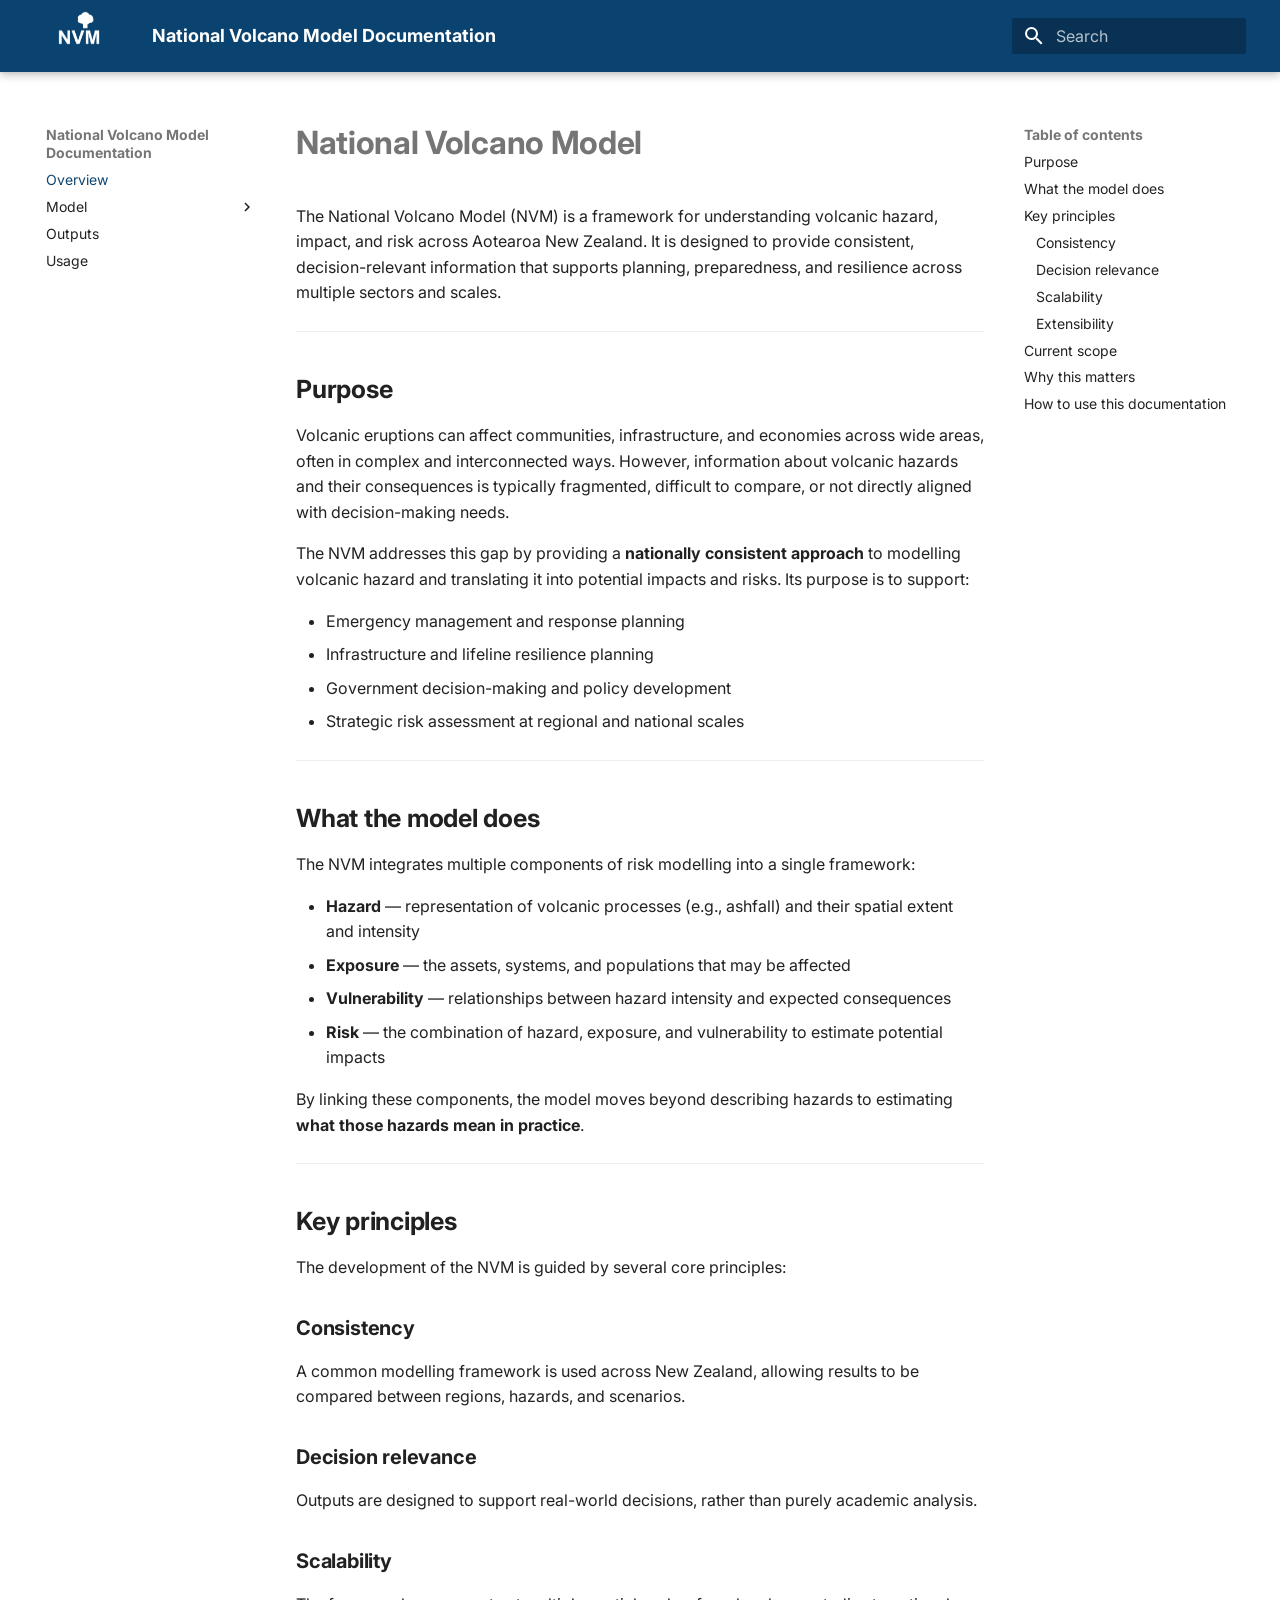
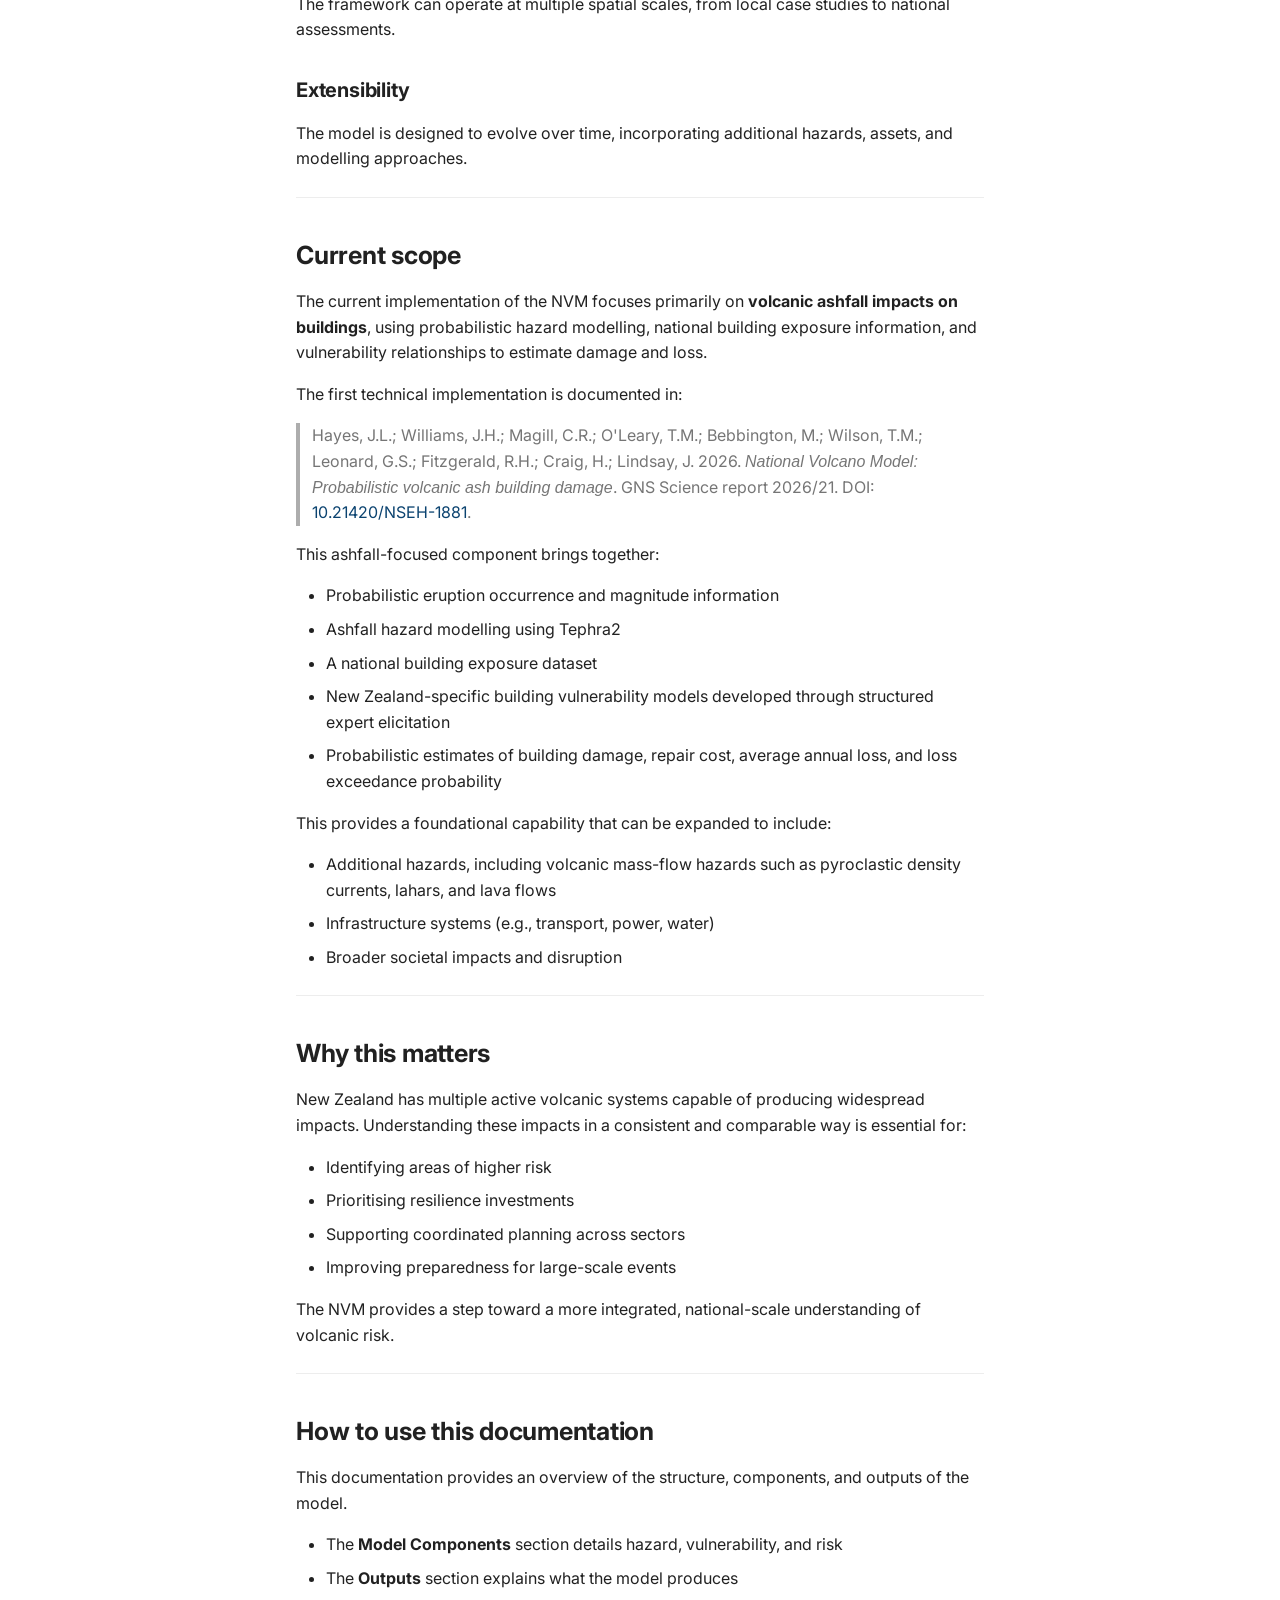
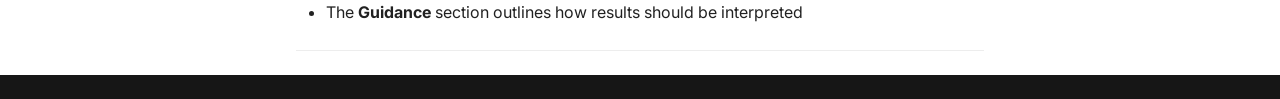
==== commit 30039342: "updating documentation" ====
--- a/docs-site/site/index.html
+++ b/docs-site/site/index.html
@@ -785,10 +785,22 @@
 <p>The model is designed to evolve over time, incorporating additional hazards, assets, and modelling approaches.</p>
 <hr />
 <h2 id="current-scope">Current scope</h2>
-<p>The current implementation of the NVM focuses primarily on <strong>volcanic ashfall impacts on buildings</strong>, using probabilistic hazard modelling and vulnerability relationships to estimate damage and loss.</p>
+<p>The current implementation of the NVM focuses primarily on <strong>volcanic ashfall impacts on buildings</strong>, using probabilistic hazard modelling, national building exposure information, and vulnerability relationships to estimate damage and loss.</p>
+<p>The first technical implementation is documented in:</p>
+<blockquote>
+<p>Hayes, J.L.; Williams, J.H.; Magill, C.R.; O'Leary, T.M.; Bebbington, M.; Wilson, T.M.; Leonard, G.S.; Fitzgerald, R.H.; Craig, H.; Lindsay, J. 2026. <em>National Volcano Model: Probabilistic volcanic ash building damage</em>. GNS Science report 2026/21. DOI: <a href="https://doi.org/10.21420/NSEH-1881">10.21420/NSEH-1881</a>.</p>
+</blockquote>
+<p>This ashfall-focused component brings together:</p>
+<ul>
+<li>Probabilistic eruption occurrence and magnitude information</li>
+<li>Ashfall hazard modelling using Tephra2</li>
+<li>A national building exposure dataset</li>
+<li>New Zealand-specific building vulnerability models developed through structured expert elicitation</li>
+<li>Probabilistic estimates of building damage, repair cost, average annual loss, and loss exceedance probability</li>
+</ul>
 <p>This provides a foundational capability that can be expanded to include:</p>
 <ul>
-<li>Additional hazards (e.g., pyroclastic density currents, lava flows)  </li>
+<li>Additional hazards, including volcanic mass-flow hazards such as pyroclastic density currents, lahars, and lava flows</li>
 <li>Infrastructure systems (e.g., transport, power, water)  </li>
 <li>Broader societal impacts and disruption  </li>
 </ul>
